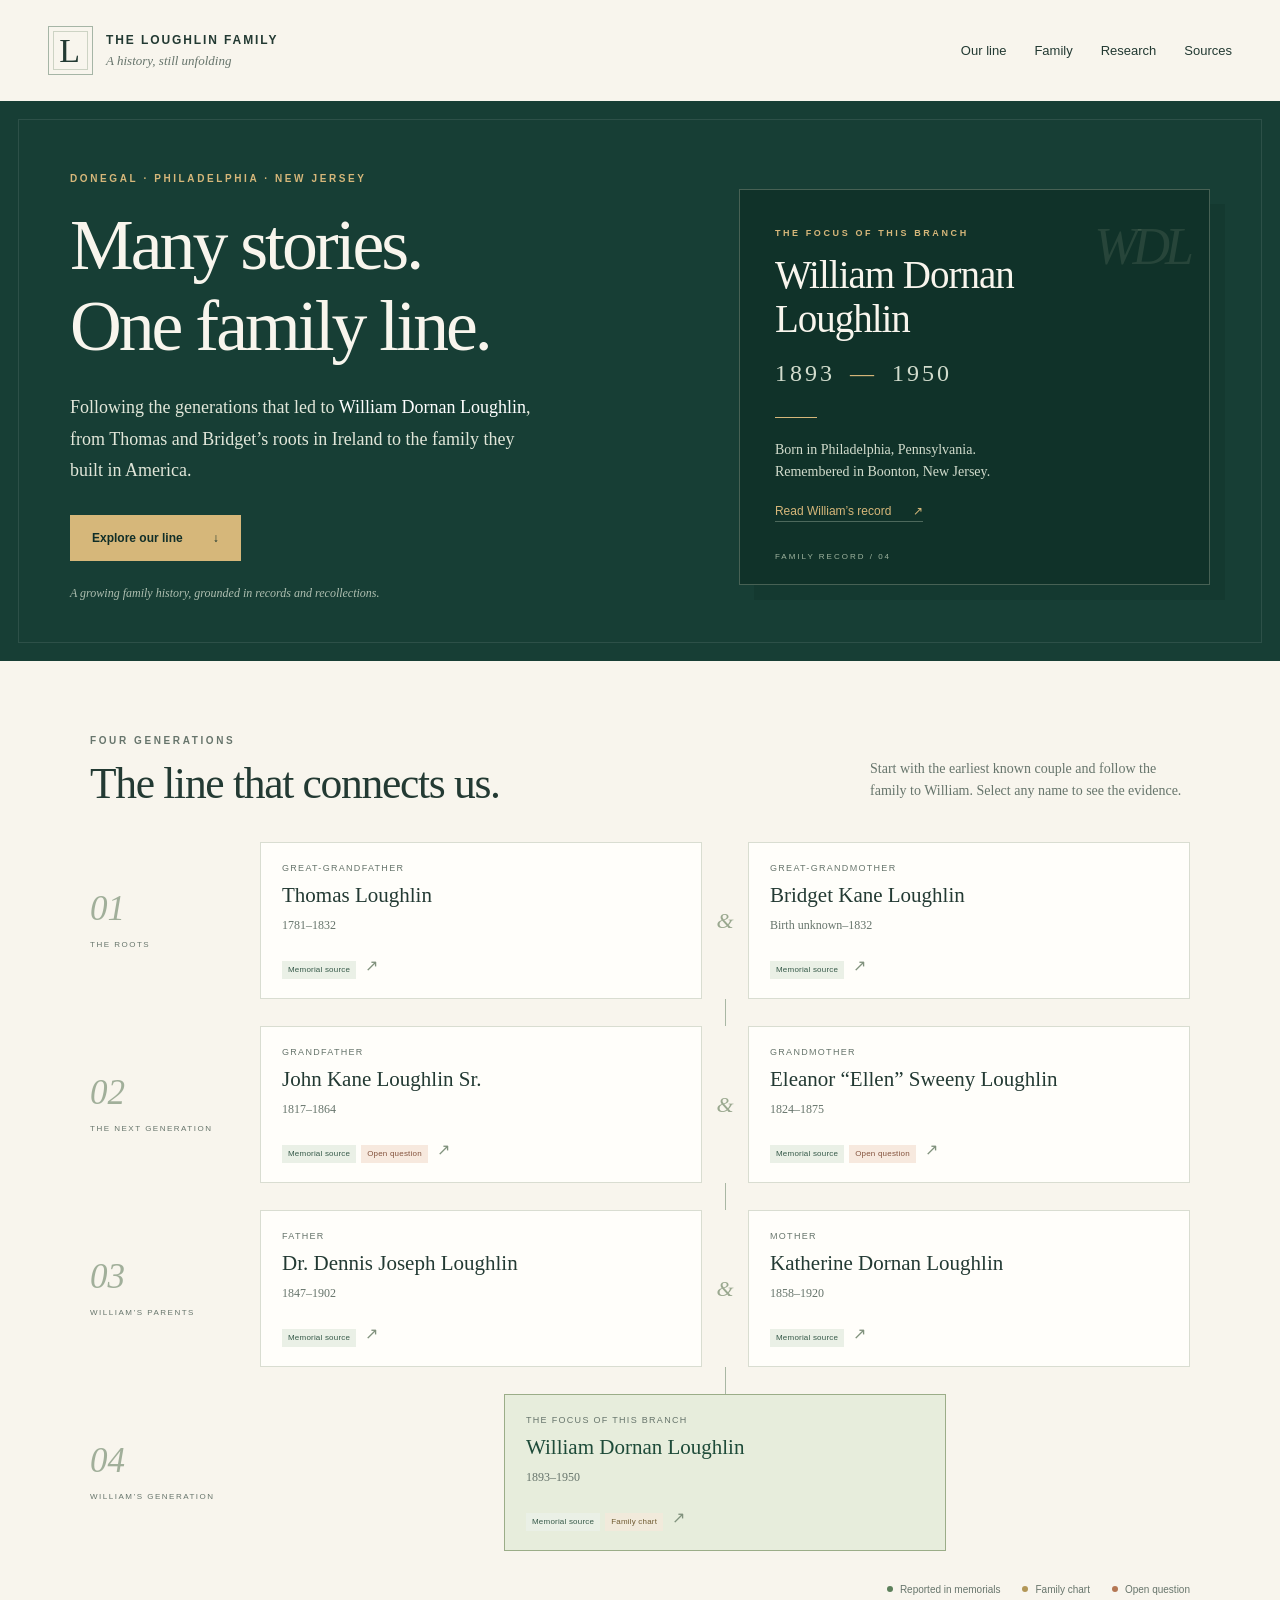
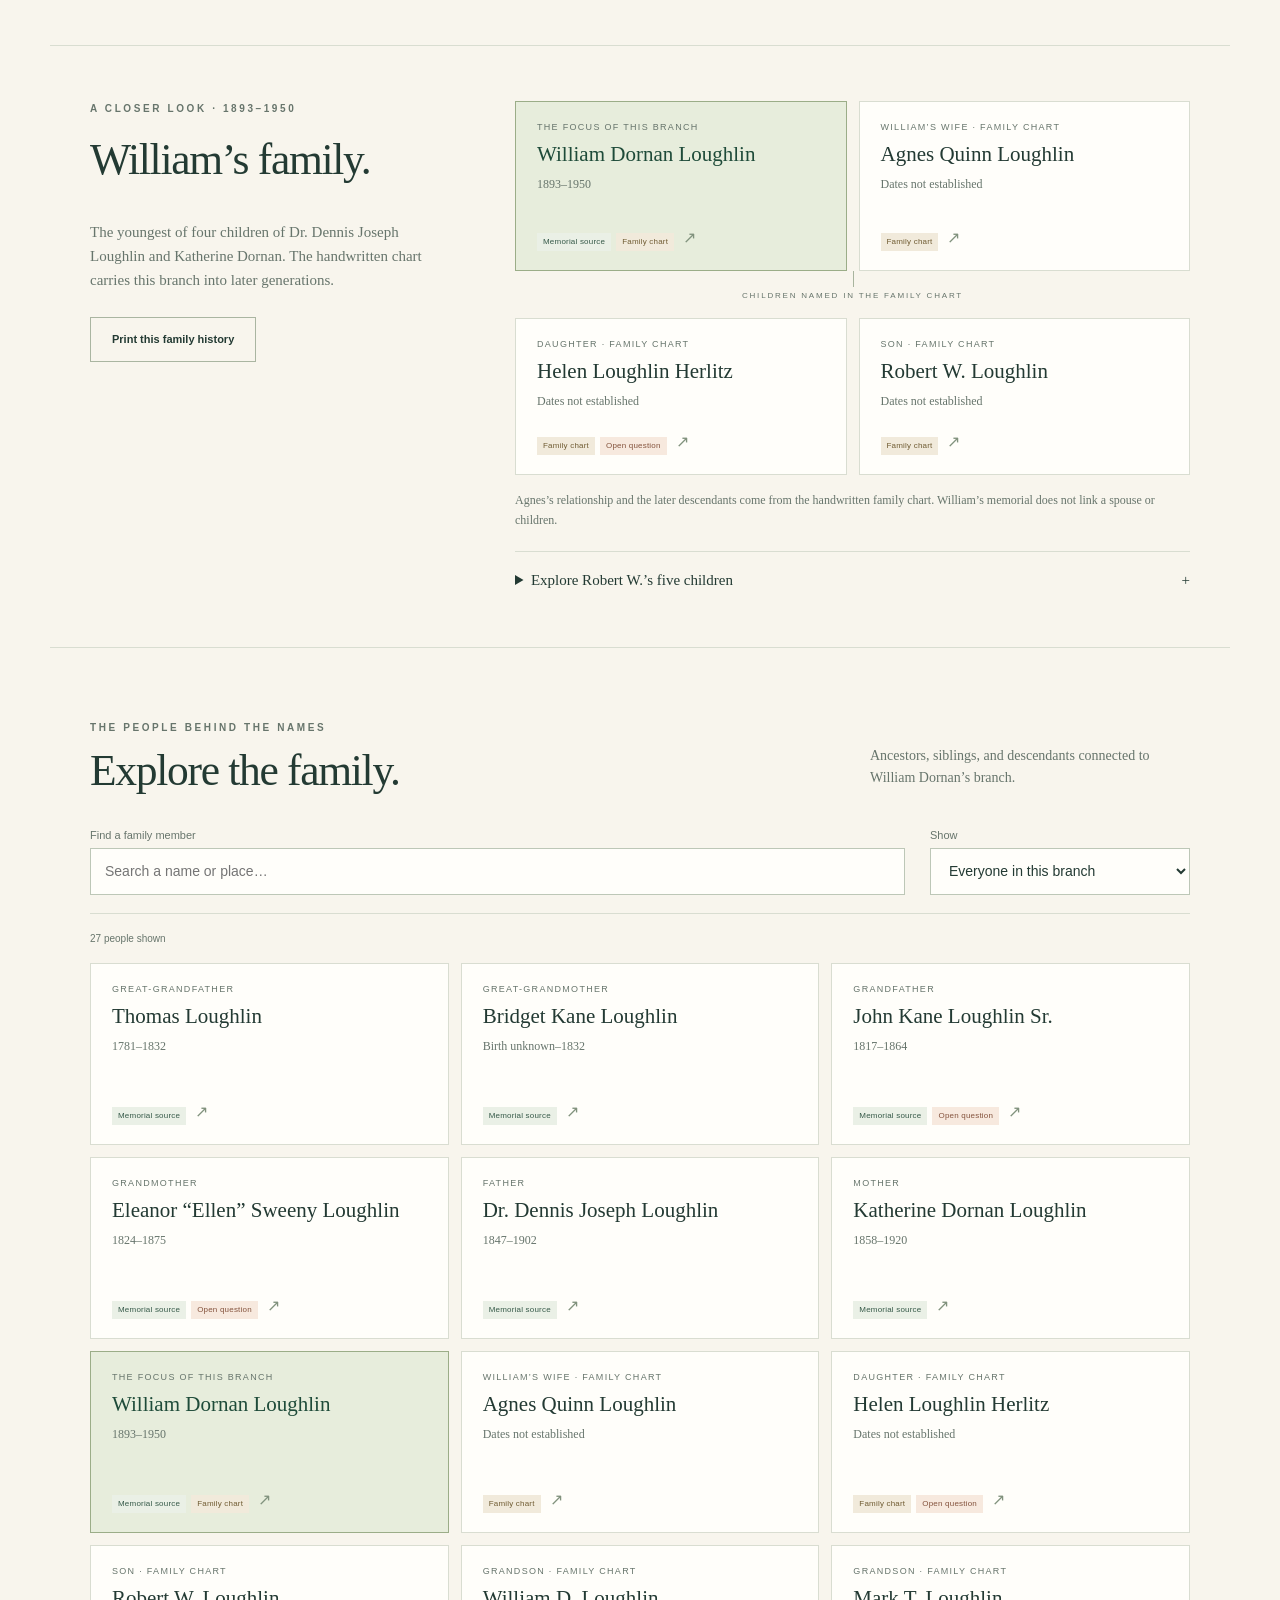
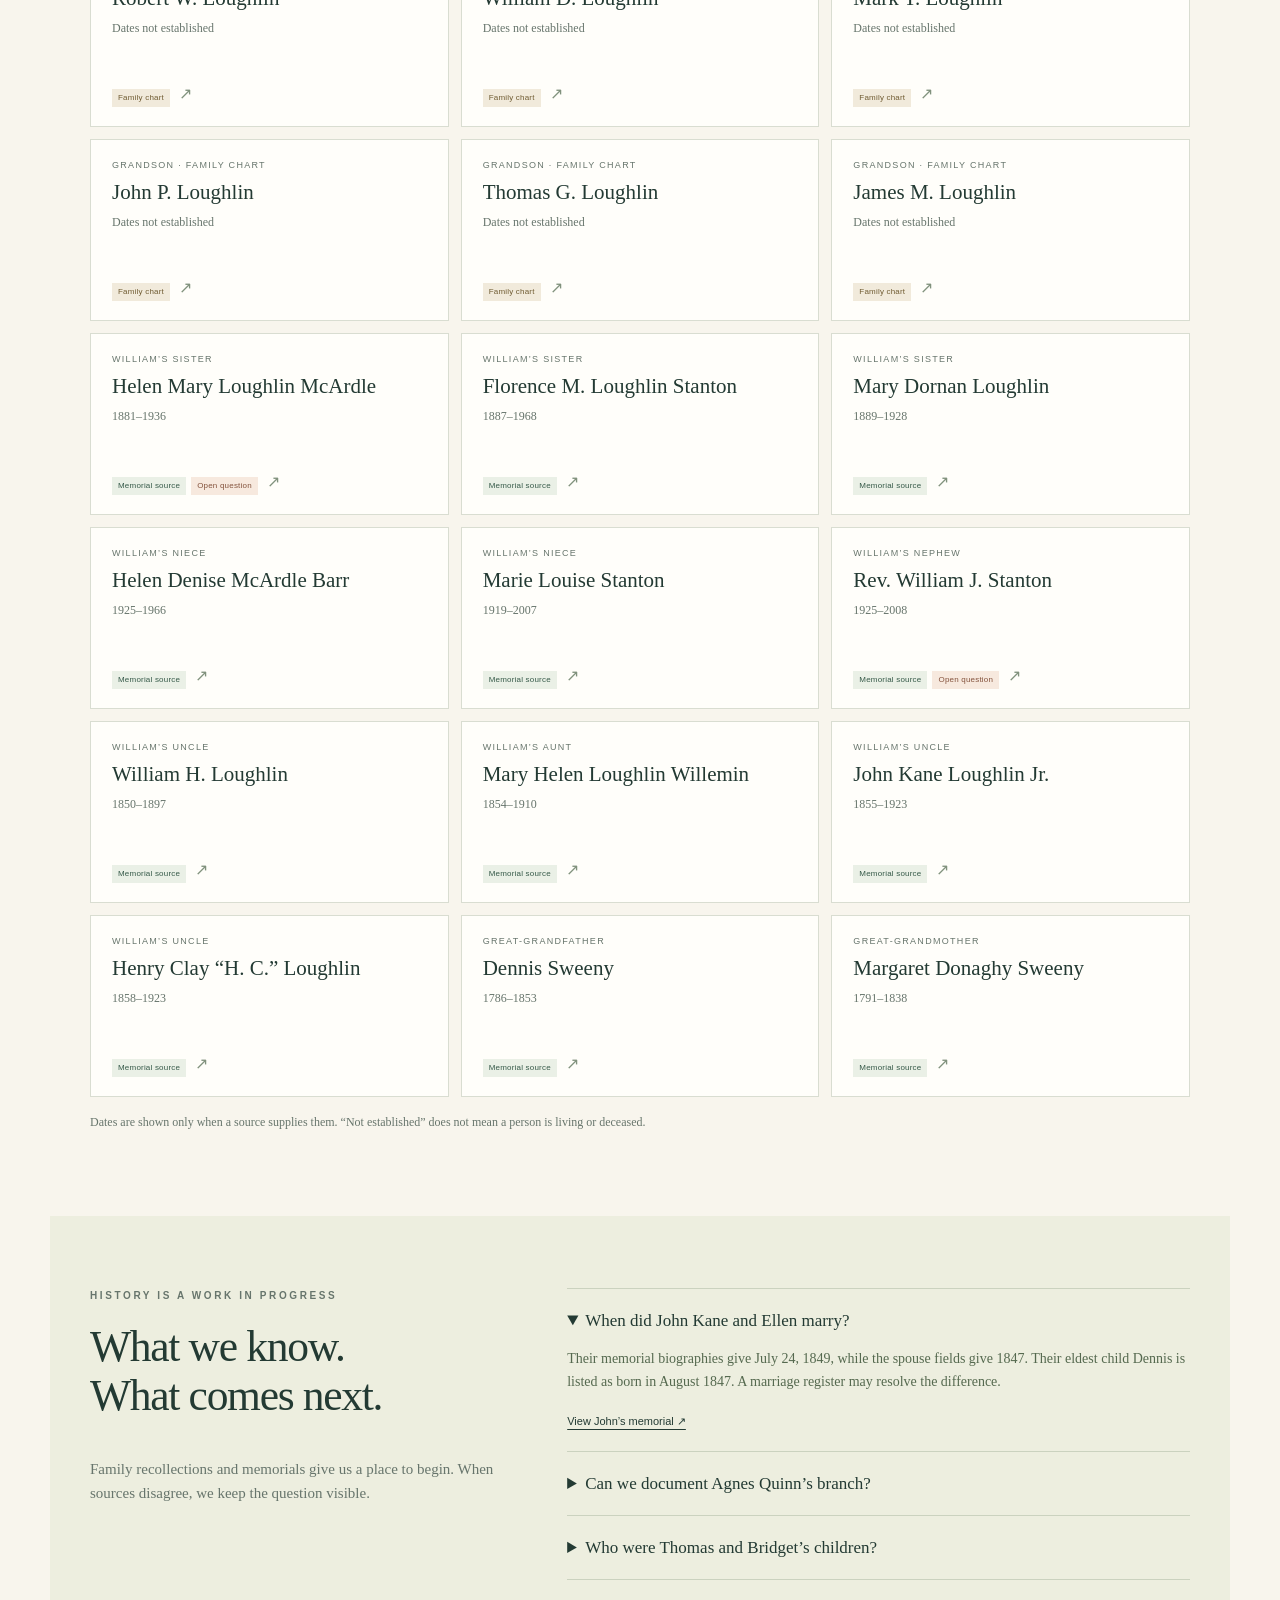
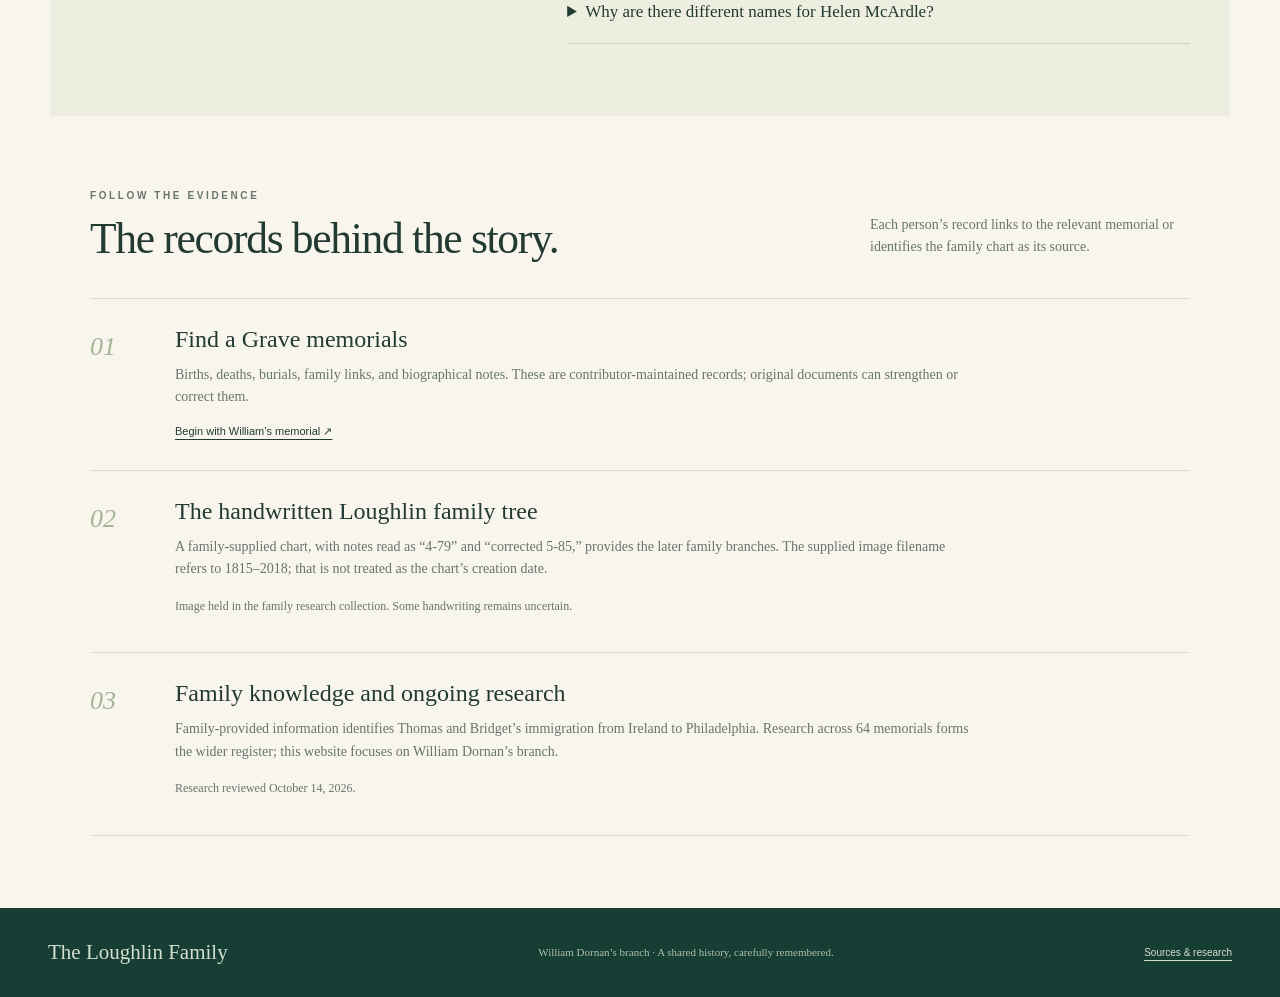
==== index.html @ fce7587b "Publish William Dornan Loughlin family website" ====
<!doctype html>
<html lang="en">
<head>
  <meta charset="utf-8">
  <meta name="viewport" content="width=device-width, initial-scale=1">
  <meta name="description" content="Explore the Loughlin family line from Donegal to Philadelphia, centered on William Dornan Loughlin (1893–1950), with sources and family research.">
  <meta name="theme-color" content="#173e35">
  <title>The Loughlin Family · William Dornan’s Branch</title>
  <link rel="stylesheet" href="styles.css">
  <script src="family-data.js" defer></script>
  <script src="app.js" defer></script>
</head>
<body>
  <a class="skip" href="#main">Skip to family history</a>
  <header class="site-header">
    <a class="brand" href="#home"><span class="monogram" aria-hidden="true">L</span><span>THE LOUGHLIN FAMILY<small>A history, still unfolding</small></span></a>
    <nav aria-label="Main navigation"><a href="#lineage">Our line</a><a href="#family">Family</a><a href="#research">Research</a><a href="#sources">Sources</a></nav>
  </header>
  <main id="main">
    <section class="hero" id="home">
      <div class="hero-copy"><p class="eyebrow">DONEGAL · PHILADELPHIA · NEW JERSEY</p><h1>Many stories.<br>One family line.</h1><p class="intro">Following the generations that led to <strong>William Dornan Loughlin</strong>, from Thomas and Bridget’s roots in Ireland to the family they built in America.</p><a class="button gold" href="#lineage">Explore our line <span aria-hidden="true">↓</span></a><p class="hero-note">A growing family history, grounded in records and recollections.</p></div>
      <div class="hero-record"><span class="record-mark" aria-hidden="true">WDL</span><p class="eyebrow">THE FOCUS OF THIS BRANCH</p><h2>William Dornan<br>Loughlin</h2><p class="life">1893 <span>—</span> 1950</p><div class="record-rule"></div><p>Born in Philadelphia, Pennsylvania.<br>Remembered in Boonton, New Jersey.</p><button class="text-button" data-person="william-d">Read William’s record <span aria-hidden="true">↗</span></button><span class="record-number">FAMILY RECORD / 04</span></div>
    </section>
    <section class="section lineage-section" id="lineage" aria-labelledby="lineage-title">
      <div class="section-heading"><div><p class="eyebrow">FOUR GENERATIONS</p><h2 id="lineage-title">The line that connects us.</h2></div><p>Start with the earliest known couple and follow the family to William. Select any name to see the evidence.</p></div>
      <div class="lineage" id="lineage-tree"></div>
      <div class="evidence-key"><span><i class="dot memorial"></i> Reported in memorials</span><span><i class="dot chart"></i> Family chart</span><span><i class="dot uncertain"></i> Open question</span></div>
    </section>
    <section class="section william-section" aria-labelledby="william-title">
      <div class="william-heading"><p class="eyebrow">A CLOSER LOOK · 1893–1950</p><h2 id="william-title">William’s family.</h2><p>The youngest of four children of Dr. Dennis Joseph Loughlin and Katherine Dornan. The handwritten chart carries this branch into later generations.</p><button class="button outline" id="print-button">Print this family history</button></div>
      <div class="william-family"><div class="family-pair" id="focus-couple"></div><p class="connector-label">CHILDREN NAMED IN THE FAMILY CHART</p><div class="children-grid" id="focus-children"></div><p class="small-note">Agnes’s relationship and the later descendants come from the handwritten family chart. William’s memorial does not link a spouse or children.</p><details class="later-generation"><summary>Explore Robert W.’s five children <span aria-hidden="true">+</span></summary><div id="later-children"></div><p class="small-note">Names and child counts are transcribed from the chart; individual dates and supporting records are still needed.</p></details></div>
    </section>
    <section class="section" id="family" aria-labelledby="family-title">
      <div class="section-heading"><div><p class="eyebrow">THE PEOPLE BEHIND THE NAMES</p><h2 id="family-title">Explore the family.</h2></div><p>Ancestors, siblings, and descendants connected to William Dornan’s branch.</p></div>
      <div class="directory-tools"><label class="search-label" for="family-search"><span>Find a family member</span><input type="search" id="family-search" placeholder="Search a name or place…" autocomplete="off"></label><label for="family-filter">Show<select id="family-filter"><option value="all">Everyone in this branch</option><option value="ancestor">William’s ancestors</option><option value="sibling">William’s siblings</option><option value="descendant">William’s later family</option></select></label></div>
      <p class="results-count" id="results-count" aria-live="polite"></p><div class="directory" id="family-directory"></div>
      <p class="small-note">Dates are shown only when a source supplies them. “Not established” does not mean a person is living or deceased.</p>
    </section>
    <section class="section research-section" id="research" aria-labelledby="research-title">
      <div><p class="eyebrow">HISTORY IS A WORK IN PROGRESS</p><h2 id="research-title">What we know.<br>What comes next.</h2><p>Family recollections and memorials give us a place to begin. When sources disagree, we keep the question visible.</p></div><div class="questions">
        <details open><summary>When did John Kane and Ellen marry?</summary><p>Their memorial biographies give July 24, 1849, while the spouse fields give 1847. Their eldest child Dennis is listed as born in August 1847. A marriage register may resolve the difference.</p><a href="https://www.findagrave.com/memorial/90204872/john-kane-loughlin" target="_blank" rel="noopener noreferrer">View John’s memorial ↗</a></details>
        <details><summary>Can we document Agnes Quinn’s branch?</summary><p>The chart names Agnes as William’s wife, with children Helen and Robert W. William’s memorial does not link them. A marriage record and his 1950 obituary are useful next sources.</p></details>
        <details><summary>Who were Thomas and Bridget’s children?</summary><p>Their memorial biographies name William, John Kane, Elizabeth, and two daughters named Mary, one who died in infancy. Harry, Dennis, and Robert at the chart’s left edge remain unplaced. Old St. Joseph’s baptism registers may help.</p></details>
        <details><summary>Why are there different names for Helen McArdle?</summary><p>Helen’s own memorial uses Helen Mary; her mother Katherine’s biography uses Helen Denise. A birth or marriage record is needed to reconcile those names.</p></details>
      </div>
    </section>
    <section class="section sources-section" id="sources" aria-labelledby="sources-title"><div class="section-heading"><div><p class="eyebrow">FOLLOW THE EVIDENCE</p><h2 id="sources-title">The records behind the story.</h2></div><p>Each person’s record links to the relevant memorial or identifies the family chart as its source.</p></div><div class="source-list"><article><span class="source-num">01</span><div><h3>Find a Grave memorials</h3><p>Births, deaths, burials, family links, and biographical notes. These are contributor-maintained records; original documents can strengthen or correct them.</p><a href="https://www.findagrave.com/memorial/96990644/william_d-loughlin" target="_blank" rel="noopener noreferrer">Begin with William’s memorial ↗</a></div></article><article><span class="source-num">02</span><div><h3>The handwritten Loughlin family tree</h3><p>A family-supplied chart, with notes read as “4-79” and “corrected 5-85,” provides the later family branches. The supplied image filename refers to 1815–2018; that is not treated as the chart’s creation date.</p><p class="small-note">Image held in the family research collection. Some handwriting remains uncertain.</p></div></article><article><span class="source-num">03</span><div><h3>Family knowledge and ongoing research</h3><p>Family-provided information identifies Thomas and Bridget’s immigration from Ireland to Philadelphia. Research across 64 memorials forms the wider register; this website focuses on William Dornan’s branch.</p><p class="small-note">Research reviewed October 14, 2026.</p></div></article></div></section>
  </main>
  <footer><a class="footer-name" href="#home">The Loughlin Family</a><p>William Dornan’s branch · A shared history, carefully remembered.</p><a href="#sources">Sources & research</a></footer>
  <dialog id="person-dialog" aria-labelledby="person-title"><button class="close-dialog" aria-label="Close person record">×</button><div id="person-detail"></div></dialog>
  <noscript><div class="no-script">Enable JavaScript to explore individual family records. William Dornan Loughlin (1893–1950) was the son of Dr. Dennis Joseph Loughlin and Katherine Dornan, and grandson of John Kane Loughlin Sr. and Eleanor Sweeny. Source: <a href="https://www.findagrave.com/memorial/96990644/william_d-loughlin">William’s memorial</a>.</div></noscript>
</body>
</html>
---- styles.css ----
:root{--forest:#173e35;--deep:#102e28;--ink:#233a33;--paper:#f8f5ed;--cream:#ede7d9;--muted:#67756c;--gold:#d6b77a;--line:#d9ddd1;--white:#fffefa}*{box-sizing:border-box}html{scroll-behavior:smooth;scroll-padding-top:30px}body{margin:0;background:var(--paper);color:var(--ink);font-family:Georgia,'Times New Roman',serif;line-height:1.6}button,input,select{font:inherit}button,a,input,select{touch-action:manipulation}button{cursor:pointer}a{color:inherit;text-underline-offset:4px}button:focus-visible,a:focus-visible,input:focus-visible,select:focus-visible,summary:focus-visible{outline:3px solid #ae7e34;outline-offset:5px}h1,h2,h3,p{margin-top:0}h1,h2,h3{font-weight:400;line-height:1.13}h1{font-size:clamp(48px,5.6vw,80px);letter-spacing:-3px;margin-bottom:25px}h2{font-size:clamp(32px,3.4vw,47px);letter-spacing:-1.3px}h3{font-size:24px}button{color:inherit}section{scroll-margin-top:20px}.site-header{max-width:1280px;padding:26px 48px;margin:auto;display:flex;align-items:center;justify-content:space-between;gap:24px}.brand{display:flex;align-items:center;gap:13px;text-decoration:none;font:600 12px/1.4 'Segoe UI',sans-serif;letter-spacing:1.9px}.brand small{display:block;font:italic 13px Georgia,serif;color:var(--muted);letter-spacing:0;margin-top:4px}.monogram{border:1px solid #a6b5a6;width:45px;height:49px;display:grid;place-items:center;font:34px Georgia,serif;position:relative}.monogram:after{content:'';position:absolute;inset:4px;border:1px solid #cdd3c4}.site-header nav{display:flex;gap:28px;font:13px 'Segoe UI',sans-serif}.site-header nav a{text-decoration:none}.site-header nav a:hover{text-decoration:underline}.hero{max-width:1280px;margin:auto;background:var(--forest);color:var(--paper);padding:70px 70px 58px;display:grid;grid-template-columns:1.25fr 1fr;gap:80px;position:relative;overflow:hidden}.hero:before{content:'';position:absolute;inset:18px;border:1px solid #ffffff18;pointer-events:none}.hero-copy{position:relative}.eyebrow{font:600 10px/1.6 'Segoe UI',sans-serif;letter-spacing:2.6px;color:var(--muted);margin-bottom:18px}.hero .eyebrow{color:var(--gold)}.intro{font-size:18px;line-height:1.75;max-width:480px;color:#e1e6d9;margin-bottom:28px}.intro strong{font-weight:400;color:white}.button{display:inline-flex;align-items:center;justify-content:center;gap:30px;padding:13px 21px;text-decoration:none;border:1px solid transparent;font:600 12px/1.5 'Segoe UI',sans-serif}.gold{background:var(--gold);color:var(--deep)}.gold:hover{background:#e4c995}.hero-note{font-size:12px;font-style:italic;color:#aebeb0;margin:23px 0 0}.hero-record{align-self:center;padding:36px 35px 23px;border:1px solid #b3c1ab55;background:#103229;position:relative;min-height:380px;box-shadow:15px 15px 0 #0c2a213b}.hero-record .eyebrow{font-size:9px;margin-bottom:13px}.hero-record h2{font-size:39px;letter-spacing:-1px;margin-bottom:13px}.hero-record p:not(.eyebrow){font-size:14px;color:#d2dccd}.hero-record .life{font-size:24px!important;letter-spacing:3px}.life span{color:var(--gold);margin:0 6px}.record-rule{width:42px;border-top:1px solid var(--gold);margin:21px 0}.record-mark{position:absolute;right:20px;top:15px;color:#ccd8b81f;font-size:52px;font-style:italic;letter-spacing:-5px}.text-button{border:0;border-bottom:1px solid #b7c6b35e;background:none;padding:3px 0;color:var(--gold);font:12px 'Segoe UI',sans-serif}.text-button span{margin-left:18px}.record-number{display:block;font:8px 'Segoe UI',sans-serif;letter-spacing:2px;color:#9fb49f;margin-top:29px}.section{max-width:1180px;margin:auto;padding:72px 40px}.section-heading{display:flex;justify-content:space-between;gap:50px;align-items:flex-end;margin-bottom:34px}.section-heading h2{margin-bottom:0}.section-heading>p{max-width:320px;font-size:14px;color:var(--muted);margin-bottom:5px}.section-heading .eyebrow{margin-bottom:10px}.lineage-section{padding-bottom:48px}.lineage{position:relative}.lineage-row{display:grid;grid-template-columns:170px 1fr;align-items:center;position:relative;padding:0 0 27px}.lineage-row:not(:last-child):after{content:'';position:absolute;top:100%;left:calc(170px + (100% - 170px)/2);height:27px;border-left:1px solid #a9b7a4;transform:translateY(-27px);z-index:0}.generation span{font-size:35px;color:#a1af9a;font-style:italic;display:block;line-height:1.2}.generation small{font:8px/1.8 'Segoe UI',sans-serif;letter-spacing:1.5px;display:block;max-width:130px;margin-top:8px;color:var(--muted)}.couple{display:grid;grid-template-columns:1fr 30px 1fr;gap:8px}.couple.single{grid-template-columns:1fr;max-width:calc(50% - 23px);margin:auto;width:100%}.union{display:grid;place-items:center;color:#9aa88f;font-style:italic;font-size:22px}.person-card{position:relative;text-align:left;width:100%;border:1px solid var(--line);border-radius:0;background:var(--white);padding:19px 21px;display:flex;flex-direction:column;min-height:157px;transition:background .18s,border-color .18s,transform .18s}.person-card:hover{border-color:#78957e;background:#f2f6ed;transform:translateY(-2px)}.person-role{font:9px/1.5 'Segoe UI',sans-serif;text-transform:uppercase;letter-spacing:1.3px;color:var(--muted);margin-bottom:8px}.person-card strong{font-size:21px;font-weight:400;line-height:1.2}.person-years{font-size:12px;color:var(--muted);display:block;margin:7px 0 14px}.card-bottom{margin-top:auto;display:flex;justify-content:space-between;align-items:flex-end;gap:9px}.card-bottom>span:last-child{color:#81927d}.record-badges{display:flex;flex-wrap:wrap;gap:5px}.badge{font:8px/1.5 'Segoe UI',sans-serif;padding:3px 6px;white-space:nowrap;letter-spacing:.2px}.badge.memorial{color:#355948;background:#eaf0e6}.badge.chart{color:#705c33;background:#f1eadb}.badge.uncertain{color:#84533d;background:#f7e9de}.focus-card{background:#e7eddc;border-color:#9bad88}.focus-card strong{color:#1e4b39}.evidence-key{display:flex;justify-content:flex-end;gap:22px;font:10px/1.5 'Segoe UI',sans-serif;color:var(--muted);margin-top:4px}.evidence-key>span{display:flex;align-items:center;gap:7px}.dot{display:inline-block;width:6px;height:6px;border-radius:50%}.dot.memorial{background:#5c805b}.dot.chart{background:#b29758}.dot.uncertain{background:#b47754}.william-section{display:grid;grid-template-columns:.8fr 1.5fr;gap:65px;border-top:1px solid var(--line);border-bottom:1px solid var(--line);padding-top:55px;padding-bottom:55px}.william-heading p:not(.eyebrow){font-size:15px;color:var(--muted)}.outline{background:transparent;border-color:#aab5a1;font-size:11px;margin-top:10px}.outline:hover{background:#e9ecdf}.family-pair,.children-grid{display:grid;grid-template-columns:1fr 1fr;gap:12px}.family-pair .person-card{min-height:170px}.connector-label{font:8px 'Segoe UI',sans-serif;letter-spacing:1.8px;text-align:center;color:var(--muted);padding:20px 0 4px;margin-bottom:14px;position:relative}.connector-label:before{content:'';height:16px;border-left:1px solid #a8b49e;position:absolute;left:50%;top:0}.small-note{font-size:12px;line-height:1.7;color:var(--muted);margin-top:15px}.later-generation{border-top:1px solid var(--line);padding:16px 0 0;margin-top:20px}.later-generation summary{font-size:15px;cursor:pointer}.later-generation summary span{float:right}.later-generation #later-children{display:grid;grid-template-columns:1fr 1fr;gap:10px;margin-top:17px}.directory-tools{display:flex;gap:25px;align-items:flex-end;padding-bottom:18px;border-bottom:1px solid var(--line)}.directory-tools label{display:flex;flex-direction:column;gap:7px;font:11px 'Segoe UI',sans-serif;color:var(--muted)}.search-label{flex:1}.directory-tools input,.directory-tools select{border:1px solid #bdc7b7;background:var(--white);border-radius:0;padding:13px 14px;font:14px 'Segoe UI',sans-serif;color:var(--ink);width:100%;min-height:47px}.directory-tools select{width:260px}.results-count{font:10px 'Segoe UI',sans-serif;color:var(--muted);margin:19px 0}.directory{display:grid;grid-template-columns:repeat(3,1fr);gap:12px}.directory .person-card{min-height:182px}.empty-state{grid-column:1/-1;padding:25px;background:#eaeedf;color:var(--muted)}.research-section{background:#edeedf;display:grid;grid-template-columns:.85fr 1.3fr;gap:70px}.research-section>div>p:not(.eyebrow){font-size:15px;color:var(--muted)}.questions details{border-top:1px solid #cbd2bf;padding:18px 0}.questions details:last-child{border-bottom:1px solid #cbd2bf}.questions summary{cursor:pointer;font-size:17px}.questions p{font-size:14px;color:#55694f;margin:14px 0}.questions a{font:11px 'Segoe UI',sans-serif}.source-list{border-top:1px solid var(--line)}.source-list article{display:grid;grid-template-columns:65px 1fr;gap:20px;padding:27px 0;border-bottom:1px solid var(--line)}.source-num{font-size:26px;color:#a4b296;font-style:italic}.source-list h3{font-size:24px;margin-bottom:11px}.source-list p{font-size:14px;color:var(--muted);max-width:800px;margin-bottom:9px}.source-list a{font:11px 'Segoe UI',sans-serif}.source-list .small-note{font-size:12px}footer{max-width:1280px;background:var(--forest);padding:28px 48px;margin:auto;display:flex;align-items:center;justify-content:space-between;gap:25px;color:#d4dfce}.footer-name{font-size:21px;text-decoration:none}footer p{font-size:11px;margin:0;color:#aec1aa}footer>a:last-child{font:10px 'Segoe UI',sans-serif}.skip{position:absolute;left:15px;top:-60px;background:var(--gold);padding:10px;z-index:20}.skip:focus{top:10px}dialog{width:min(620px,calc(100% - 30px));max-height:85vh;border:1px solid #a8b79f;background:var(--paper);color:var(--ink);padding:45px 37px 32px;box-shadow:0 20px 80px #001a1a55}dialog::backdrop{background:#0e2a27b8}.close-dialog{position:absolute;right:12px;top:8px;background:none;border:0;font-size:30px;padding:0 8px}.dialog-years{font-size:20px;color:var(--muted);margin-top:-5px}dialog h2{font-size:37px;margin-bottom:16px}dialog .eyebrow{padding-right:20px}dialog>div>p:not(.eyebrow):not(.dialog-years){font-size:15px}dialog h3{font-size:19px;margin:18px 0 9px}.record-facts{margin-top:24px}.record-facts>div{display:grid;grid-template-columns:100px 1fr;gap:12px;padding:10px 0;border-bottom:1px solid var(--line)}dt{font:10px/1.7 'Segoe UI',sans-serif;color:var(--muted)}dd{margin:0;font-size:14px}.relative-link{display:flex;justify-content:space-between;width:100%;text-align:left;background:none;border:0;border-bottom:1px solid var(--line);padding:9px 0;font-size:14px}.relative-link:hover{color:#887038}.record-source{margin-top:24px;padding-top:4px;border-top:1px solid var(--line)}.record-source a{font-size:14px}.record-source p{font-size:12px}.no-script{padding:25px;max-width:900px;margin:auto}
@media(min-width:1450px){.hero{margin-top:10px}.site-header{padding-top:33px;padding-bottom:33px}}
@media(max-width:900px){.hero{gap:35px;padding:50px 40px}.hero-record{padding:28px;min-height:365px}.hero-record h2{font-size:33px}.section{padding-left:30px;padding-right:30px}.lineage-row{grid-template-columns:120px 1fr}.lineage-row:not(:last-child):after{left:calc(120px + (100% - 120px)/2)}.william-section{gap:30px;grid-template-columns:.8fr 1.3fr}.person-card{padding:17px}.person-card strong{font-size:18px}.research-section{gap:35px}.directory{grid-template-columns:repeat(2,1fr)}footer{flex-wrap:wrap}}
@media(max-width:620px){.site-header{padding:20px;flex-wrap:wrap;gap:20px}.site-header nav{width:100%;justify-content:space-between;gap:10px;font-size:12px}.hero{grid-template-columns:1fr;padding:43px 28px 35px;gap:35px}.hero:before{inset:10px}h1{font-size:53px;letter-spacing:-2px}.hero-record{min-height:0;margin:0 6px}.hero-record h2{font-size:36px}.intro{font-size:16px}.hero-note{max-width:250px}.section{padding:45px 20px}.section-heading{display:block;margin-bottom:25px}.section-heading>p{margin-top:18px;max-width:none}.lineage-row{display:block;padding-bottom:28px}.generation{display:flex;align-items:center;gap:13px;margin:0 0 12px}.generation span{font-size:25px}.generation small{max-width:none;margin:0;font-size:8px}.couple{grid-template-columns:1fr 14px 1fr;gap:5px}.couple.single{max-width:100%;width:calc(50% - 12px)}.person-card{padding:15px 12px;min-height:178px}.person-card strong{font-size:18px}.person-role{font-size:8px;letter-spacing:.8px}.badge{font-size:7px;padding:3px 4px}.lineage-row:not(:last-child):after{left:50%;height:28px;transform:translateY(-28px)}.evidence-key{justify-content:flex-start;flex-wrap:wrap;gap:10px 16px}.william-section,.research-section{grid-template-columns:1fr;gap:28px}.william-heading p:not(.eyebrow){max-width:none}.family-pair,.children-grid{gap:10px}.directory-tools{display:block}.directory-tools label+label{margin-top:15px}.directory-tools select{width:100%}.directory{gap:10px}.directory .person-card{min-height:195px}.directory .person-card strong{font-size:19px}.source-list article{grid-template-columns:30px 1fr;gap:12px}.source-num{font-size:23px}.source-list h3{font-size:22px}footer{padding:28px 20px;display:block}footer p{margin:12px 0}.record-facts>div{grid-template-columns:70px 1fr}dialog{padding:40px 23px 26px}dialog h2{font-size:30px}}
@media(prefers-reduced-motion:reduce){html{scroll-behavior:auto}*{transition:none!important}}
@media print{body{font-size:10pt;background:white}.site-header nav,.button,.text-button,.directory-tools,.results-count,.directory,.hero-note,.evidence-key,dialog,footer,.skip{display:none!important}.hero{color:#173e35;background:white;display:block;padding:15px 0}.hero-record{display:none}.hero .eyebrow{color:#53644b}.hero .intro{color:#173e35}.hero .intro strong{color:#173e35}h1{font-size:36pt}h2{font-size:24pt}.section{padding:20px 0;max-width:none}.lineage-row{break-inside:avoid}.person-card{break-inside:avoid;box-shadow:none;min-height:0}.person-card strong{font-size:14pt}.person-card .card-bottom>span:last-child{display:none}.william-section,.research-section{display:block;background:white}.william-heading{margin-bottom:20px}details{display:block}details::details-content{content-visibility:visible}#later-children{display:grid!important}.source-list article{break-inside:avoid}#family{display:none}}
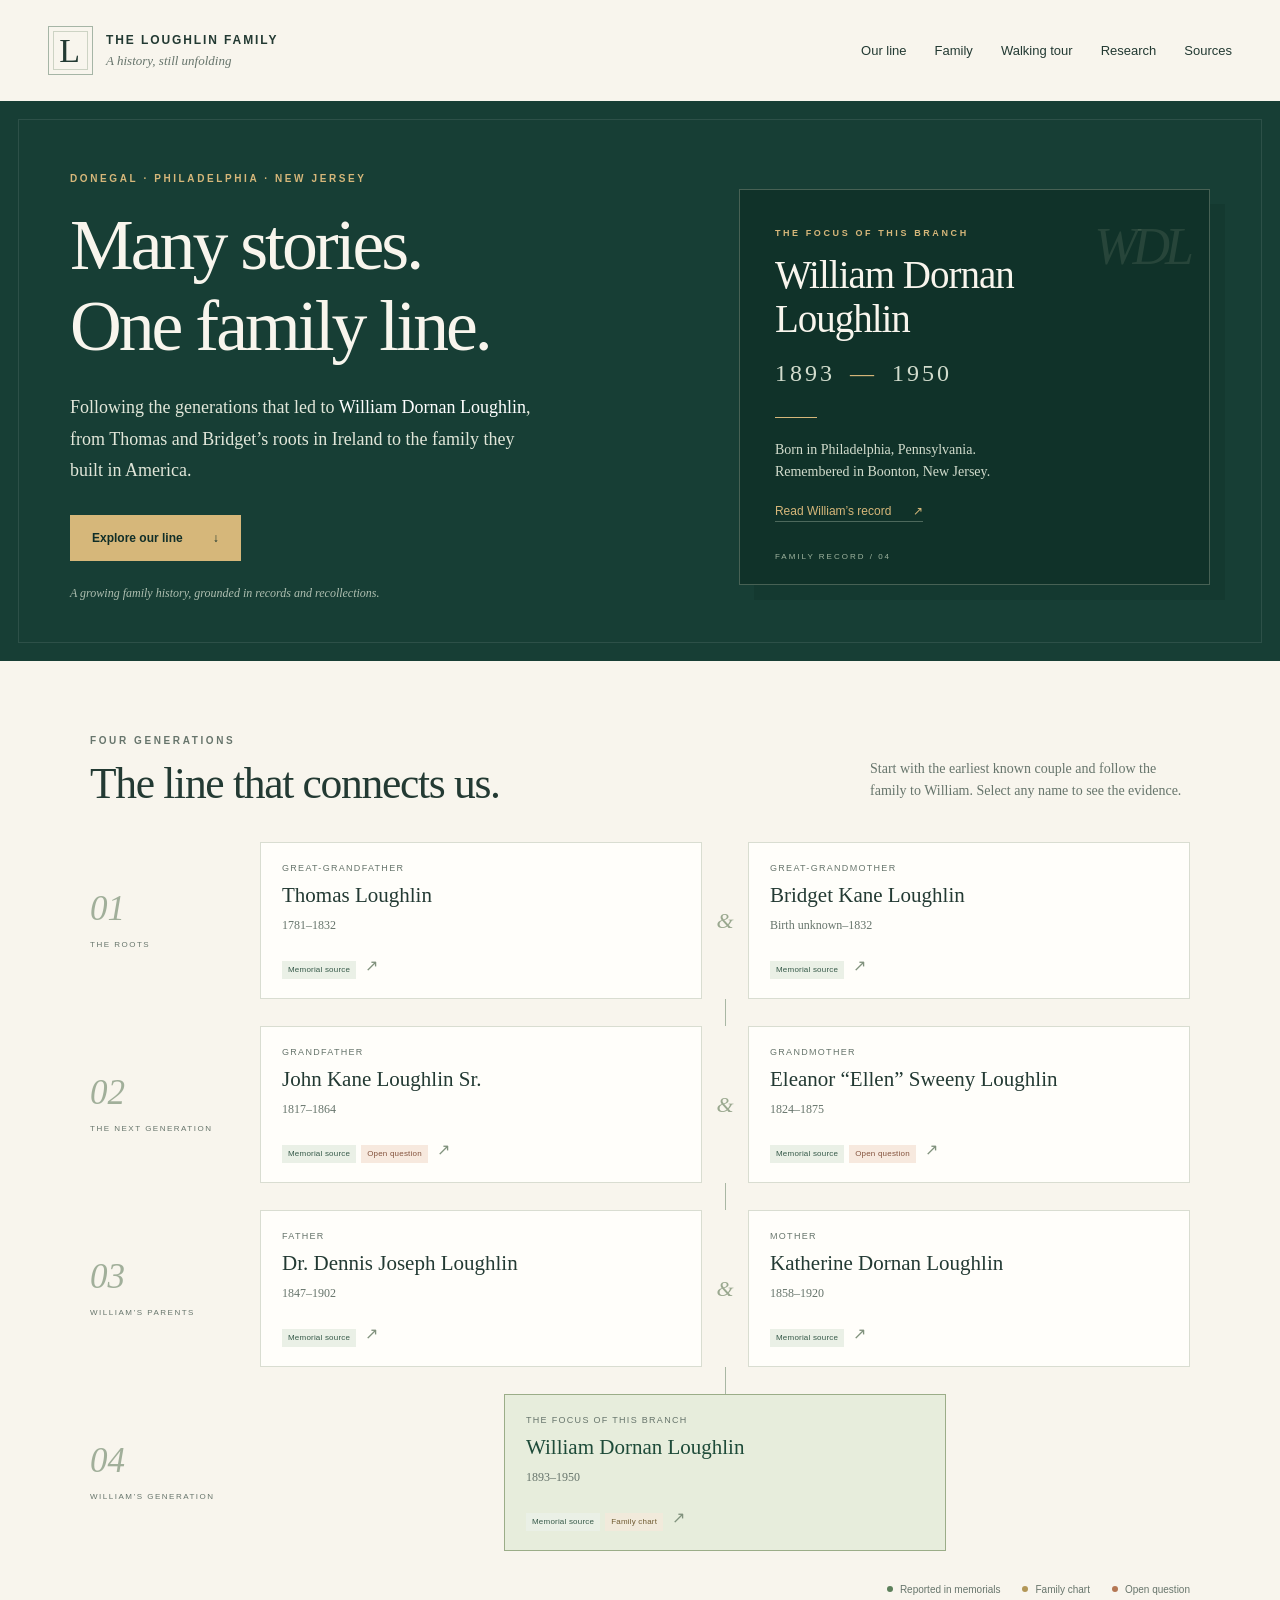
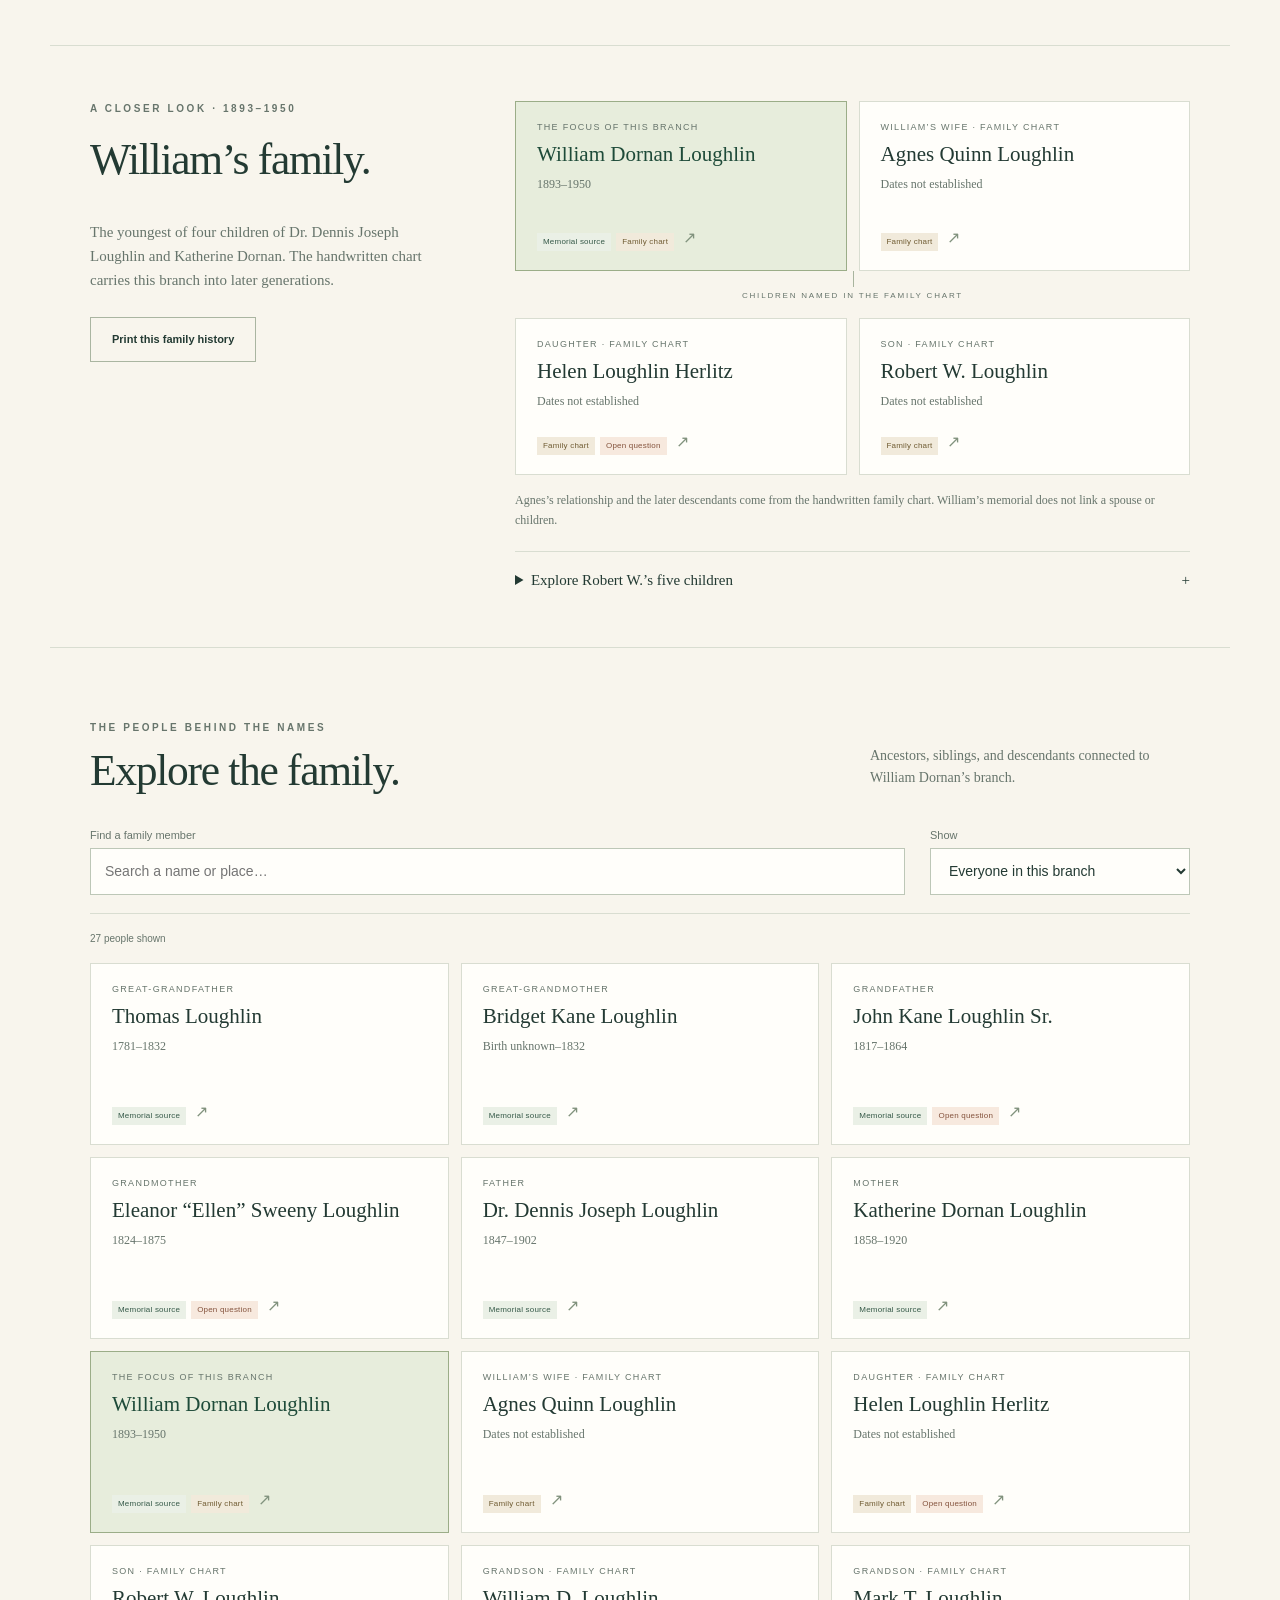
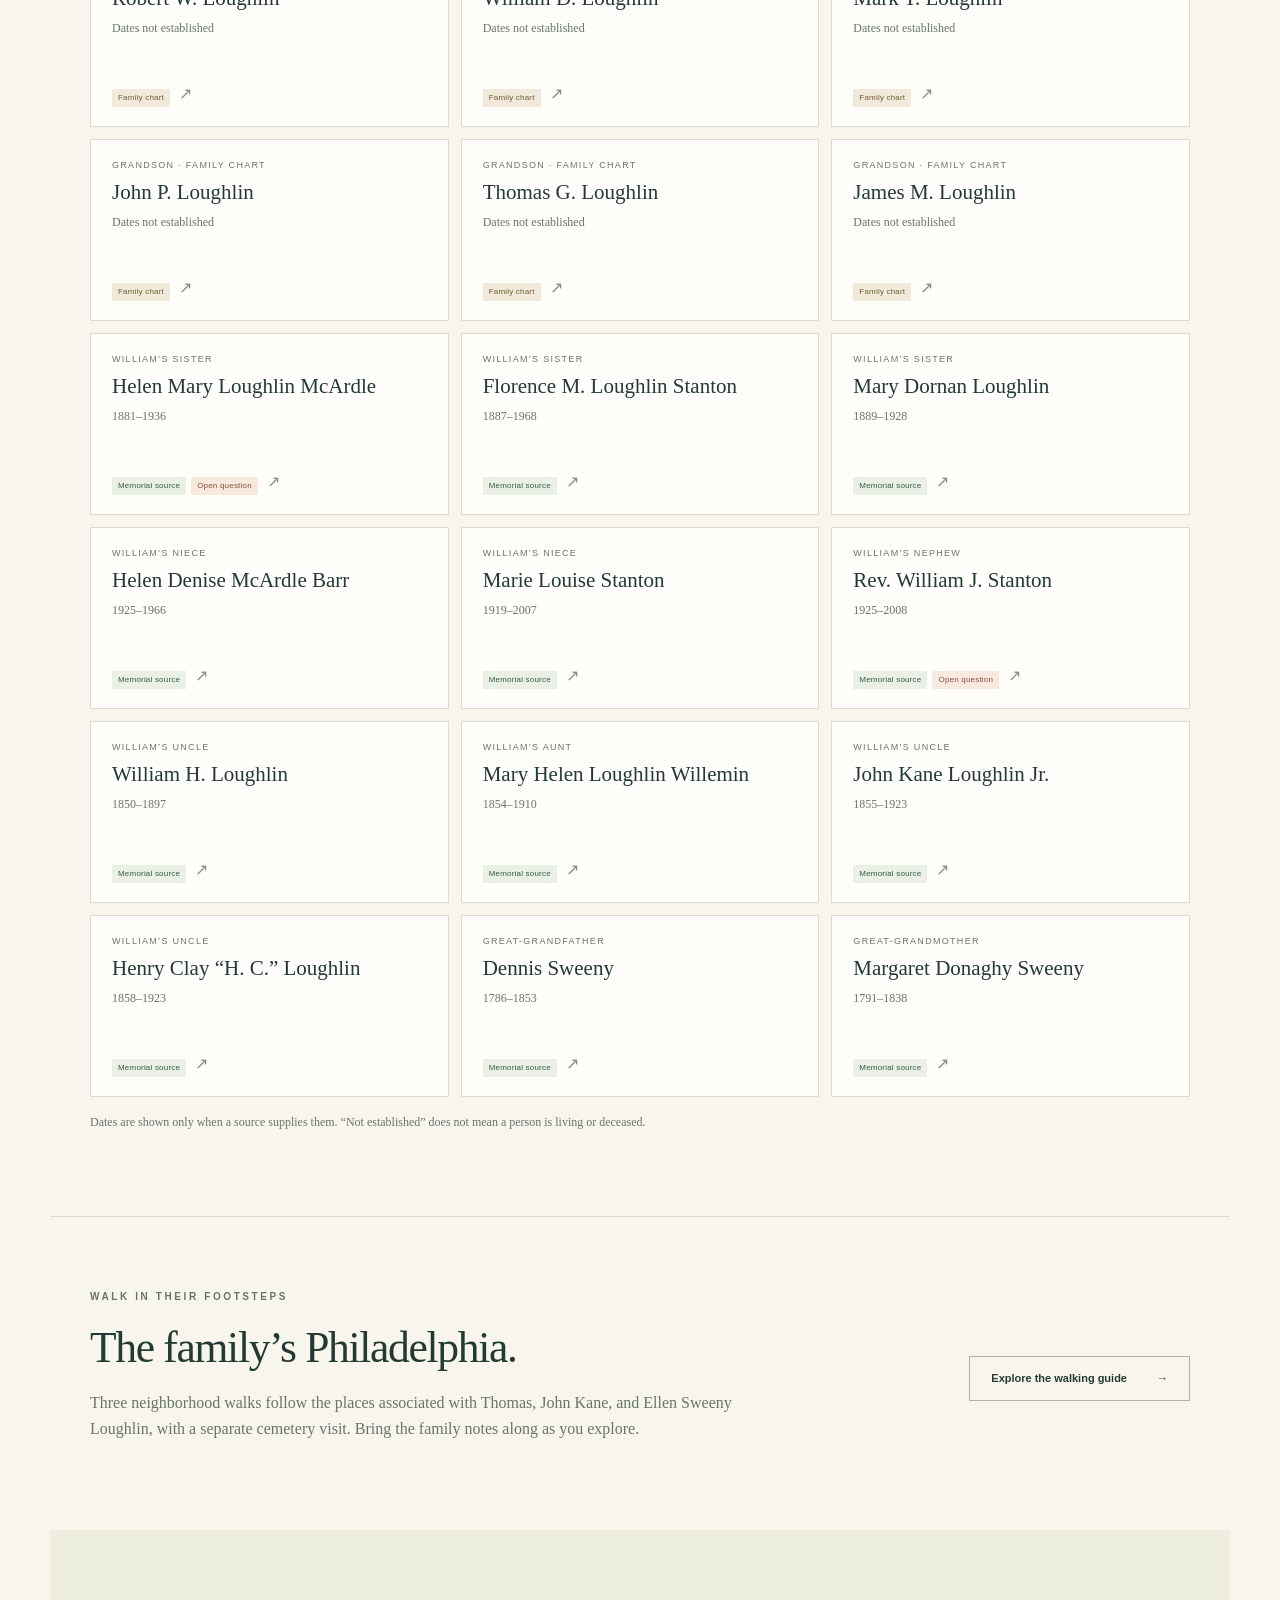
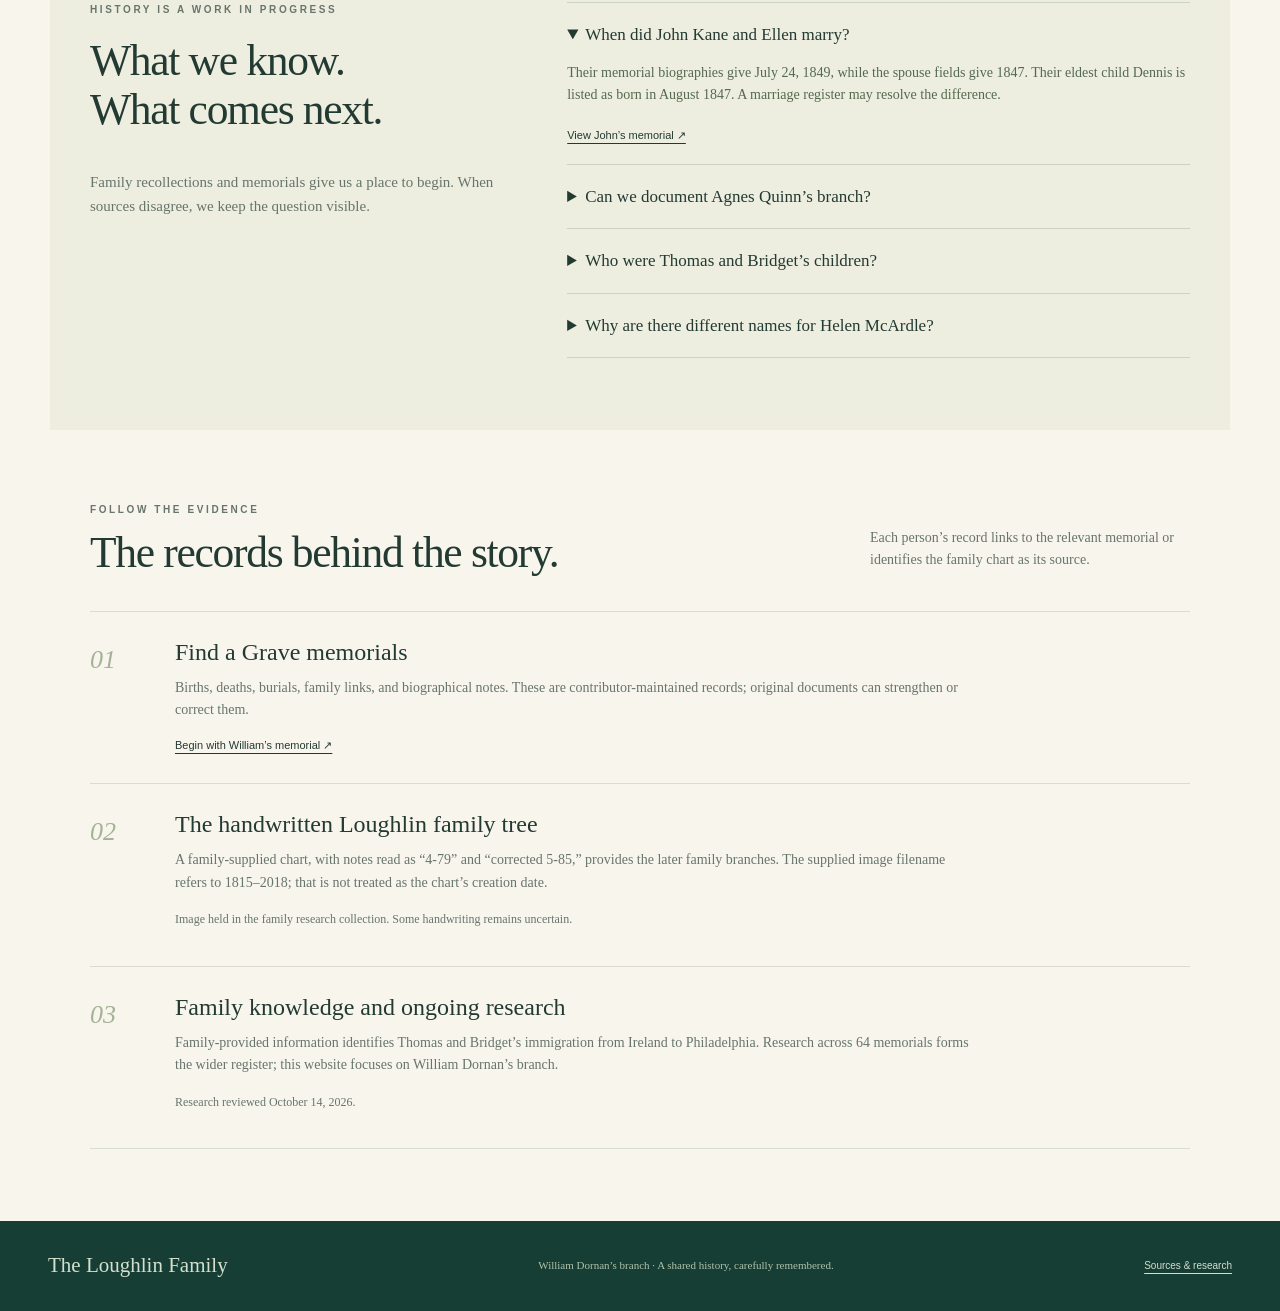
==== commit c87f5291: "Add Philadelphia family walking tour and related family records" ====
--- a/index.html
+++ b/index.html
@@ -14,7 +14,7 @@
   <a class="skip" href="#main">Skip to family history</a>
   <header class="site-header">
     <a class="brand" href="#home"><span class="monogram" aria-hidden="true">L</span><span>THE LOUGHLIN FAMILY<small>A history, still unfolding</small></span></a>
-    <nav aria-label="Main navigation"><a href="#lineage">Our line</a><a href="#family">Family</a><a href="#research">Research</a><a href="#sources">Sources</a></nav>
+    <nav aria-label="Main navigation"><a href="#lineage">Our line</a><a href="#family">Family</a><a href="walking-tour.html">Walking tour</a><a href="#research">Research</a><a href="#sources">Sources</a></nav>
   </header>
   <main id="main">
     <section class="hero" id="home">
@@ -36,6 +36,7 @@
       <p class="results-count" id="results-count" aria-live="polite"></p><div class="directory" id="family-directory"></div>
       <p class="small-note">Dates are shown only when a source supplies them. “Not established” does not mean a person is living or deceased.</p>
     </section>
+    <section class="section tour-invitation" aria-labelledby="tour-invite-title"><div><p class="eyebrow">WALK IN THEIR FOOTSTEPS</p><h2 id="tour-invite-title">The family’s Philadelphia.</h2><p>Three neighborhood walks follow the places associated with Thomas, John Kane, and Ellen Sweeny Loughlin, with a separate cemetery visit. Bring the family notes along as you explore.</p></div><a class="button outline" href="walking-tour.html">Explore the walking guide <span aria-hidden="true">→</span></a></section>
     <section class="section research-section" id="research" aria-labelledby="research-title">
       <div><p class="eyebrow">HISTORY IS A WORK IN PROGRESS</p><h2 id="research-title">What we know.<br>What comes next.</h2><p>Family recollections and memorials give us a place to begin. When sources disagree, we keep the question visible.</p></div><div class="questions">
         <details open><summary>When did John Kane and Ellen marry?</summary><p>Their memorial biographies give July 24, 1849, while the spouse fields give 1847. Their eldest child Dennis is listed as born in August 1847. A marriage register may resolve the difference.</p><a href="https://www.findagrave.com/memorial/90204872/john-kane-loughlin" target="_blank" rel="noopener noreferrer">View John’s memorial ↗</a></details>
--- a/styles.css
+++ b/styles.css
@@ -1,4 +1,5 @@
 :root{--forest:#173e35;--deep:#102e28;--ink:#233a33;--paper:#f8f5ed;--cream:#ede7d9;--muted:#67756c;--gold:#d6b77a;--line:#d9ddd1;--white:#fffefa}*{box-sizing:border-box}html{scroll-behavior:smooth;scroll-padding-top:30px}body{margin:0;background:var(--paper);color:var(--ink);font-family:Georgia,'Times New Roman',serif;line-height:1.6}button,input,select{font:inherit}button,a,input,select{touch-action:manipulation}button{cursor:pointer}a{color:inherit;text-underline-offset:4px}button:focus-visible,a:focus-visible,input:focus-visible,select:focus-visible,summary:focus-visible{outline:3px solid #ae7e34;outline-offset:5px}h1,h2,h3,p{margin-top:0}h1,h2,h3{font-weight:400;line-height:1.13}h1{font-size:clamp(48px,5.6vw,80px);letter-spacing:-3px;margin-bottom:25px}h2{font-size:clamp(32px,3.4vw,47px);letter-spacing:-1.3px}h3{font-size:24px}button{color:inherit}section{scroll-margin-top:20px}.site-header{max-width:1280px;padding:26px 48px;margin:auto;display:flex;align-items:center;justify-content:space-between;gap:24px}.brand{display:flex;align-items:center;gap:13px;text-decoration:none;font:600 12px/1.4 'Segoe UI',sans-serif;letter-spacing:1.9px}.brand small{display:block;font:italic 13px Georgia,serif;color:var(--muted);letter-spacing:0;margin-top:4px}.monogram{border:1px solid #a6b5a6;width:45px;height:49px;display:grid;place-items:center;font:34px Georgia,serif;position:relative}.monogram:after{content:'';position:absolute;inset:4px;border:1px solid #cdd3c4}.site-header nav{display:flex;gap:28px;font:13px 'Segoe UI',sans-serif}.site-header nav a{text-decoration:none}.site-header nav a:hover{text-decoration:underline}.hero{max-width:1280px;margin:auto;background:var(--forest);color:var(--paper);padding:70px 70px 58px;display:grid;grid-template-columns:1.25fr 1fr;gap:80px;position:relative;overflow:hidden}.hero:before{content:'';position:absolute;inset:18px;border:1px solid #ffffff18;pointer-events:none}.hero-copy{position:relative}.eyebrow{font:600 10px/1.6 'Segoe UI',sans-serif;letter-spacing:2.6px;color:var(--muted);margin-bottom:18px}.hero .eyebrow{color:var(--gold)}.intro{font-size:18px;line-height:1.75;max-width:480px;color:#e1e6d9;margin-bottom:28px}.intro strong{font-weight:400;color:white}.button{display:inline-flex;align-items:center;justify-content:center;gap:30px;padding:13px 21px;text-decoration:none;border:1px solid transparent;font:600 12px/1.5 'Segoe UI',sans-serif}.gold{background:var(--gold);color:var(--deep)}.gold:hover{background:#e4c995}.hero-note{font-size:12px;font-style:italic;color:#aebeb0;margin:23px 0 0}.hero-record{align-self:center;padding:36px 35px 23px;border:1px solid #b3c1ab55;background:#103229;position:relative;min-height:380px;box-shadow:15px 15px 0 #0c2a213b}.hero-record .eyebrow{font-size:9px;margin-bottom:13px}.hero-record h2{font-size:39px;letter-spacing:-1px;margin-bottom:13px}.hero-record p:not(.eyebrow){font-size:14px;color:#d2dccd}.hero-record .life{font-size:24px!important;letter-spacing:3px}.life span{color:var(--gold);margin:0 6px}.record-rule{width:42px;border-top:1px solid var(--gold);margin:21px 0}.record-mark{position:absolute;right:20px;top:15px;color:#ccd8b81f;font-size:52px;font-style:italic;letter-spacing:-5px}.text-button{border:0;border-bottom:1px solid #b7c6b35e;background:none;padding:3px 0;color:var(--gold);font:12px 'Segoe UI',sans-serif}.text-button span{margin-left:18px}.record-number{display:block;font:8px 'Segoe UI',sans-serif;letter-spacing:2px;color:#9fb49f;margin-top:29px}.section{max-width:1180px;margin:auto;padding:72px 40px}.section-heading{display:flex;justify-content:space-between;gap:50px;align-items:flex-end;margin-bottom:34px}.section-heading h2{margin-bottom:0}.section-heading>p{max-width:320px;font-size:14px;color:var(--muted);margin-bottom:5px}.section-heading .eyebrow{margin-bottom:10px}.lineage-section{padding-bottom:48px}.lineage{position:relative}.lineage-row{display:grid;grid-template-columns:170px 1fr;align-items:center;position:relative;padding:0 0 27px}.lineage-row:not(:last-child):after{content:'';position:absolute;top:100%;left:calc(170px + (100% - 170px)/2);height:27px;border-left:1px solid #a9b7a4;transform:translateY(-27px);z-index:0}.generation span{font-size:35px;color:#a1af9a;font-style:italic;display:block;line-height:1.2}.generation small{font:8px/1.8 'Segoe UI',sans-serif;letter-spacing:1.5px;display:block;max-width:130px;margin-top:8px;color:var(--muted)}.couple{display:grid;grid-template-columns:1fr 30px 1fr;gap:8px}.couple.single{grid-template-columns:1fr;max-width:calc(50% - 23px);margin:auto;width:100%}.union{display:grid;place-items:center;color:#9aa88f;font-style:italic;font-size:22px}.person-card{position:relative;text-align:left;width:100%;border:1px solid var(--line);border-radius:0;background:var(--white);padding:19px 21px;display:flex;flex-direction:column;min-height:157px;transition:background .18s,border-color .18s,transform .18s}.person-card:hover{border-color:#78957e;background:#f2f6ed;transform:translateY(-2px)}.person-role{font:9px/1.5 'Segoe UI',sans-serif;text-transform:uppercase;letter-spacing:1.3px;color:var(--muted);margin-bottom:8px}.person-card strong{font-size:21px;font-weight:400;line-height:1.2}.person-years{font-size:12px;color:var(--muted);display:block;margin:7px 0 14px}.card-bottom{margin-top:auto;display:flex;justify-content:space-between;align-items:flex-end;gap:9px}.card-bottom>span:last-child{color:#81927d}.record-badges{display:flex;flex-wrap:wrap;gap:5px}.badge{font:8px/1.5 'Segoe UI',sans-serif;padding:3px 6px;white-space:nowrap;letter-spacing:.2px}.badge.memorial{color:#355948;background:#eaf0e6}.badge.chart{color:#705c33;background:#f1eadb}.badge.uncertain{color:#84533d;background:#f7e9de}.focus-card{background:#e7eddc;border-color:#9bad88}.focus-card strong{color:#1e4b39}.evidence-key{display:flex;justify-content:flex-end;gap:22px;font:10px/1.5 'Segoe UI',sans-serif;color:var(--muted);margin-top:4px}.evidence-key>span{display:flex;align-items:center;gap:7px}.dot{display:inline-block;width:6px;height:6px;border-radius:50%}.dot.memorial{background:#5c805b}.dot.chart{background:#b29758}.dot.uncertain{background:#b47754}.william-section{display:grid;grid-template-columns:.8fr 1.5fr;gap:65px;border-top:1px solid var(--line);border-bottom:1px solid var(--line);padding-top:55px;padding-bottom:55px}.william-heading p:not(.eyebrow){font-size:15px;color:var(--muted)}.outline{background:transparent;border-color:#aab5a1;font-size:11px;margin-top:10px}.outline:hover{background:#e9ecdf}.family-pair,.children-grid{display:grid;grid-template-columns:1fr 1fr;gap:12px}.family-pair .person-card{min-height:170px}.connector-label{font:8px 'Segoe UI',sans-serif;letter-spacing:1.8px;text-align:center;color:var(--muted);padding:20px 0 4px;margin-bottom:14px;position:relative}.connector-label:before{content:'';height:16px;border-left:1px solid #a8b49e;position:absolute;left:50%;top:0}.small-note{font-size:12px;line-height:1.7;color:var(--muted);margin-top:15px}.later-generation{border-top:1px solid var(--line);padding:16px 0 0;margin-top:20px}.later-generation summary{font-size:15px;cursor:pointer}.later-generation summary span{float:right}.later-generation #later-children{display:grid;grid-template-columns:1fr 1fr;gap:10px;margin-top:17px}.directory-tools{display:flex;gap:25px;align-items:flex-end;padding-bottom:18px;border-bottom:1px solid var(--line)}.directory-tools label{display:flex;flex-direction:column;gap:7px;font:11px 'Segoe UI',sans-serif;color:var(--muted)}.search-label{flex:1}.directory-tools input,.directory-tools select{border:1px solid #bdc7b7;background:var(--white);border-radius:0;padding:13px 14px;font:14px 'Segoe UI',sans-serif;color:var(--ink);width:100%;min-height:47px}.directory-tools select{width:260px}.results-count{font:10px 'Segoe UI',sans-serif;color:var(--muted);margin:19px 0}.directory{display:grid;grid-template-columns:repeat(3,1fr);gap:12px}.directory .person-card{min-height:182px}.empty-state{grid-column:1/-1;padding:25px;background:#eaeedf;color:var(--muted)}.research-section{background:#edeedf;display:grid;grid-template-columns:.85fr 1.3fr;gap:70px}.research-section>div>p:not(.eyebrow){font-size:15px;color:var(--muted)}.questions details{border-top:1px solid #cbd2bf;padding:18px 0}.questions details:last-child{border-bottom:1px solid #cbd2bf}.questions summary{cursor:pointer;font-size:17px}.questions p{font-size:14px;color:#55694f;margin:14px 0}.questions a{font:11px 'Segoe UI',sans-serif}.source-list{border-top:1px solid var(--line)}.source-list article{display:grid;grid-template-columns:65px 1fr;gap:20px;padding:27px 0;border-bottom:1px solid var(--line)}.source-num{font-size:26px;color:#a4b296;font-style:italic}.source-list h3{font-size:24px;margin-bottom:11px}.source-list p{font-size:14px;color:var(--muted);max-width:800px;margin-bottom:9px}.source-list a{font:11px 'Segoe UI',sans-serif}.source-list .small-note{font-size:12px}footer{max-width:1280px;background:var(--forest);padding:28px 48px;margin:auto;display:flex;align-items:center;justify-content:space-between;gap:25px;color:#d4dfce}.footer-name{font-size:21px;text-decoration:none}footer p{font-size:11px;margin:0;color:#aec1aa}footer>a:last-child{font:10px 'Segoe UI',sans-serif}.skip{position:absolute;left:15px;top:-60px;background:var(--gold);padding:10px;z-index:20}.skip:focus{top:10px}dialog{width:min(620px,calc(100% - 30px));max-height:85vh;border:1px solid #a8b79f;background:var(--paper);color:var(--ink);padding:45px 37px 32px;box-shadow:0 20px 80px #001a1a55}dialog::backdrop{background:#0e2a27b8}.close-dialog{position:absolute;right:12px;top:8px;background:none;border:0;font-size:30px;padding:0 8px}.dialog-years{font-size:20px;color:var(--muted);margin-top:-5px}dialog h2{font-size:37px;margin-bottom:16px}dialog .eyebrow{padding-right:20px}dialog>div>p:not(.eyebrow):not(.dialog-years){font-size:15px}dialog h3{font-size:19px;margin:18px 0 9px}.record-facts{margin-top:24px}.record-facts>div{display:grid;grid-template-columns:100px 1fr;gap:12px;padding:10px 0;border-bottom:1px solid var(--line)}dt{font:10px/1.7 'Segoe UI',sans-serif;color:var(--muted)}dd{margin:0;font-size:14px}.relative-link{display:flex;justify-content:space-between;width:100%;text-align:left;background:none;border:0;border-bottom:1px solid var(--line);padding:9px 0;font-size:14px}.relative-link:hover{color:#887038}.record-source{margin-top:24px;padding-top:4px;border-top:1px solid var(--line)}.record-source a{font-size:14px}.record-source p{font-size:12px}.no-script{padding:25px;max-width:900px;margin:auto}
+.tour-invitation{display:flex;align-items:center;justify-content:space-between;gap:45px;border-top:1px solid var(--line)}.tour-invitation>div{max-width:650px}.tour-invitation h2{margin-bottom:18px}.tour-invitation p:not(.eyebrow){color:var(--muted);font-size:16px}.tour-invitation .button{flex-shrink:0}.tour-hero{max-width:1280px;margin:auto;background:var(--forest);color:var(--paper);padding:65px 70px}.tour-hero .eyebrow{color:var(--gold)}.tour-hero .intro{max-width:700px}.tour-hero-links{display:flex;align-items:center;gap:30px;flex-wrap:wrap}.tour-hero-links>a:not(.button){font:12px 'Segoe UI',sans-serif;color:#d6dfcf}.tour-plan{display:grid;grid-template-columns:1fr 1fr;gap:65px}.tour-plan p{font-size:15px;color:var(--muted)}.tour-plan>div>a{font:12px 'Segoe UI',sans-serif}.tour-menu{align-self:center}.tour-menu a{display:flex;align-items:center;gap:20px;padding:17px 0;border-bottom:1px solid var(--line);text-decoration:none;font-size:16px}.tour-menu a:first-child{border-top:1px solid var(--line)}.tour-menu a>span{font-size:24px;font-style:italic;color:#889e7b;min-width:27px}.tour-menu b{margin-left:auto;color:#889e7b;font-weight:400}.address-note{border-top:1px solid var(--line);border-bottom:1px solid var(--line);padding-top:33px;padding-bottom:33px}.address-note h2{font-size:30px}.address-note p:not(.eyebrow){font-size:14px;max-width:95ch;color:var(--muted)}.walk-heading{display:flex;gap:25px;align-items:flex-start}.walk-number{font-style:italic;font-size:54px;color:#a4b296;line-height:1}.walk-heading h2{font-size:37px;margin-bottom:15px}.walk-heading p:not(.eyebrow){color:var(--muted);font-size:16px}.route-parts{display:grid;grid-template-columns:1fr 1fr;gap:22px;margin:25px 0}.route-parts>div,.route-parts>article{border-top:1px solid var(--line);padding-top:20px}.route-parts h3{font-size:23px}.route-parts p{font-size:14px;color:var(--muted)}.route-parts .button{gap:12px;font-size:11px}.tour-stop-details summary{cursor:pointer;font:600 13px 'Segoe UI',sans-serif;padding:18px 0;border-bottom:1px solid var(--line)}.tour-stops{list-style:none;padding:0;margin:0;counter-reset:stop}.tour-stop{counter-increment:stop;position:relative;padding:28px 0 26px 44px;border-bottom:1px solid var(--line);break-inside:avoid}.tour-stop:before{content:counter(stop,decimal-leading-zero);position:absolute;left:0;top:30px;font:italic 19px Georgia,serif;color:#889e7b}.tour-stop h3{font-size:26px;margin-bottom:8px}.tour-stop p{font-size:15px;max-width:90ch;margin-bottom:13px}.tour-stop .stop-address{font:11px/1.6 'Segoe UI',sans-serif;color:var(--muted)}.tour-stop .stop-caution{font-size:13px;color:#765e3d}.stop-links{display:flex;gap:25px;flex-wrap:wrap;margin-top:18px;font:11px/1.6 'Segoe UI',sans-serif}.tour-person{color:#426747}.tour-walk+.tour-walk{border-top:1px solid var(--line)}.historic-addresses{background:#edeedf}.historic-addresses>p{max-width:90ch}.tour-source-links{padding-left:18px}.tour-source-links li{margin:12px 0;font-size:14px}.tour-page .sources-section>p{max-width:95ch}.site-header nav a[aria-current=page]{text-decoration:underline;text-decoration-color:#a58a54;text-underline-offset:6px}@media(max-width:760px){.tour-invitation{display:block}.tour-plan{grid-template-columns:1fr;gap:25px}.tour-hero{padding:45px 28px}.tour-hero h1{font-size:54px}.route-parts{grid-template-columns:1fr;gap:8px}.walk-heading{gap:16px}.walk-heading h2{font-size:31px}.walk-number{font-size:39px}.tour-stop{padding-left:32px}.tour-stop h3{font-size:23px}.tour-hero-links{gap:20px}.site-header nav{flex-wrap:wrap}.tour-plan h2{font-size:34px}}@media print{.tour-page .tour-hero{background:white;color:var(--ink);padding:15px 0}.tour-page .tour-hero .intro{color:var(--ink)}.tour-page .tour-hero h1{font-size:34pt}.tour-menu,.tour-hero-links{display:none}.tour-plan{display:block}.tour-page .route-parts .button{display:block!important;border:0;padding:0;font-size:9pt}.tour-page .route-parts a:after,.tour-page .stop-links a:after{content:' (' attr(href) ')';overflow-wrap:anywhere;font-size:8pt}.tour-stop-details::details-content{content-visibility:visible}.route-parts{display:block}.walk-heading{break-after:avoid}.tour-invitation{display:none}}
 @media(min-width:1450px){.hero{margin-top:10px}.site-header{padding-top:33px;padding-bottom:33px}}
 @media(max-width:900px){.hero{gap:35px;padding:50px 40px}.hero-record{padding:28px;min-height:365px}.hero-record h2{font-size:33px}.section{padding-left:30px;padding-right:30px}.lineage-row{grid-template-columns:120px 1fr}.lineage-row:not(:last-child):after{left:calc(120px + (100% - 120px)/2)}.william-section{gap:30px;grid-template-columns:.8fr 1.3fr}.person-card{padding:17px}.person-card strong{font-size:18px}.research-section{gap:35px}.directory{grid-template-columns:repeat(2,1fr)}footer{flex-wrap:wrap}}
 @media(max-width:620px){.site-header{padding:20px;flex-wrap:wrap;gap:20px}.site-header nav{width:100%;justify-content:space-between;gap:10px;font-size:12px}.hero{grid-template-columns:1fr;padding:43px 28px 35px;gap:35px}.hero:before{inset:10px}h1{font-size:53px;letter-spacing:-2px}.hero-record{min-height:0;margin:0 6px}.hero-record h2{font-size:36px}.intro{font-size:16px}.hero-note{max-width:250px}.section{padding:45px 20px}.section-heading{display:block;margin-bottom:25px}.section-heading>p{margin-top:18px;max-width:none}.lineage-row{display:block;padding-bottom:28px}.generation{display:flex;align-items:center;gap:13px;margin:0 0 12px}.generation span{font-size:25px}.generation small{max-width:none;margin:0;font-size:8px}.couple{grid-template-columns:1fr 14px 1fr;gap:5px}.couple.single{max-width:100%;width:calc(50% - 12px)}.person-card{padding:15px 12px;min-height:178px}.person-card strong{font-size:18px}.person-role{font-size:8px;letter-spacing:.8px}.badge{font-size:7px;padding:3px 4px}.lineage-row:not(:last-child):after{left:50%;height:28px;transform:translateY(-28px)}.evidence-key{justify-content:flex-start;flex-wrap:wrap;gap:10px 16px}.william-section,.research-section{grid-template-columns:1fr;gap:28px}.william-heading p:not(.eyebrow){max-width:none}.family-pair,.children-grid{gap:10px}.directory-tools{display:block}.directory-tools label+label{margin-top:15px}.directory-tools select{width:100%}.directory{gap:10px}.directory .person-card{min-height:195px}.directory .person-card strong{font-size:19px}.source-list article{grid-template-columns:30px 1fr;gap:12px}.source-num{font-size:23px}.source-list h3{font-size:22px}footer{padding:28px 20px;display:block}footer p{margin:12px 0}.record-facts>div{grid-template-columns:70px 1fr}dialog{padding:40px 23px 26px}dialog h2{font-size:30px}}
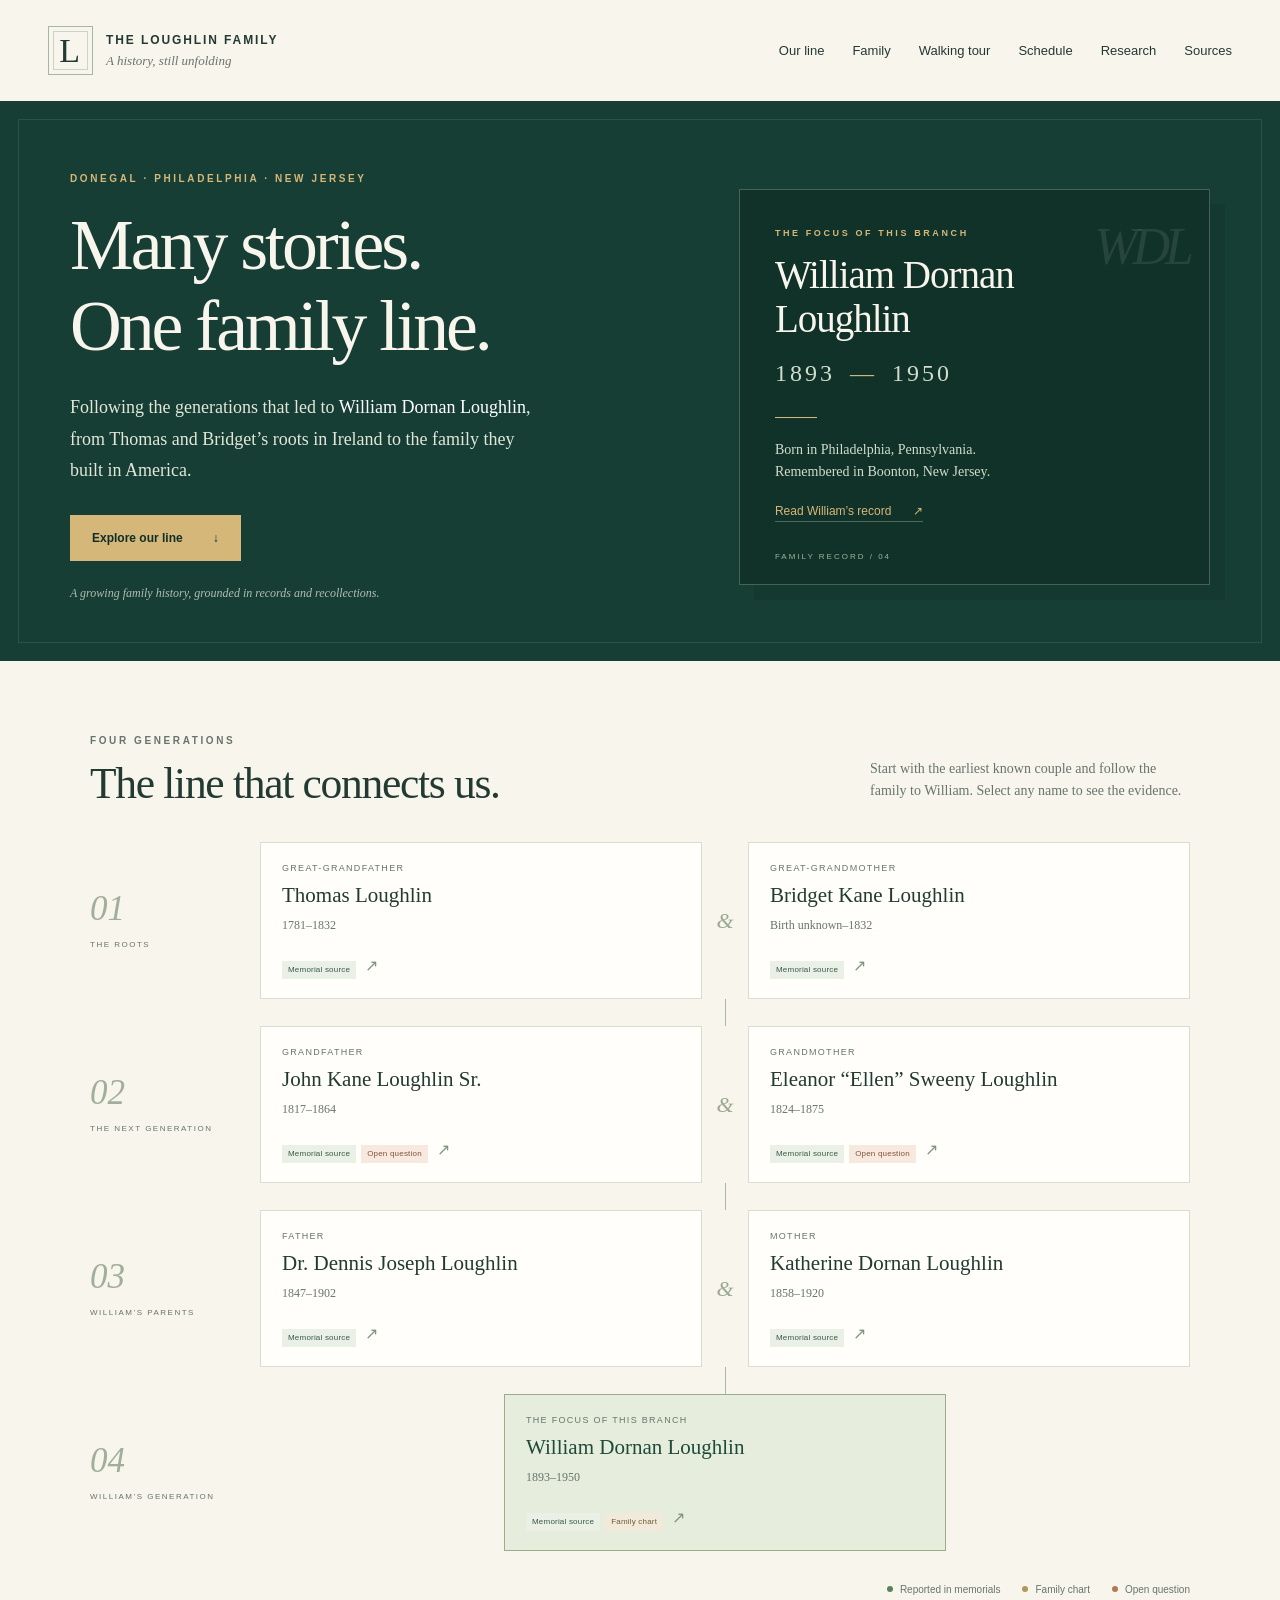
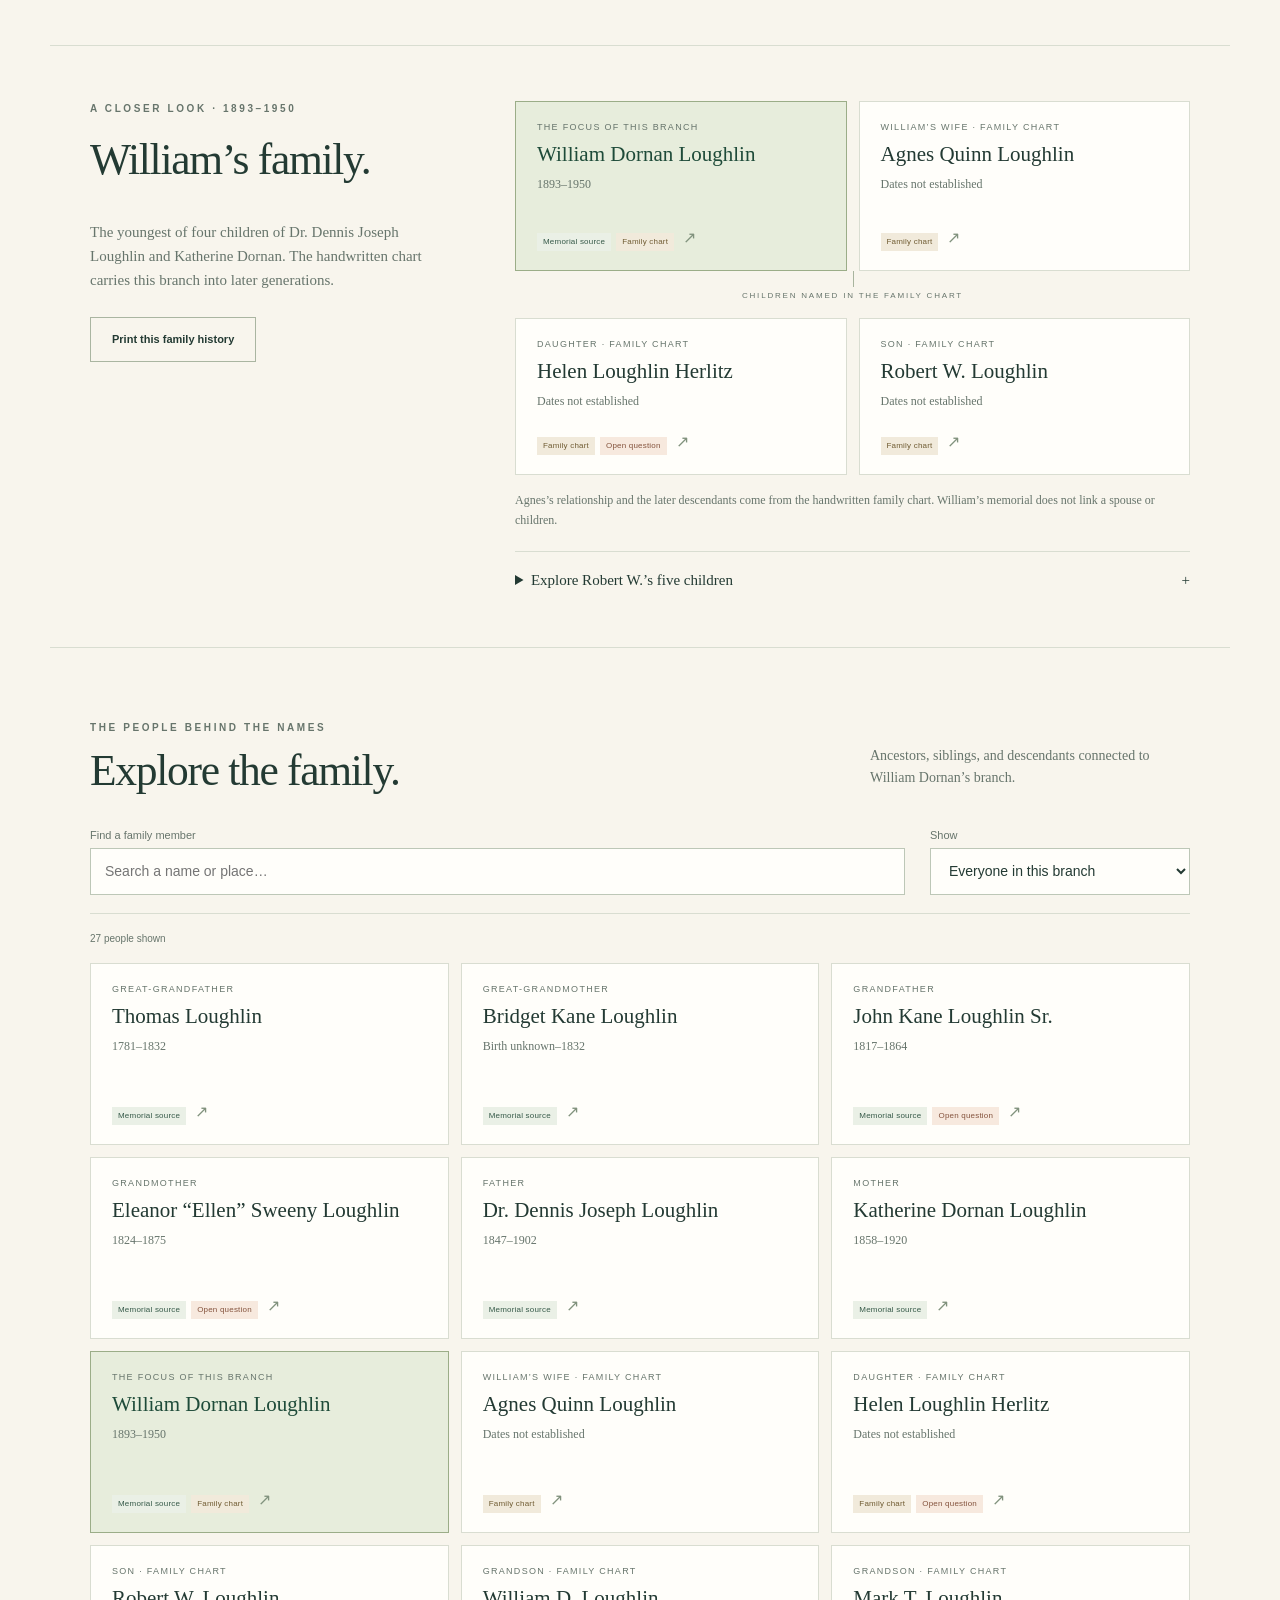
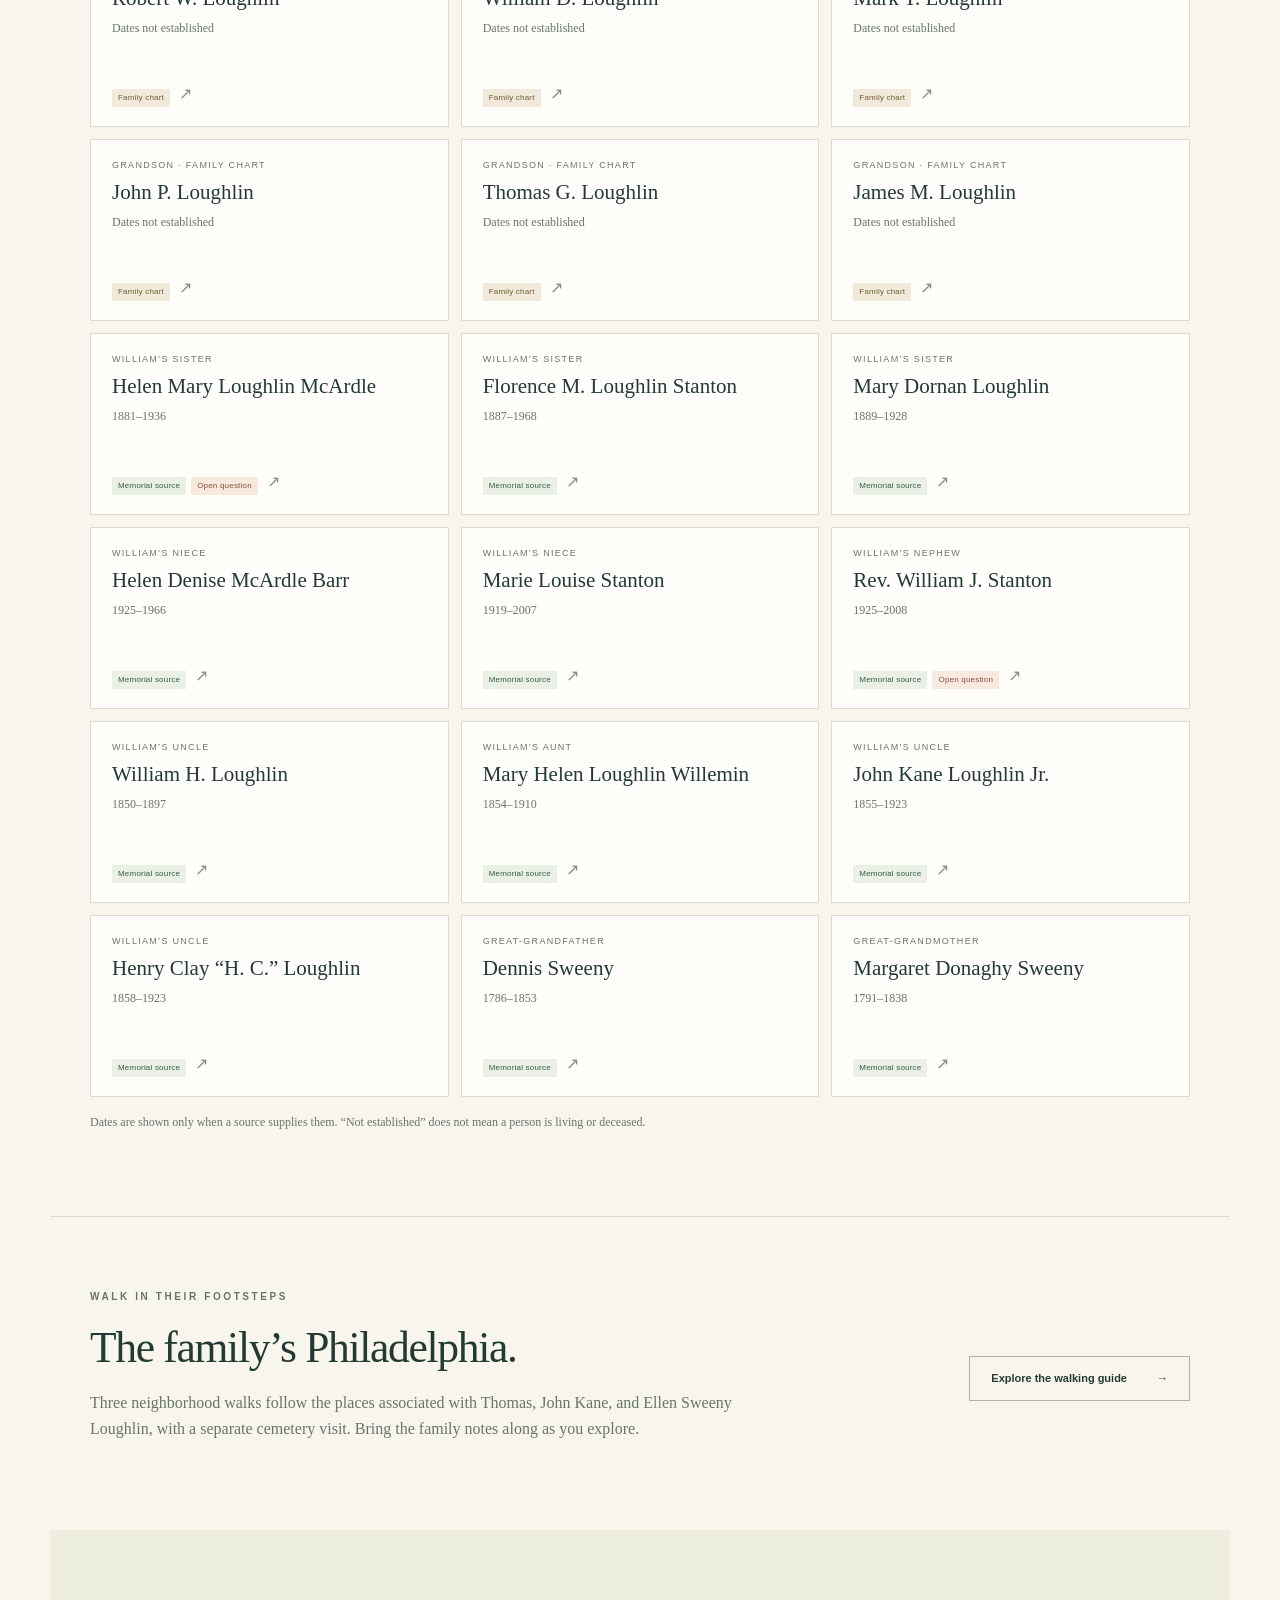
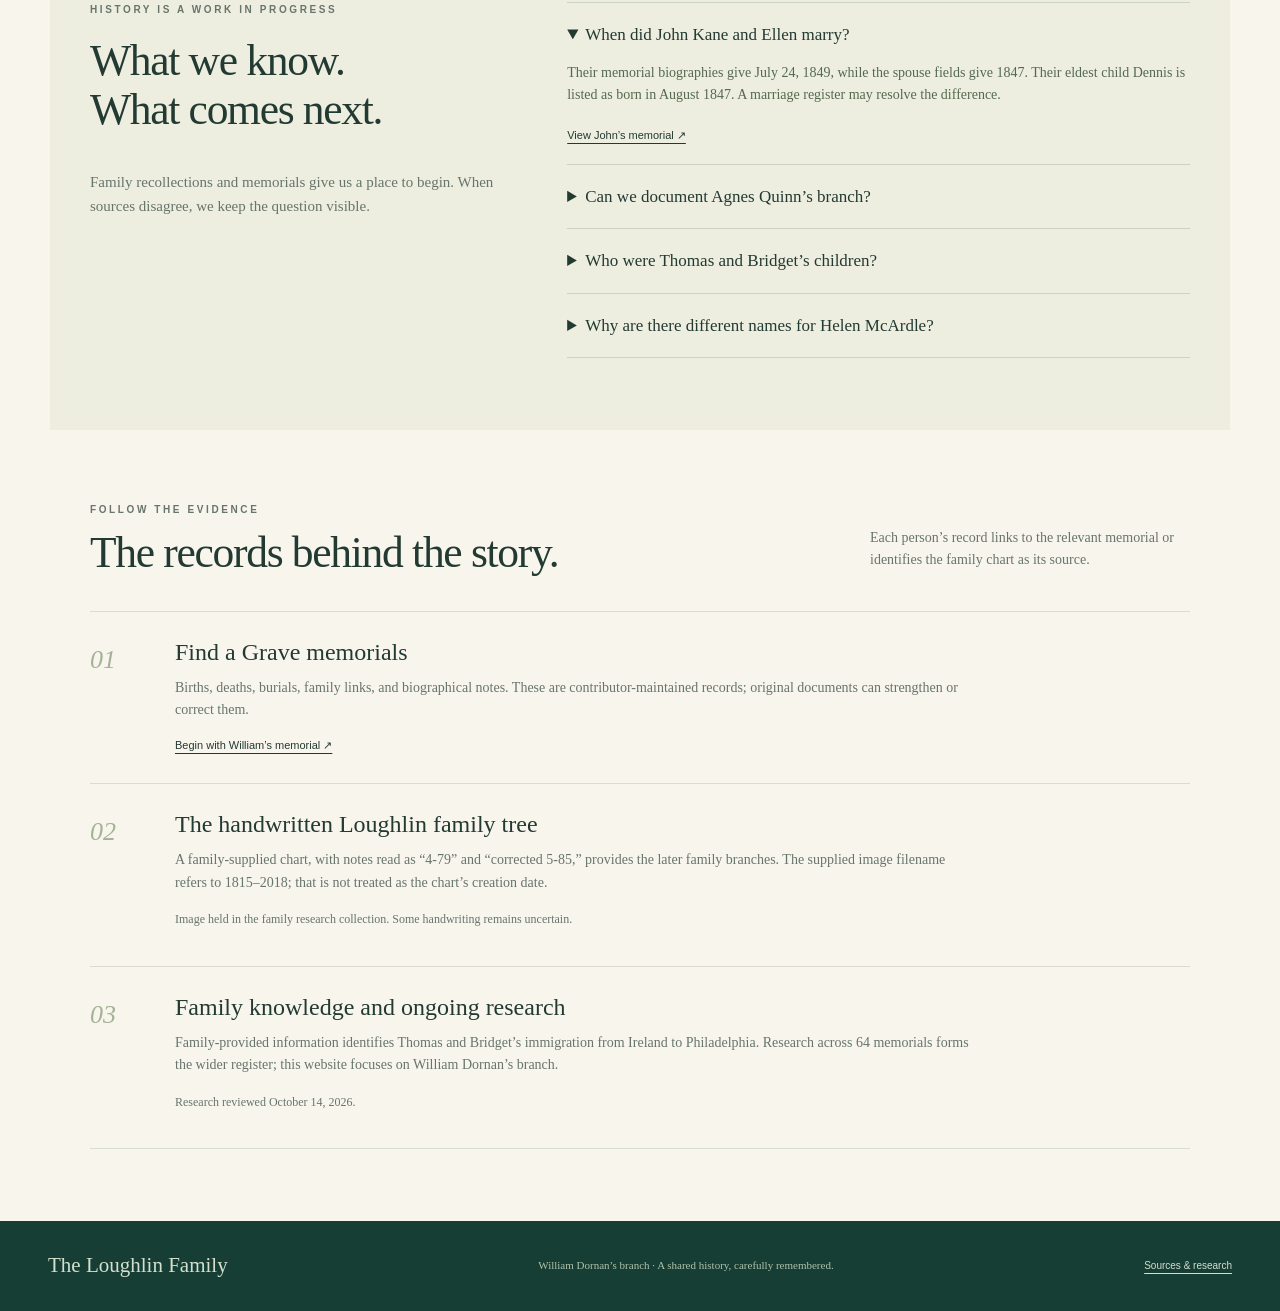
==== commit 7a3efcbe: "Add public Philadelphia trip schedule and calendar" ====
--- a/index.html
+++ b/index.html
@@ -14,7 +14,7 @@
   <a class="skip" href="#main">Skip to family history</a>
   <header class="site-header">
     <a class="brand" href="#home"><span class="monogram" aria-hidden="true">L</span><span>THE LOUGHLIN FAMILY<small>A history, still unfolding</small></span></a>
-    <nav aria-label="Main navigation"><a href="#lineage">Our line</a><a href="#family">Family</a><a href="walking-tour.html">Walking tour</a><a href="#research">Research</a><a href="#sources">Sources</a></nav>
+    <nav aria-label="Main navigation"><a href="#lineage">Our line</a><a href="#family">Family</a><a href="walking-tour.html">Walking tour</a><a href="schedule.html">Schedule</a><a href="#research">Research</a><a href="#sources">Sources</a></nav>
   </header>
   <main id="main">
     <section class="hero" id="home">
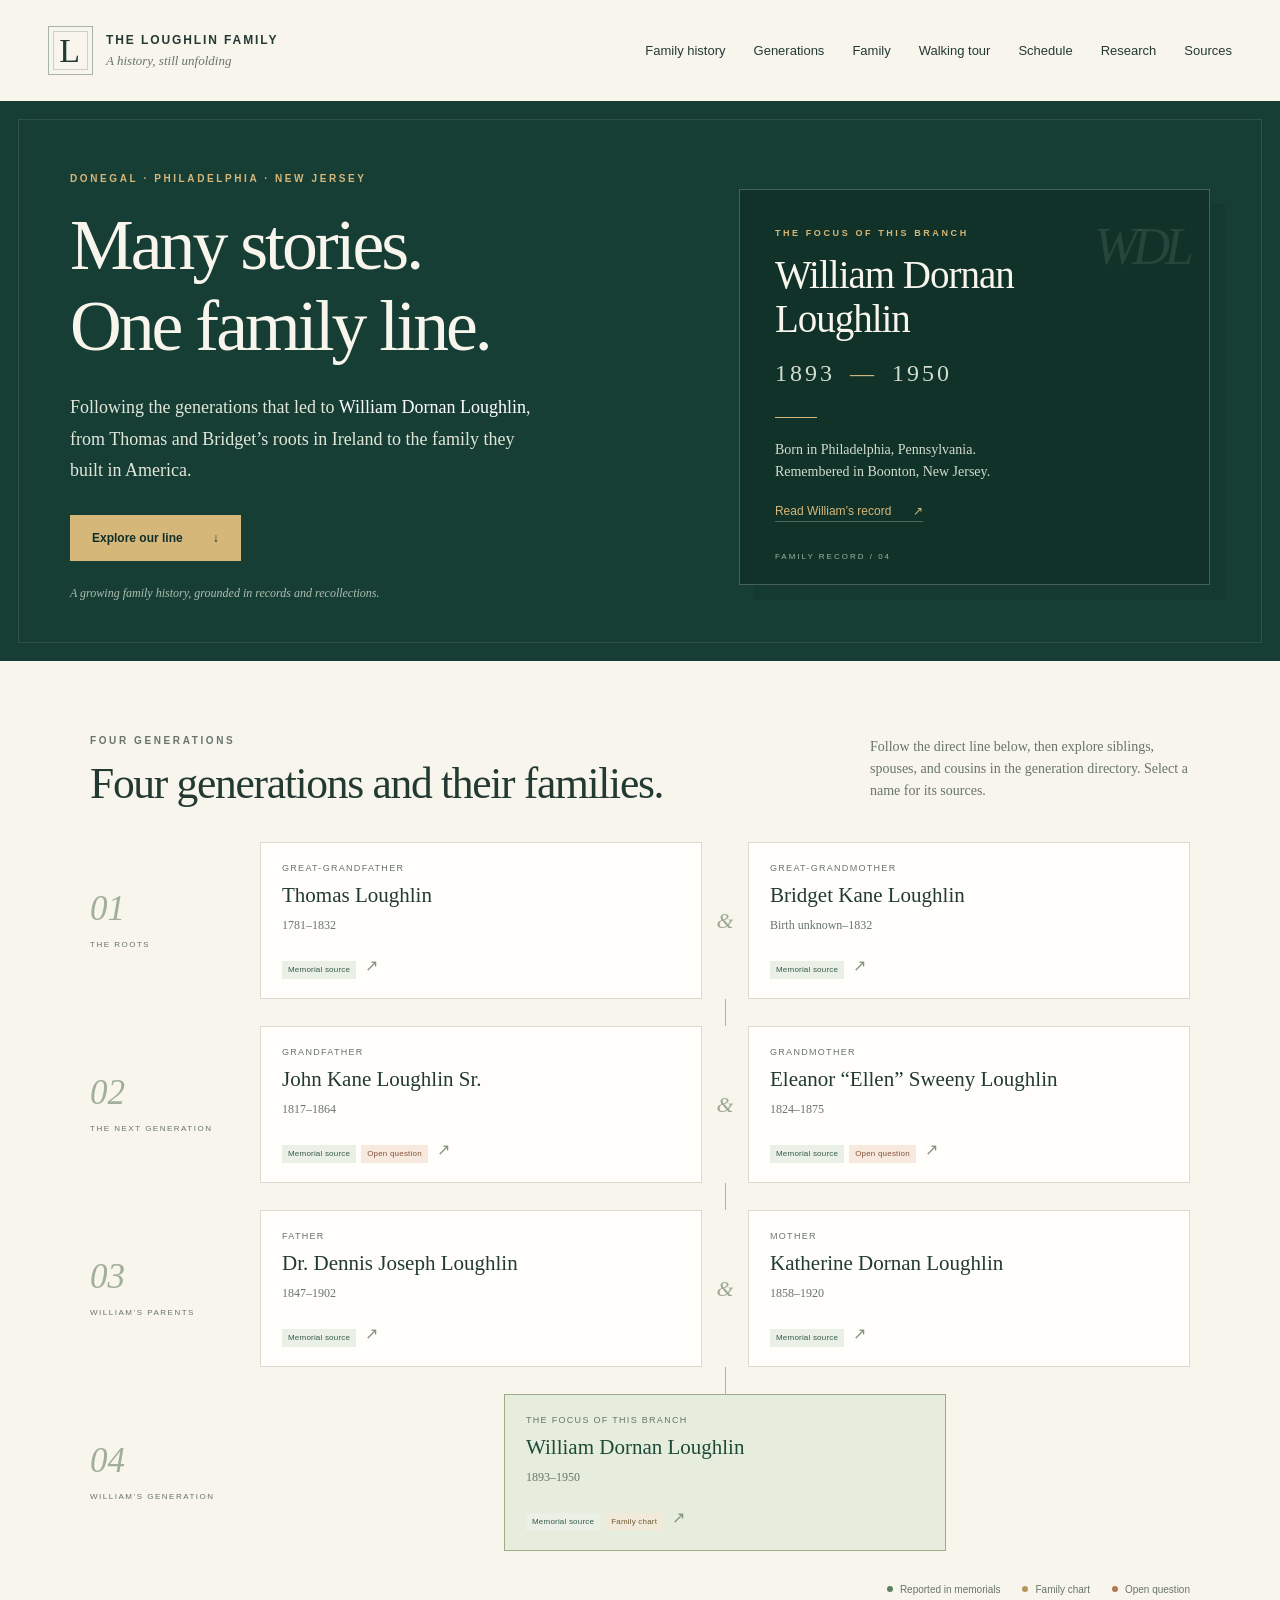
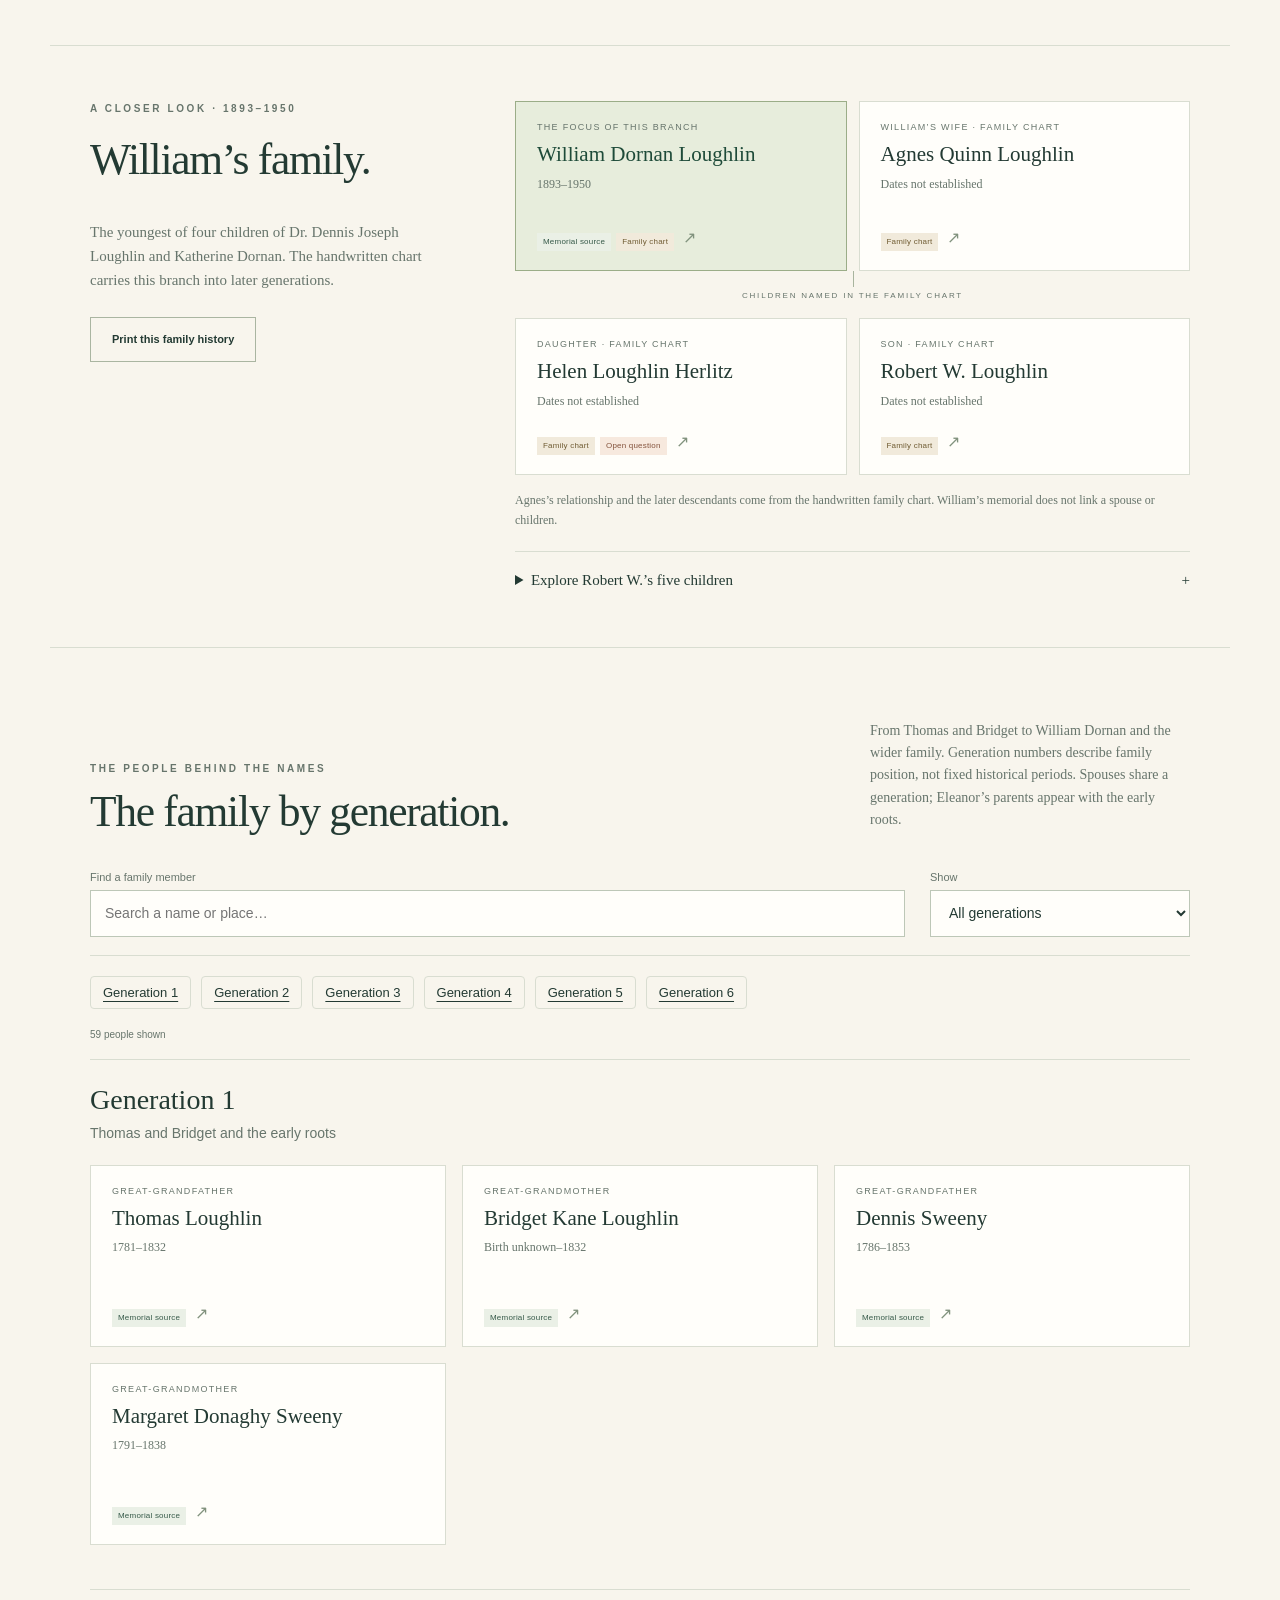
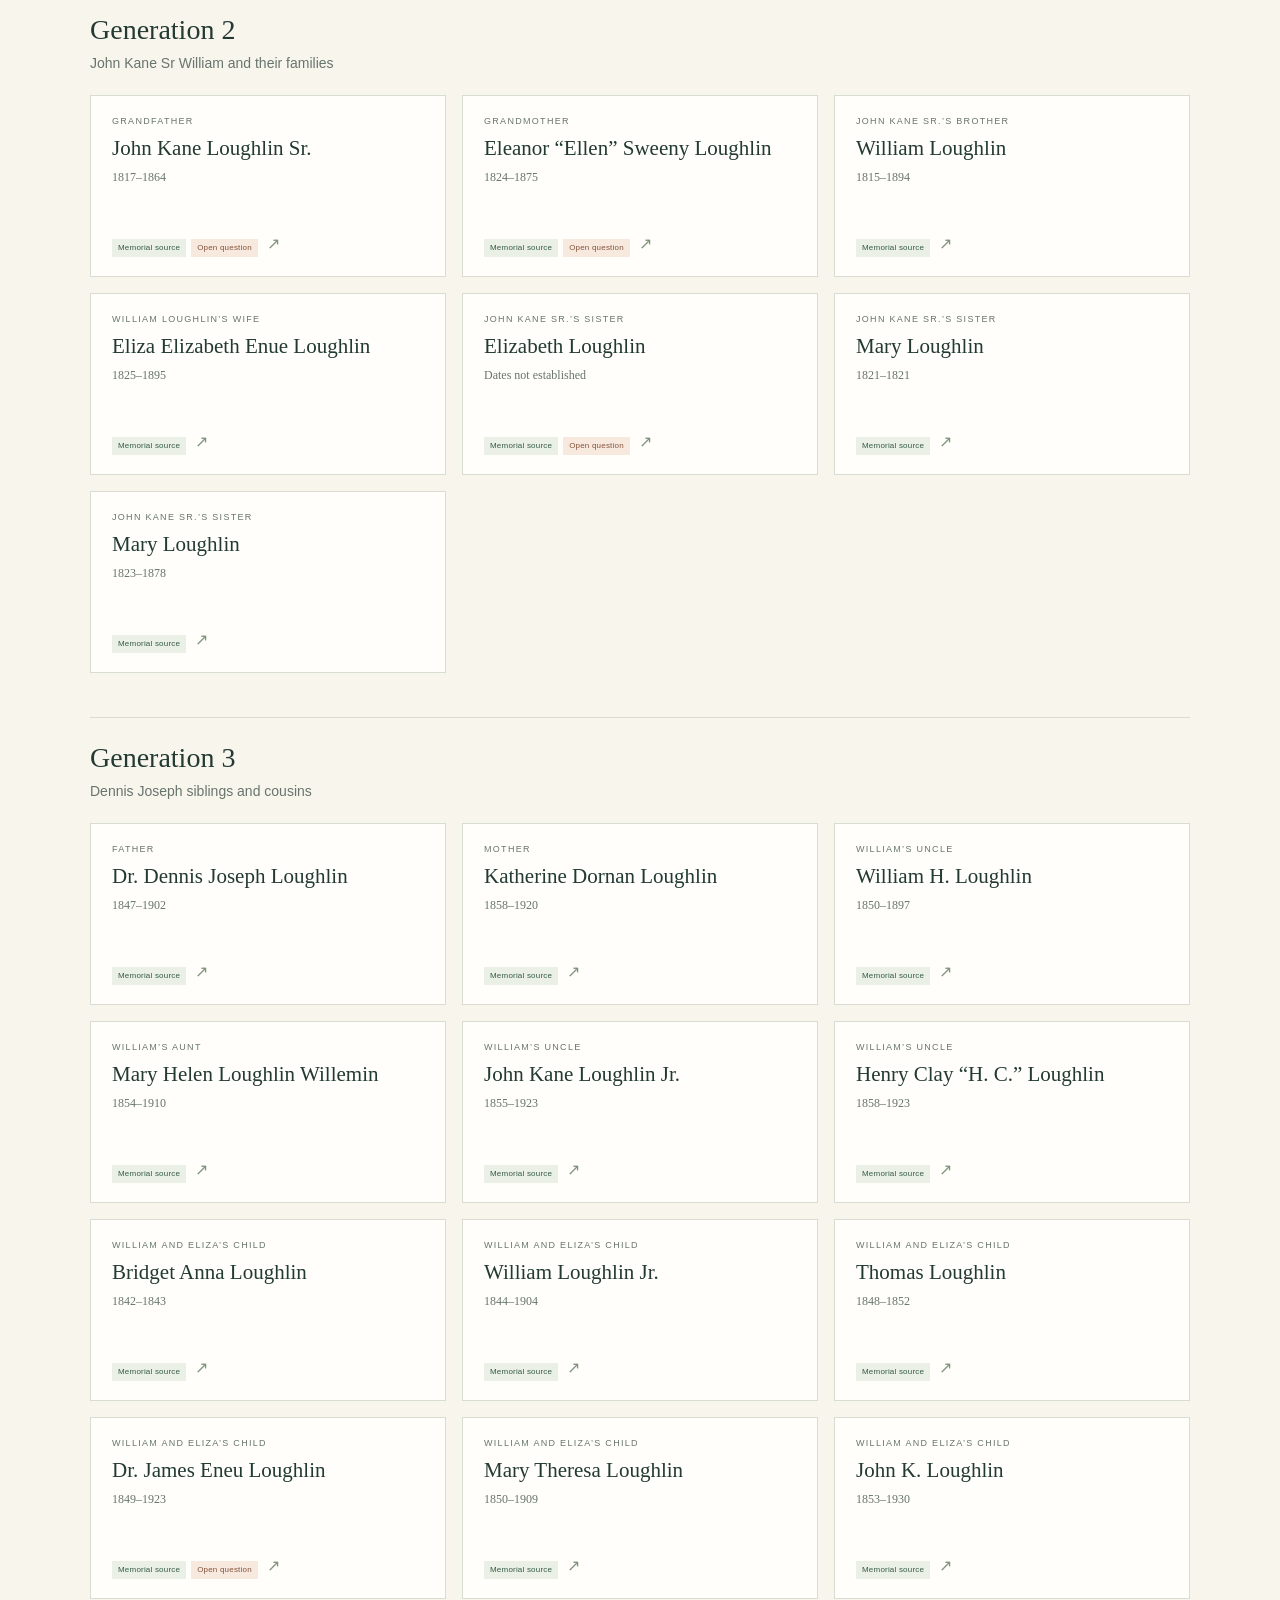
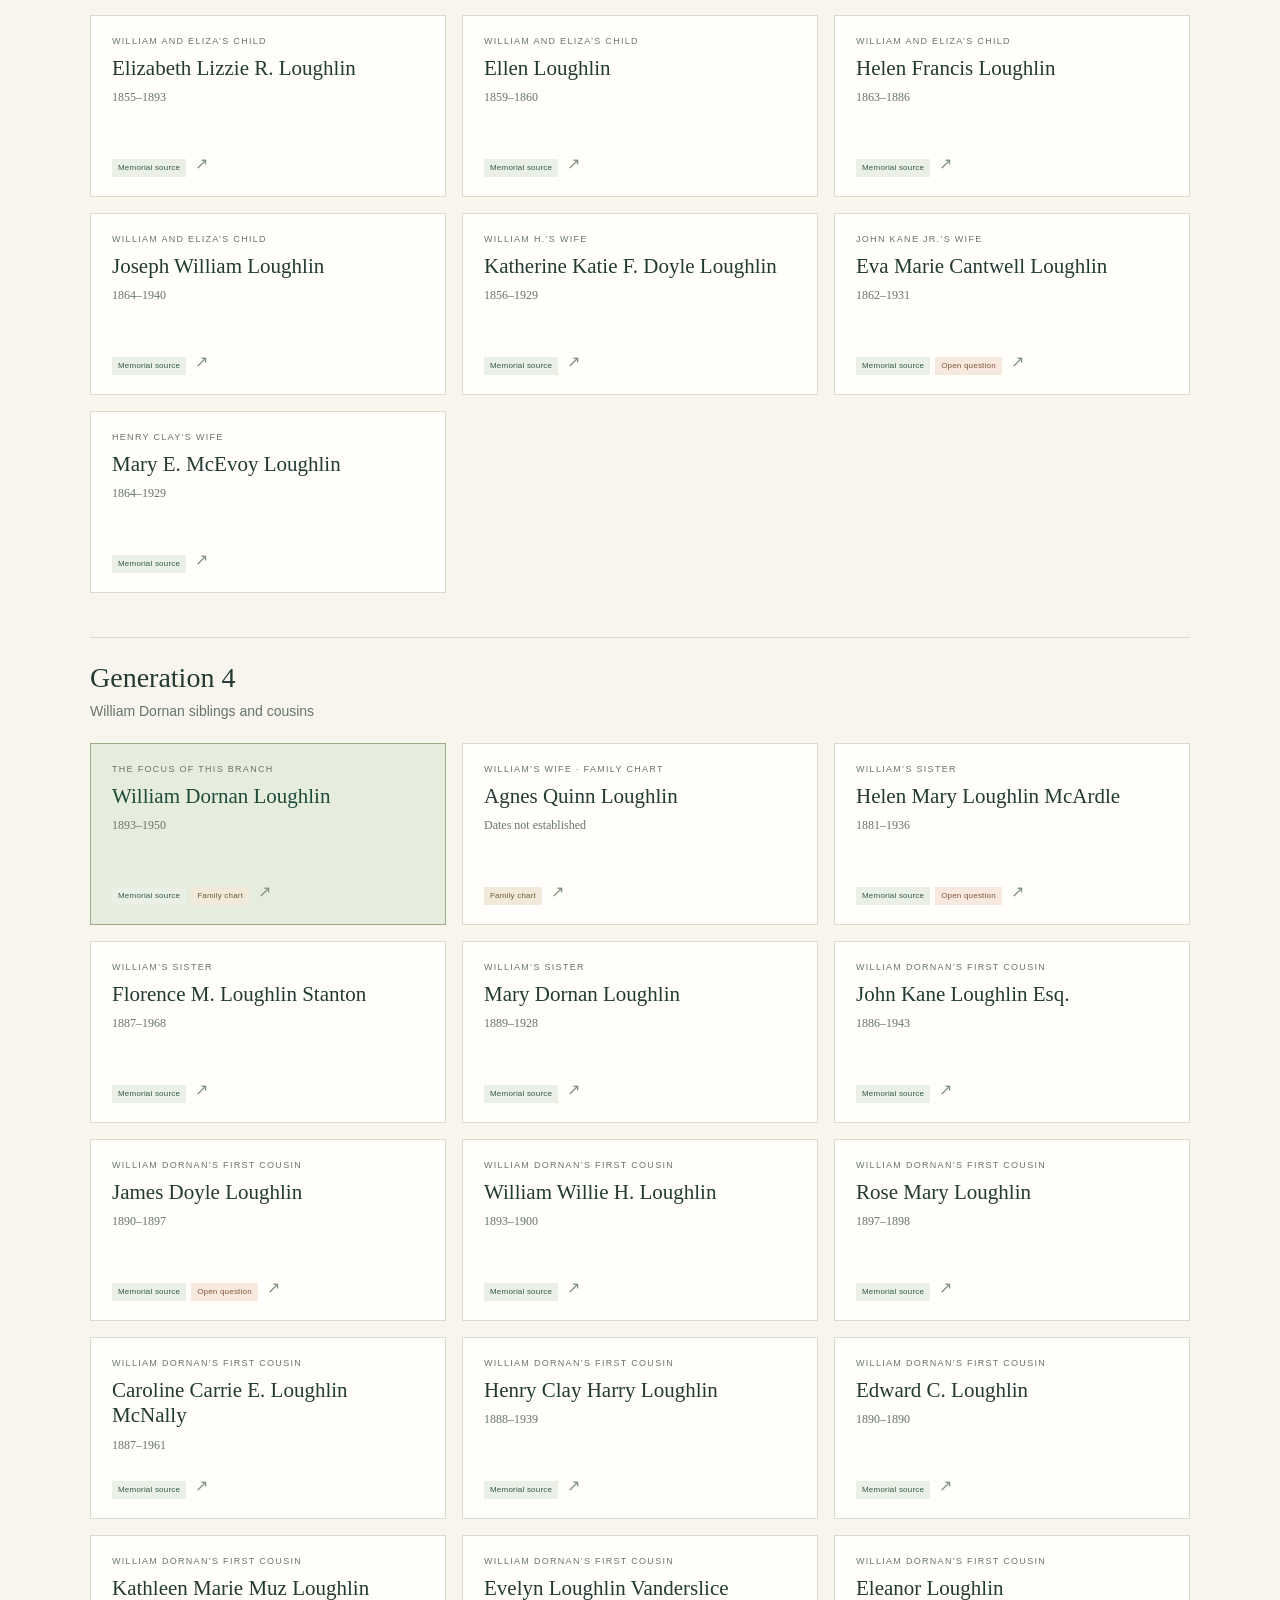
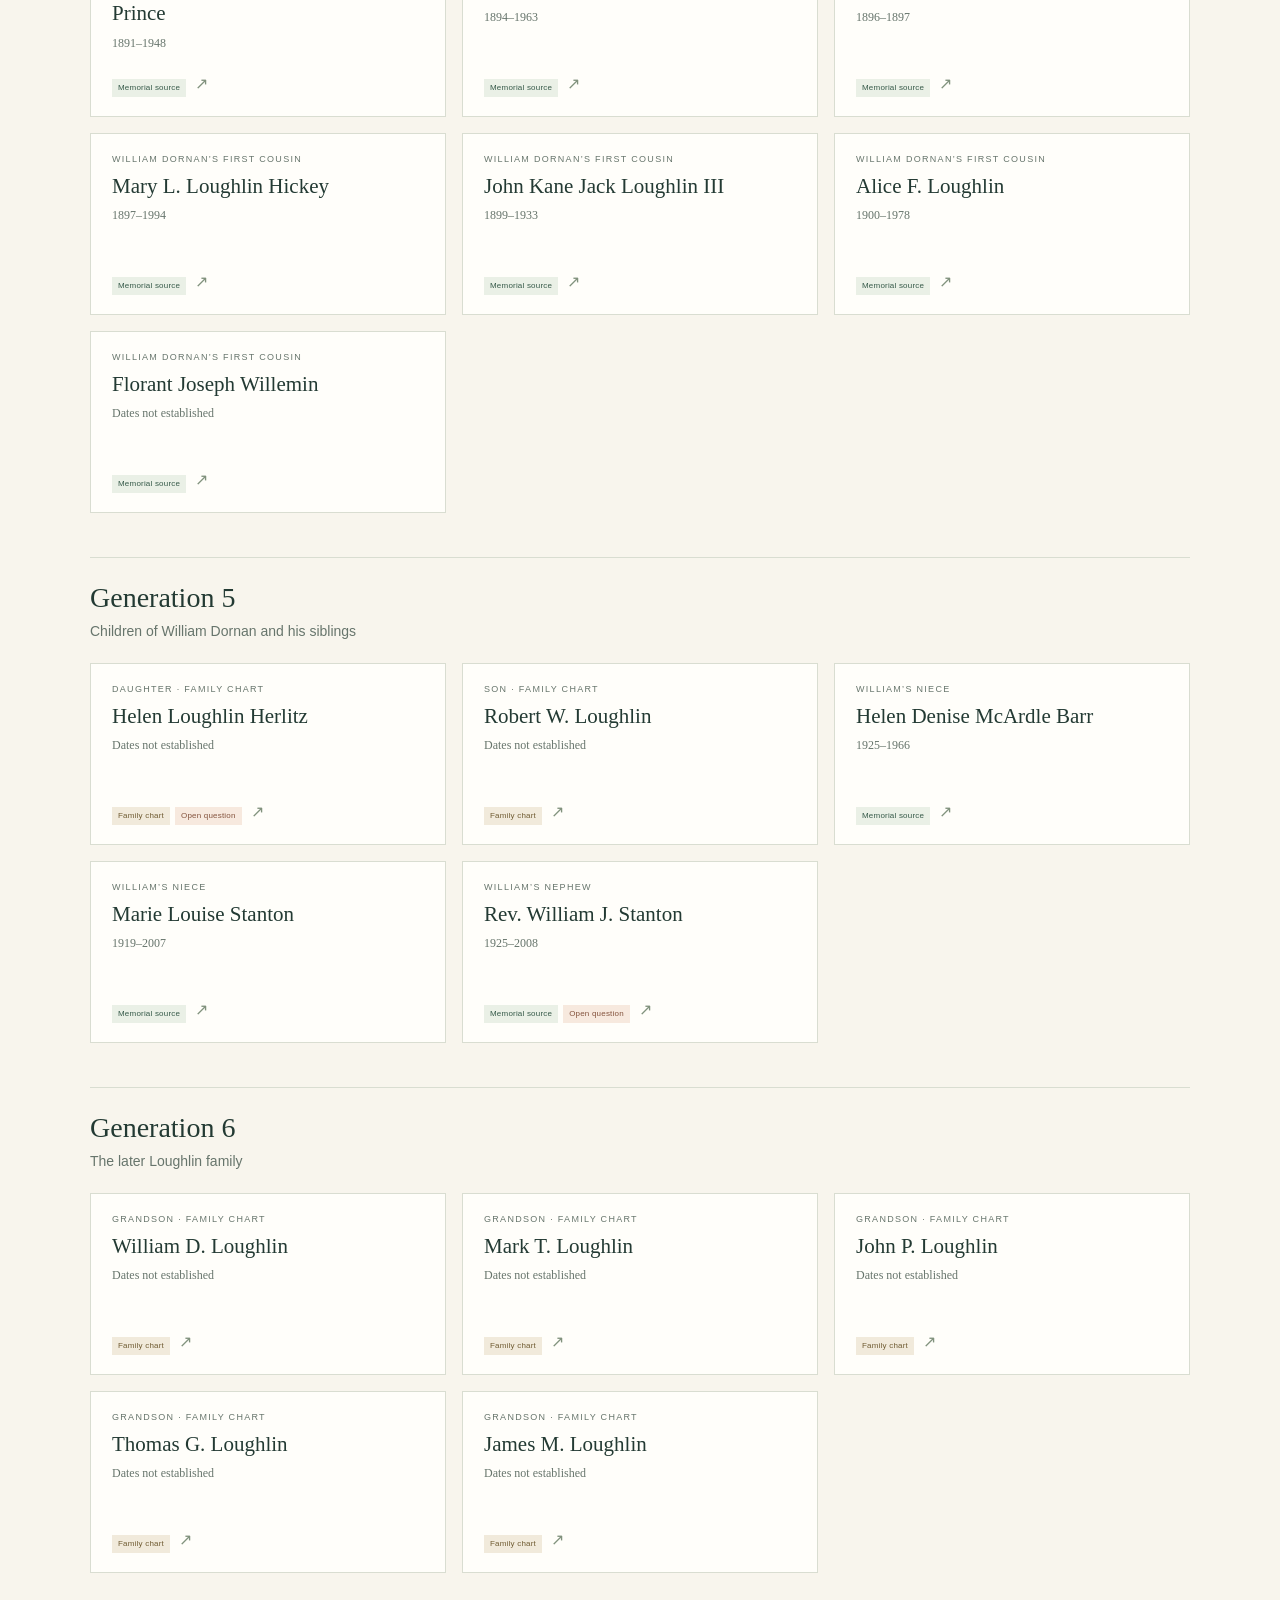
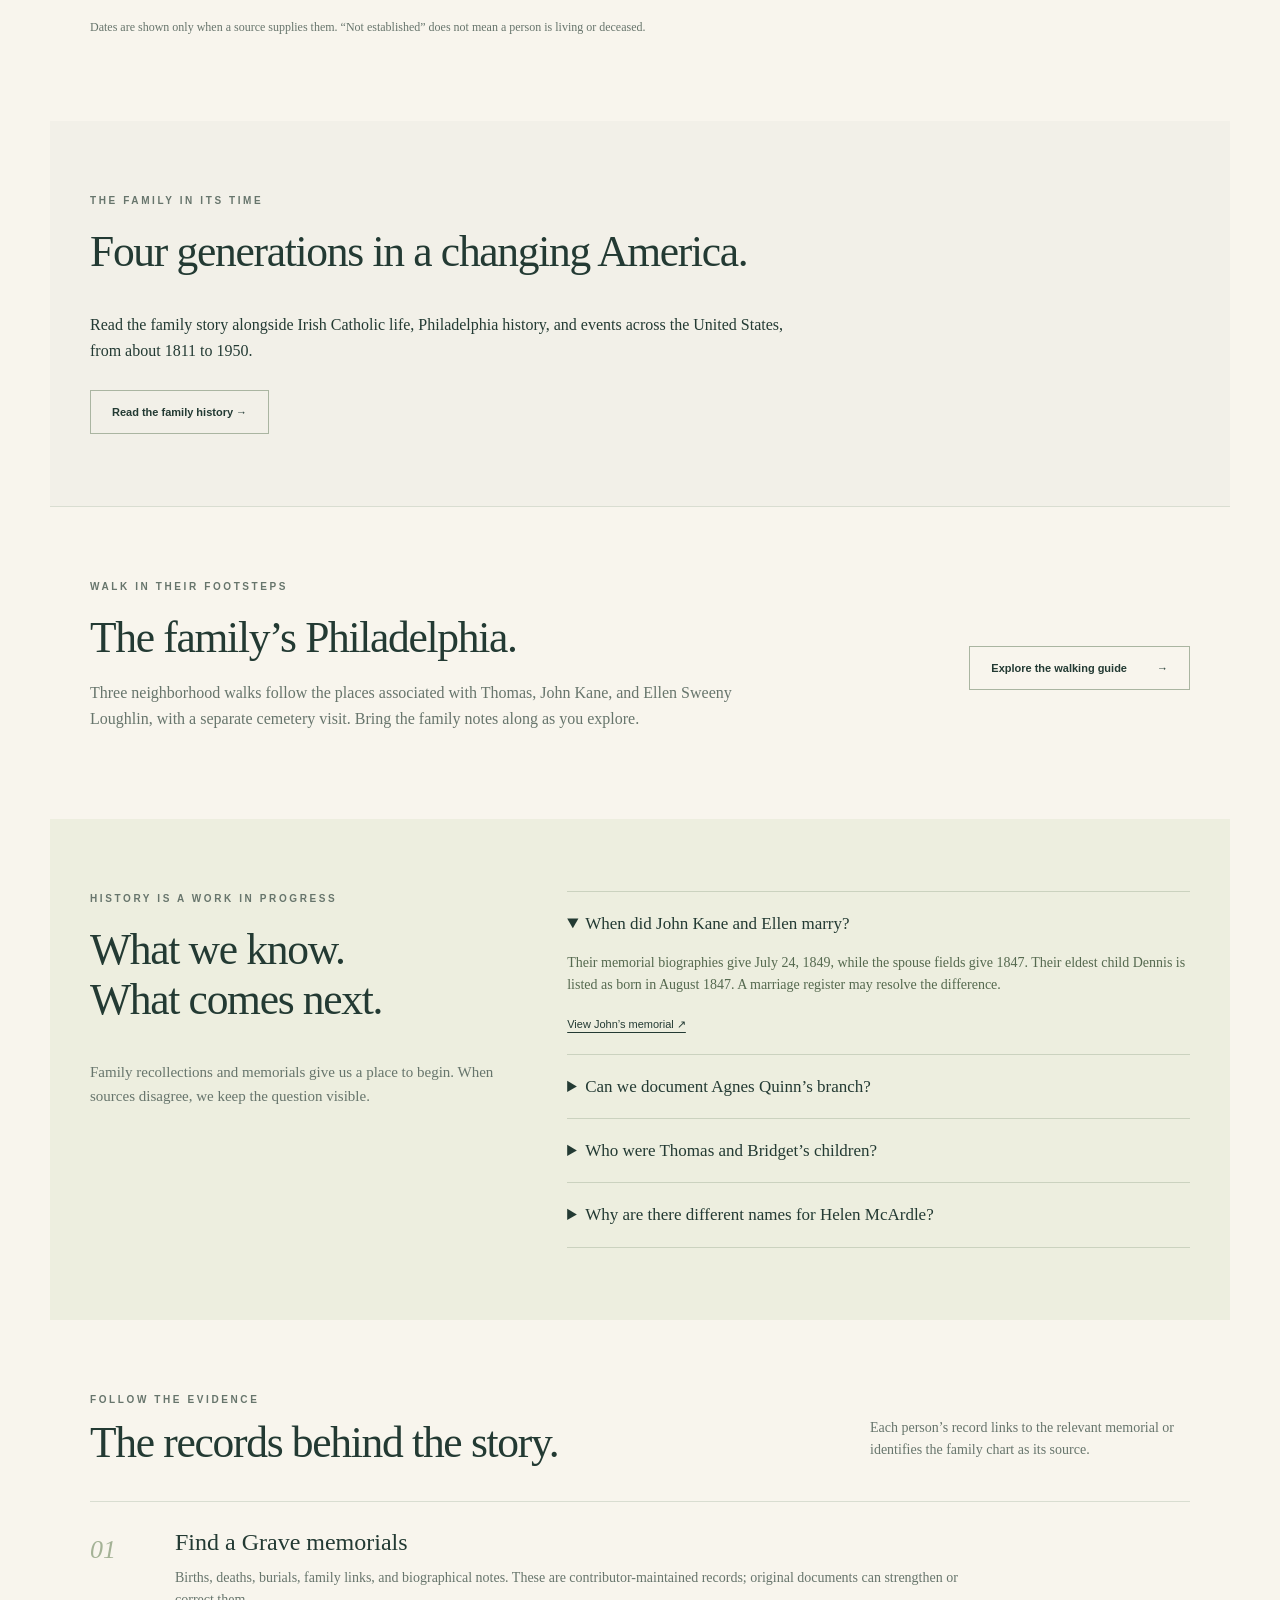
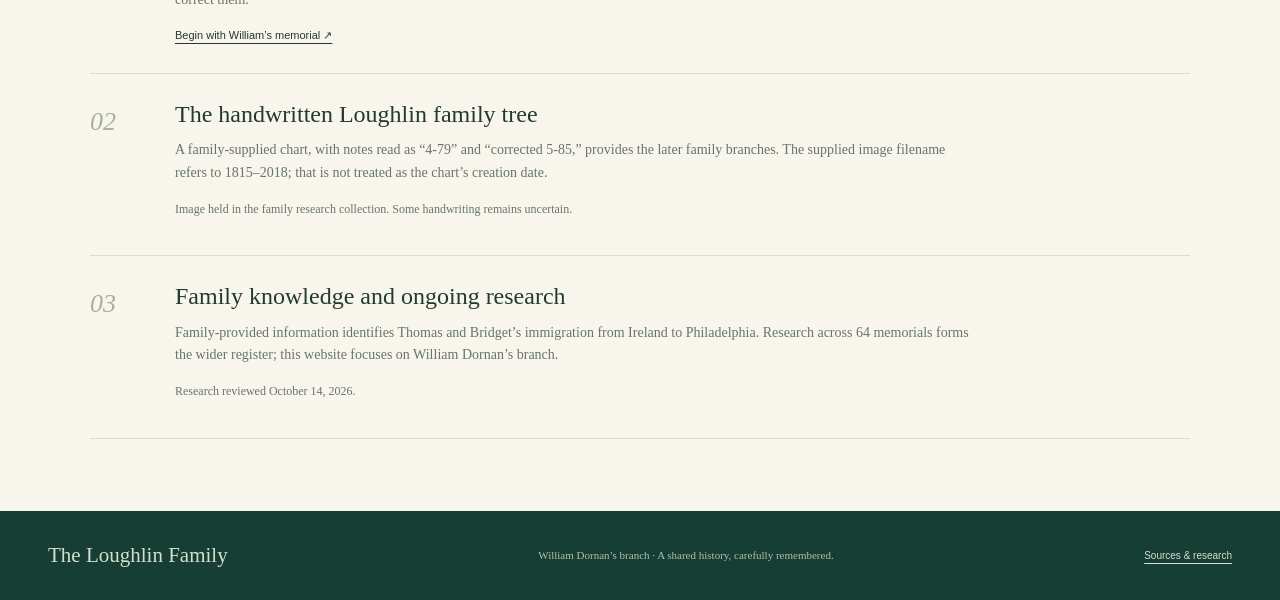
==== commit 84963292: "Add family history essay and organize 59 relatives by generation" ====
--- a/index.html
+++ b/index.html
@@ -14,7 +14,7 @@
   <a class="skip" href="#main">Skip to family history</a>
   <header class="site-header">
     <a class="brand" href="#home"><span class="monogram" aria-hidden="true">L</span><span>THE LOUGHLIN FAMILY<small>A history, still unfolding</small></span></a>
-    <nav aria-label="Main navigation"><a href="#lineage">Our line</a><a href="#family">Family</a><a href="walking-tour.html">Walking tour</a><a href="schedule.html">Schedule</a><a href="#research">Research</a><a href="#sources">Sources</a></nav>
+    <nav aria-label="Main navigation"><a href="history.html">Family history</a><a href="#lineage">Generations</a><a href="#family">Family</a><a href="walking-tour.html">Walking tour</a><a href="schedule.html">Schedule</a><a href="#research">Research</a><a href="#sources">Sources</a></nav>
   </header>
   <main id="main">
     <section class="hero" id="home">
@@ -22,7 +22,7 @@
       <div class="hero-record"><span class="record-mark" aria-hidden="true">WDL</span><p class="eyebrow">THE FOCUS OF THIS BRANCH</p><h2>William Dornan<br>Loughlin</h2><p class="life">1893 <span>—</span> 1950</p><div class="record-rule"></div><p>Born in Philadelphia, Pennsylvania.<br>Remembered in Boonton, New Jersey.</p><button class="text-button" data-person="william-d">Read William’s record <span aria-hidden="true">↗</span></button><span class="record-number">FAMILY RECORD / 04</span></div>
     </section>
     <section class="section lineage-section" id="lineage" aria-labelledby="lineage-title">
-      <div class="section-heading"><div><p class="eyebrow">FOUR GENERATIONS</p><h2 id="lineage-title">The line that connects us.</h2></div><p>Start with the earliest known couple and follow the family to William. Select any name to see the evidence.</p></div>
+      <div class="section-heading"><div><p class="eyebrow">FOUR GENERATIONS</p><h2 id="lineage-title">Four generations and their families.</h2></div><p>Follow the direct line below, then explore siblings, spouses, and cousins in the generation directory. Select a name for its sources.</p></div>
       <div class="lineage" id="lineage-tree"></div>
       <div class="evidence-key"><span><i class="dot memorial"></i> Reported in memorials</span><span><i class="dot chart"></i> Family chart</span><span><i class="dot uncertain"></i> Open question</span></div>
     </section>
@@ -31,12 +31,12 @@
       <div class="william-family"><div class="family-pair" id="focus-couple"></div><p class="connector-label">CHILDREN NAMED IN THE FAMILY CHART</p><div class="children-grid" id="focus-children"></div><p class="small-note">Agnes’s relationship and the later descendants come from the handwritten family chart. William’s memorial does not link a spouse or children.</p><details class="later-generation"><summary>Explore Robert W.’s five children <span aria-hidden="true">+</span></summary><div id="later-children"></div><p class="small-note">Names and child counts are transcribed from the chart; individual dates and supporting records are still needed.</p></details></div>
     </section>
     <section class="section" id="family" aria-labelledby="family-title">
-      <div class="section-heading"><div><p class="eyebrow">THE PEOPLE BEHIND THE NAMES</p><h2 id="family-title">Explore the family.</h2></div><p>Ancestors, siblings, and descendants connected to William Dornan’s branch.</p></div>
-      <div class="directory-tools"><label class="search-label" for="family-search"><span>Find a family member</span><input type="search" id="family-search" placeholder="Search a name or place…" autocomplete="off"></label><label for="family-filter">Show<select id="family-filter"><option value="all">Everyone in this branch</option><option value="ancestor">William’s ancestors</option><option value="sibling">William’s siblings</option><option value="descendant">William’s later family</option></select></label></div>
-      <p class="results-count" id="results-count" aria-live="polite"></p><div class="directory" id="family-directory"></div>
+      <div class="section-heading"><div><p class="eyebrow">THE PEOPLE BEHIND THE NAMES</p><h2 id="family-title">The family by generation.</h2></div><p>From Thomas and Bridget to William Dornan and the wider family. Generation numbers describe family position, not fixed historical periods. Spouses share a generation; Eleanor’s parents appear with the early roots.</p></div>
+      <div class="directory-tools"><label class="search-label" for="family-search"><span>Find a family member</span><input type="search" id="family-search" placeholder="Search a name or place…" autocomplete="off"></label><label for="family-filter">Show<select id="family-filter"><option value="all">All generations</option><option value="1">Generation 1</option><option value="2">Generation 2</option><option value="3">Generation 3</option><option value="4">Generation 4</option><option value="5">Generation 5</option><option value="6">Generation 6</option></select></label></div>
+      <nav class="generation-jumps" aria-label="Jump to generation"><a href="#family" data-generation="1">Generation 1</a><a href="#family" data-generation="2">Generation 2</a><a href="#family" data-generation="3">Generation 3</a><a href="#family" data-generation="4">Generation 4</a><a href="#family" data-generation="5">Generation 5</a><a href="#family" data-generation="6">Generation 6</a></nav><p class="results-count" id="results-count" aria-live="polite"></p><div class="directory" id="family-directory"></div>
       <p class="small-note">Dates are shown only when a source supplies them. “Not established” does not mean a person is living or deceased.</p>
     </section>
-    <section class="section tour-invitation" aria-labelledby="tour-invite-title"><div><p class="eyebrow">WALK IN THEIR FOOTSTEPS</p><h2 id="tour-invite-title">The family’s Philadelphia.</h2><p>Three neighborhood walks follow the places associated with Thomas, John Kane, and Ellen Sweeny Loughlin, with a separate cemetery visit. Bring the family notes along as you explore.</p></div><a class="button outline" href="walking-tour.html">Explore the walking guide <span aria-hidden="true">→</span></a></section>
+    <section class="section history-invitation"><p class="eyebrow">THE FAMILY IN ITS TIME</p><h2>Four generations in a changing America.</h2><p>Read the family story alongside Irish Catholic life, Philadelphia history, and events across the United States, from about 1811 to 1950.</p><a class="button outline" href="history.html">Read the family history →</a></section><section class="section tour-invitation" aria-labelledby="tour-invite-title"><div><p class="eyebrow">WALK IN THEIR FOOTSTEPS</p><h2 id="tour-invite-title">The family’s Philadelphia.</h2><p>Three neighborhood walks follow the places associated with Thomas, John Kane, and Ellen Sweeny Loughlin, with a separate cemetery visit. Bring the family notes along as you explore.</p></div><a class="button outline" href="walking-tour.html">Explore the walking guide <span aria-hidden="true">→</span></a></section>
     <section class="section research-section" id="research" aria-labelledby="research-title">
       <div><p class="eyebrow">HISTORY IS A WORK IN PROGRESS</p><h2 id="research-title">What we know.<br>What comes next.</h2><p>Family recollections and memorials give us a place to begin. When sources disagree, we keep the question visible.</p></div><div class="questions">
         <details open><summary>When did John Kane and Ellen marry?</summary><p>Their memorial biographies give July 24, 1849, while the spouse fields give 1847. Their eldest child Dennis is listed as born in August 1847. A marriage register may resolve the difference.</p><a href="https://www.findagrave.com/memorial/90204872/john-kane-loughlin" target="_blank" rel="noopener noreferrer">View John’s memorial ↗</a></details>
--- a/styles.css
+++ b/styles.css
@@ -5,3 +5,7 @@
 @media(max-width:620px){.site-header{padding:20px;flex-wrap:wrap;gap:20px}.site-header nav{width:100%;justify-content:space-between;gap:10px;font-size:12px}.hero{grid-template-columns:1fr;padding:43px 28px 35px;gap:35px}.hero:before{inset:10px}h1{font-size:53px;letter-spacing:-2px}.hero-record{min-height:0;margin:0 6px}.hero-record h2{font-size:36px}.intro{font-size:16px}.hero-note{max-width:250px}.section{padding:45px 20px}.section-heading{display:block;margin-bottom:25px}.section-heading>p{margin-top:18px;max-width:none}.lineage-row{display:block;padding-bottom:28px}.generation{display:flex;align-items:center;gap:13px;margin:0 0 12px}.generation span{font-size:25px}.generation small{max-width:none;margin:0;font-size:8px}.couple{grid-template-columns:1fr 14px 1fr;gap:5px}.couple.single{max-width:100%;width:calc(50% - 12px)}.person-card{padding:15px 12px;min-height:178px}.person-card strong{font-size:18px}.person-role{font-size:8px;letter-spacing:.8px}.badge{font-size:7px;padding:3px 4px}.lineage-row:not(:last-child):after{left:50%;height:28px;transform:translateY(-28px)}.evidence-key{justify-content:flex-start;flex-wrap:wrap;gap:10px 16px}.william-section,.research-section{grid-template-columns:1fr;gap:28px}.william-heading p:not(.eyebrow){max-width:none}.family-pair,.children-grid{gap:10px}.directory-tools{display:block}.directory-tools label+label{margin-top:15px}.directory-tools select{width:100%}.directory{gap:10px}.directory .person-card{min-height:195px}.directory .person-card strong{font-size:19px}.source-list article{grid-template-columns:30px 1fr;gap:12px}.source-num{font-size:23px}.source-list h3{font-size:22px}footer{padding:28px 20px;display:block}footer p{margin:12px 0}.record-facts>div{grid-template-columns:70px 1fr}dialog{padding:40px 23px 26px}dialog h2{font-size:30px}}
 @media(prefers-reduced-motion:reduce){html{scroll-behavior:auto}*{transition:none!important}}
 @media print{body{font-size:10pt;background:white}.site-header nav,.button,.text-button,.directory-tools,.results-count,.directory,.hero-note,.evidence-key,dialog,footer,.skip{display:none!important}.hero{color:#173e35;background:white;display:block;padding:15px 0}.hero-record{display:none}.hero .eyebrow{color:#53644b}.hero .intro{color:#173e35}.hero .intro strong{color:#173e35}h1{font-size:36pt}h2{font-size:24pt}.section{padding:20px 0;max-width:none}.lineage-row{break-inside:avoid}.person-card{break-inside:avoid;box-shadow:none;min-height:0}.person-card strong{font-size:14pt}.person-card .card-bottom>span:last-child{display:none}.william-section,.research-section{display:block;background:white}.william-heading{margin-bottom:20px}details{display:block}details::details-content{content-visibility:visible}#later-children{display:grid!important}.source-list article{break-inside:avoid}#family{display:none}}
+
+/* Generations and sourced family essay */
+#family-directory{display:block}.generation-group{margin:0 0 44px}.generation-group h3{font-size:28px;border-top:1px solid var(--line);padding-top:24px;margin-bottom:20px}.generation-group h3 small{display:block;font:14px/1.6 'Segoe UI',sans-serif;margin-top:7px;color:var(--muted)}.generation-cards{display:grid;grid-template-columns:repeat(3,minmax(0,1fr));gap:16px}.generation-jumps{display:flex;gap:10px;flex-wrap:wrap;margin:20px 0}.generation-jumps a{padding:8px 12px;border:1px solid var(--line);border-radius:4px;font:13px 'Segoe UI',sans-serif}.essay{max-width:850px;padding:50px 30px;margin:auto}.essay h1{font-size:54px}.essay-chapter{margin:48px 0;scroll-margin-top:100px}.essay-chapter h2{font-size:32px;line-height:1.25}.essay-chapter p{font-size:18px;line-height:1.85}.essay-subtitle{font-style:italic;color:var(--muted)}.essay-toc{display:flex;flex-wrap:wrap;gap:14px;border-block:1px solid var(--line);padding:22px 0;margin-top:30px}.essay-toc a{font:14px/1.5 'Segoe UI',sans-serif}#history-sources p{font-size:14px;overflow-wrap:anywhere}.site-header nav{flex-wrap:wrap}.history-invitation{background:#f2f0e8}.history-invitation p{max-width:700px}@media(max-width:800px){.generation-cards{grid-template-columns:repeat(2,minmax(0,1fr))}}@media(max-width:520px){.generation-cards{grid-template-columns:1fr}.essay{padding:30px 20px}.essay h1{font-size:38px}.essay-chapter h2{font-size:27px}.essay-chapter p{font-size:17px}}@media print{.essay-toc{display:none}.essay{max-width:none;padding:0}.essay-chapter p{font-size:11pt}.essay-chapter h2{font-size:18pt}.essay h1{font-size:26pt}.essay-chapter{margin:20px 0}}
+.essay .intro{color:var(--muted)}
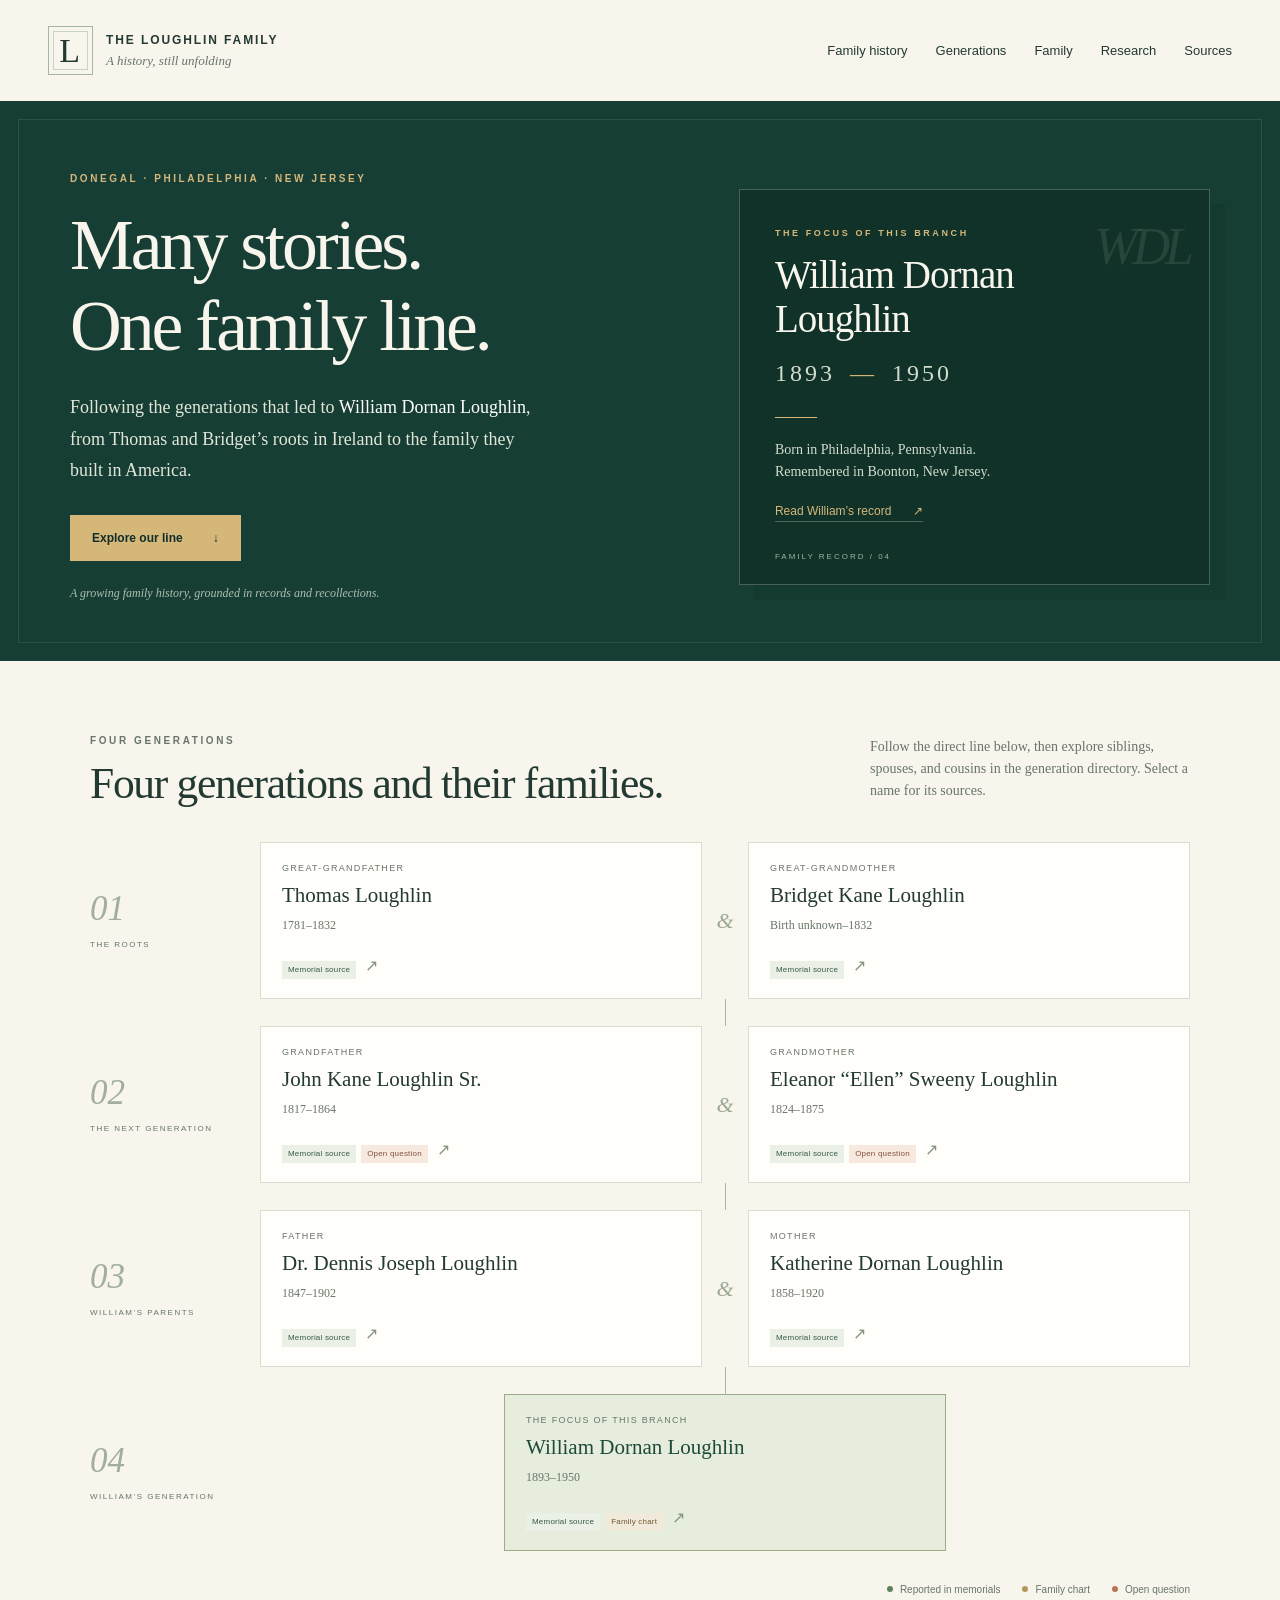
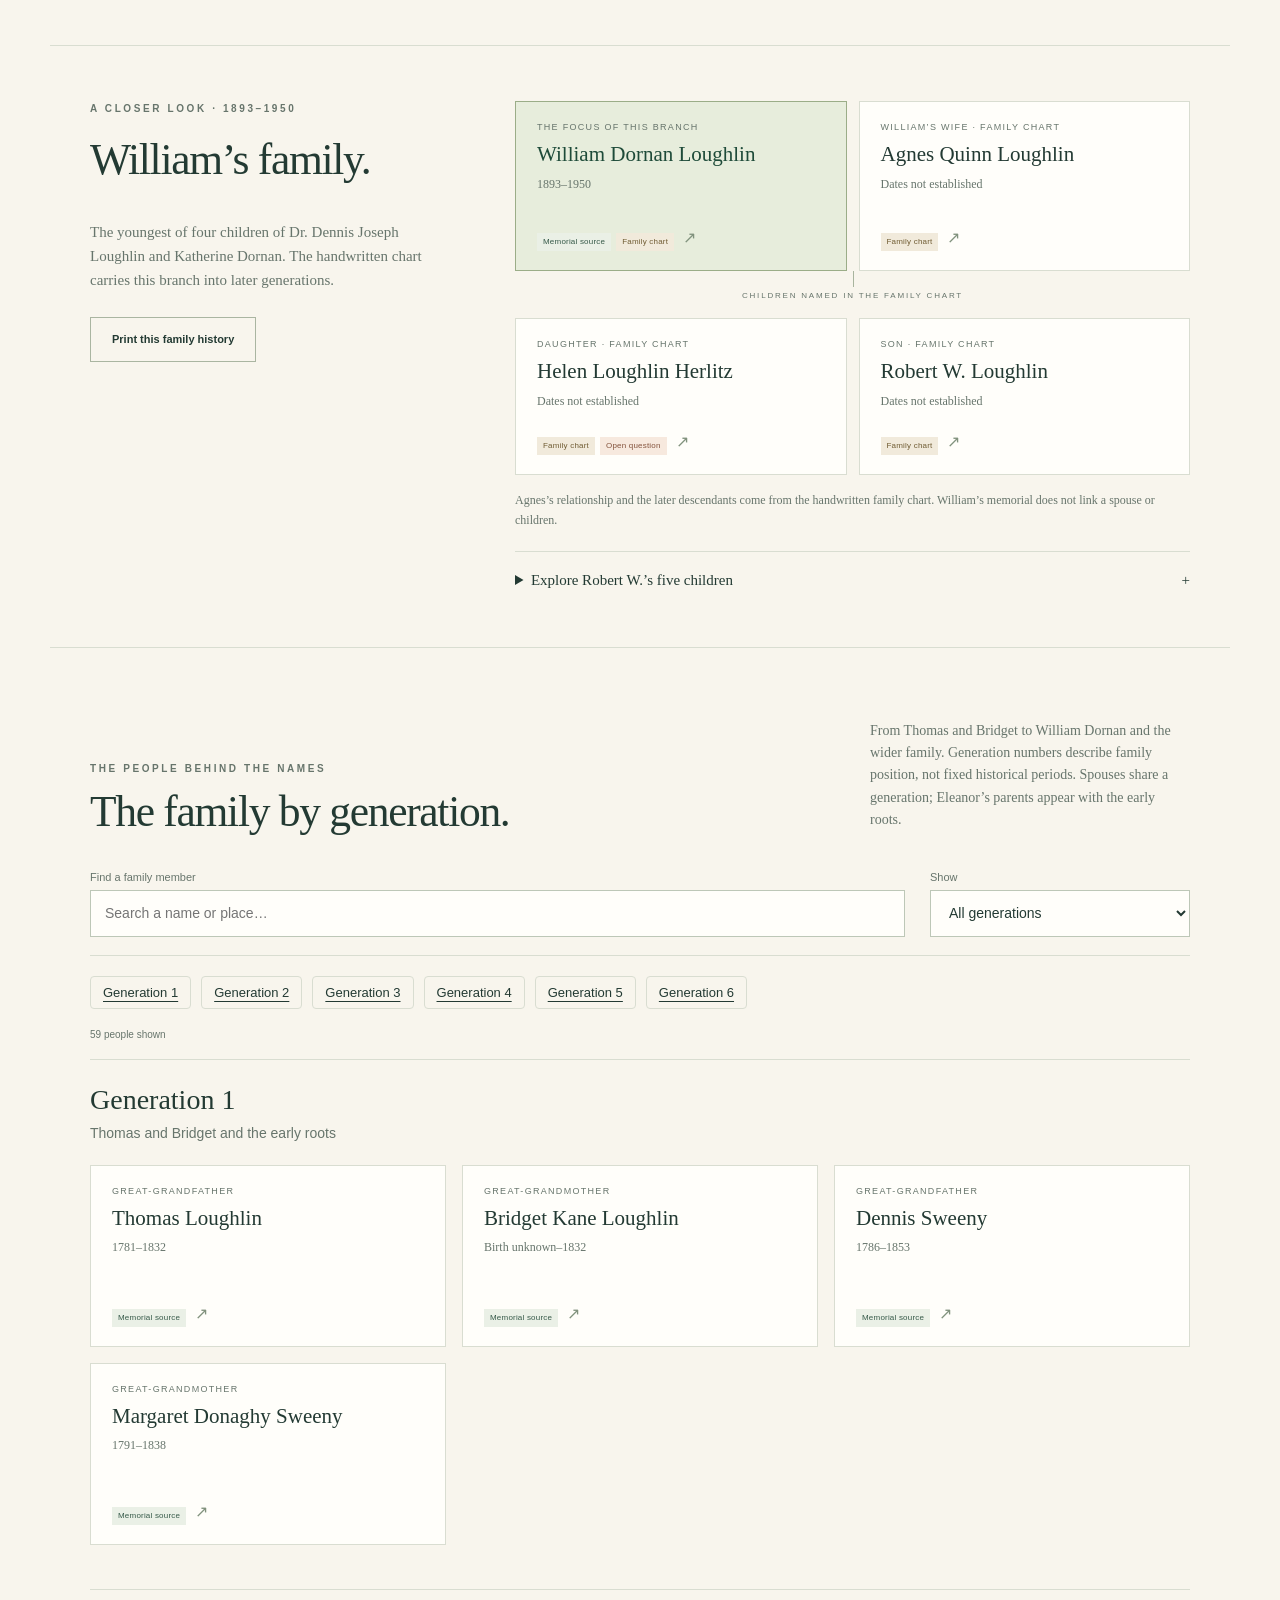
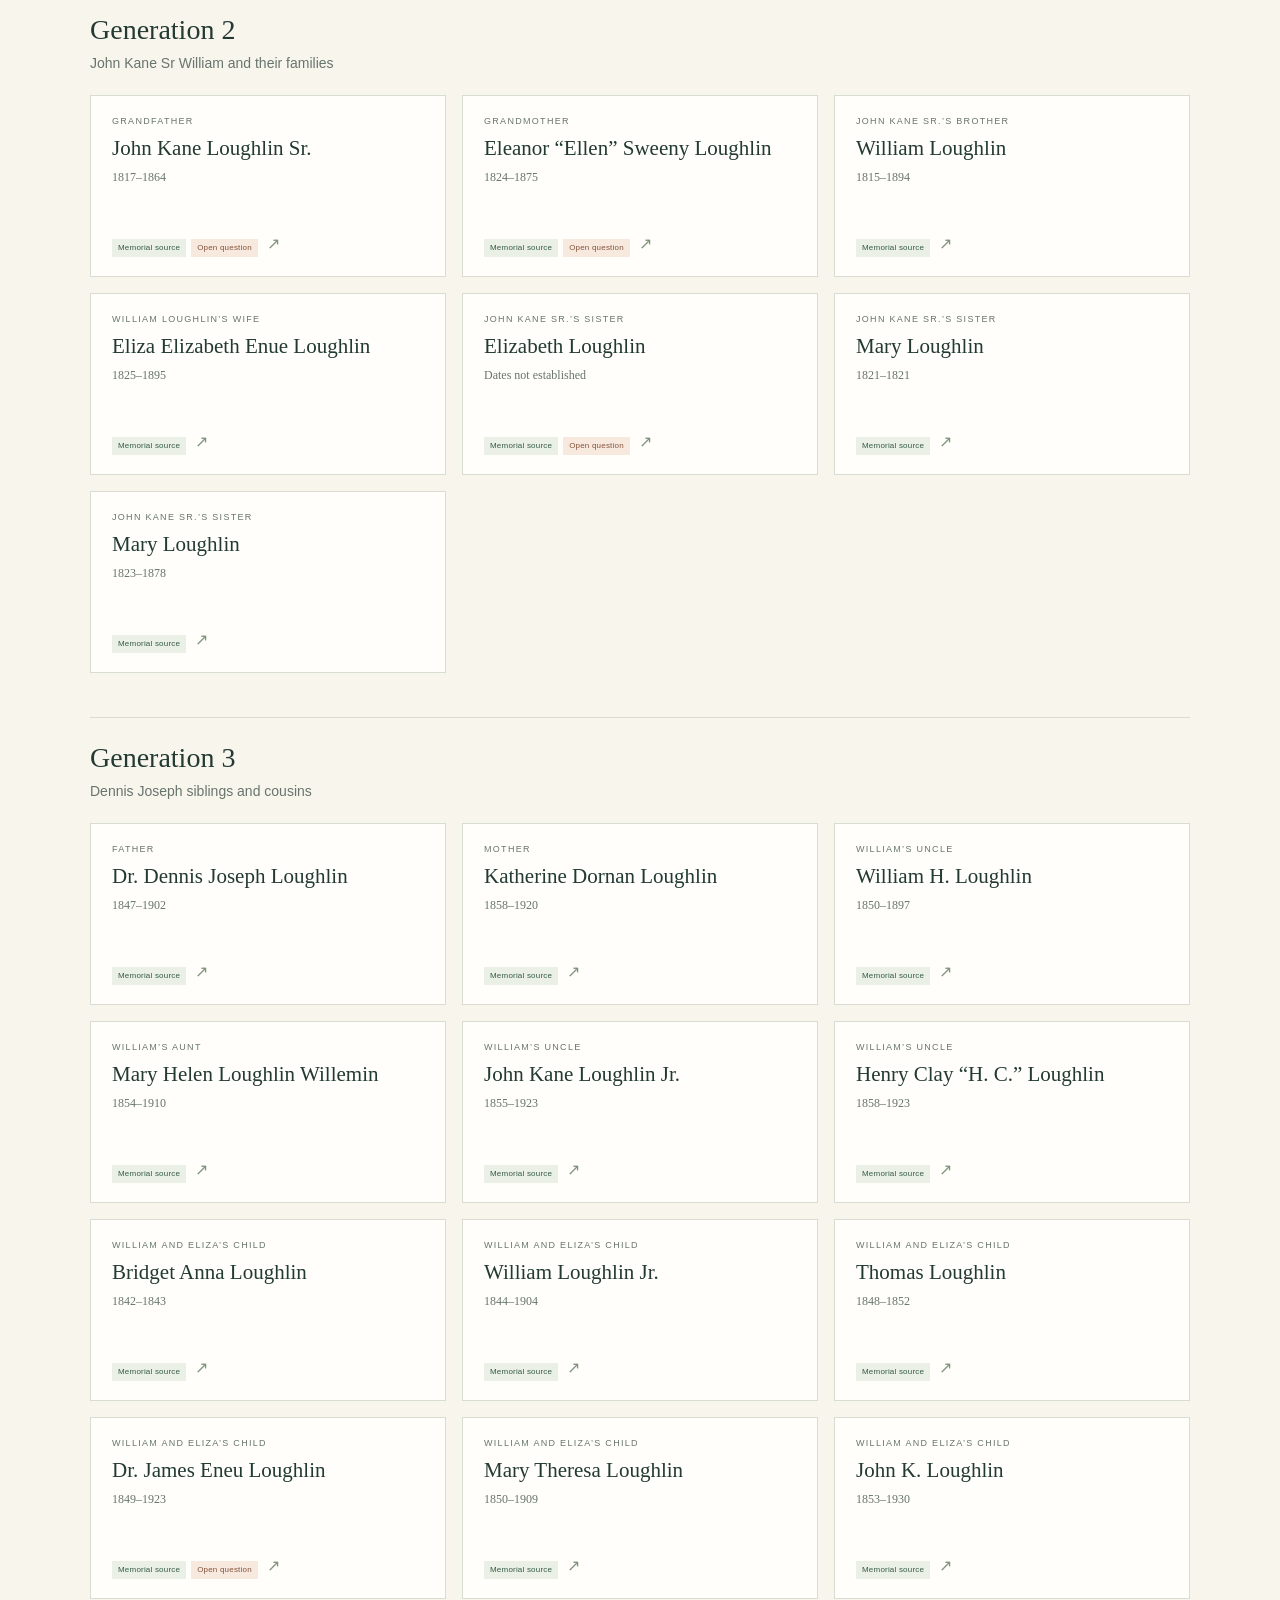
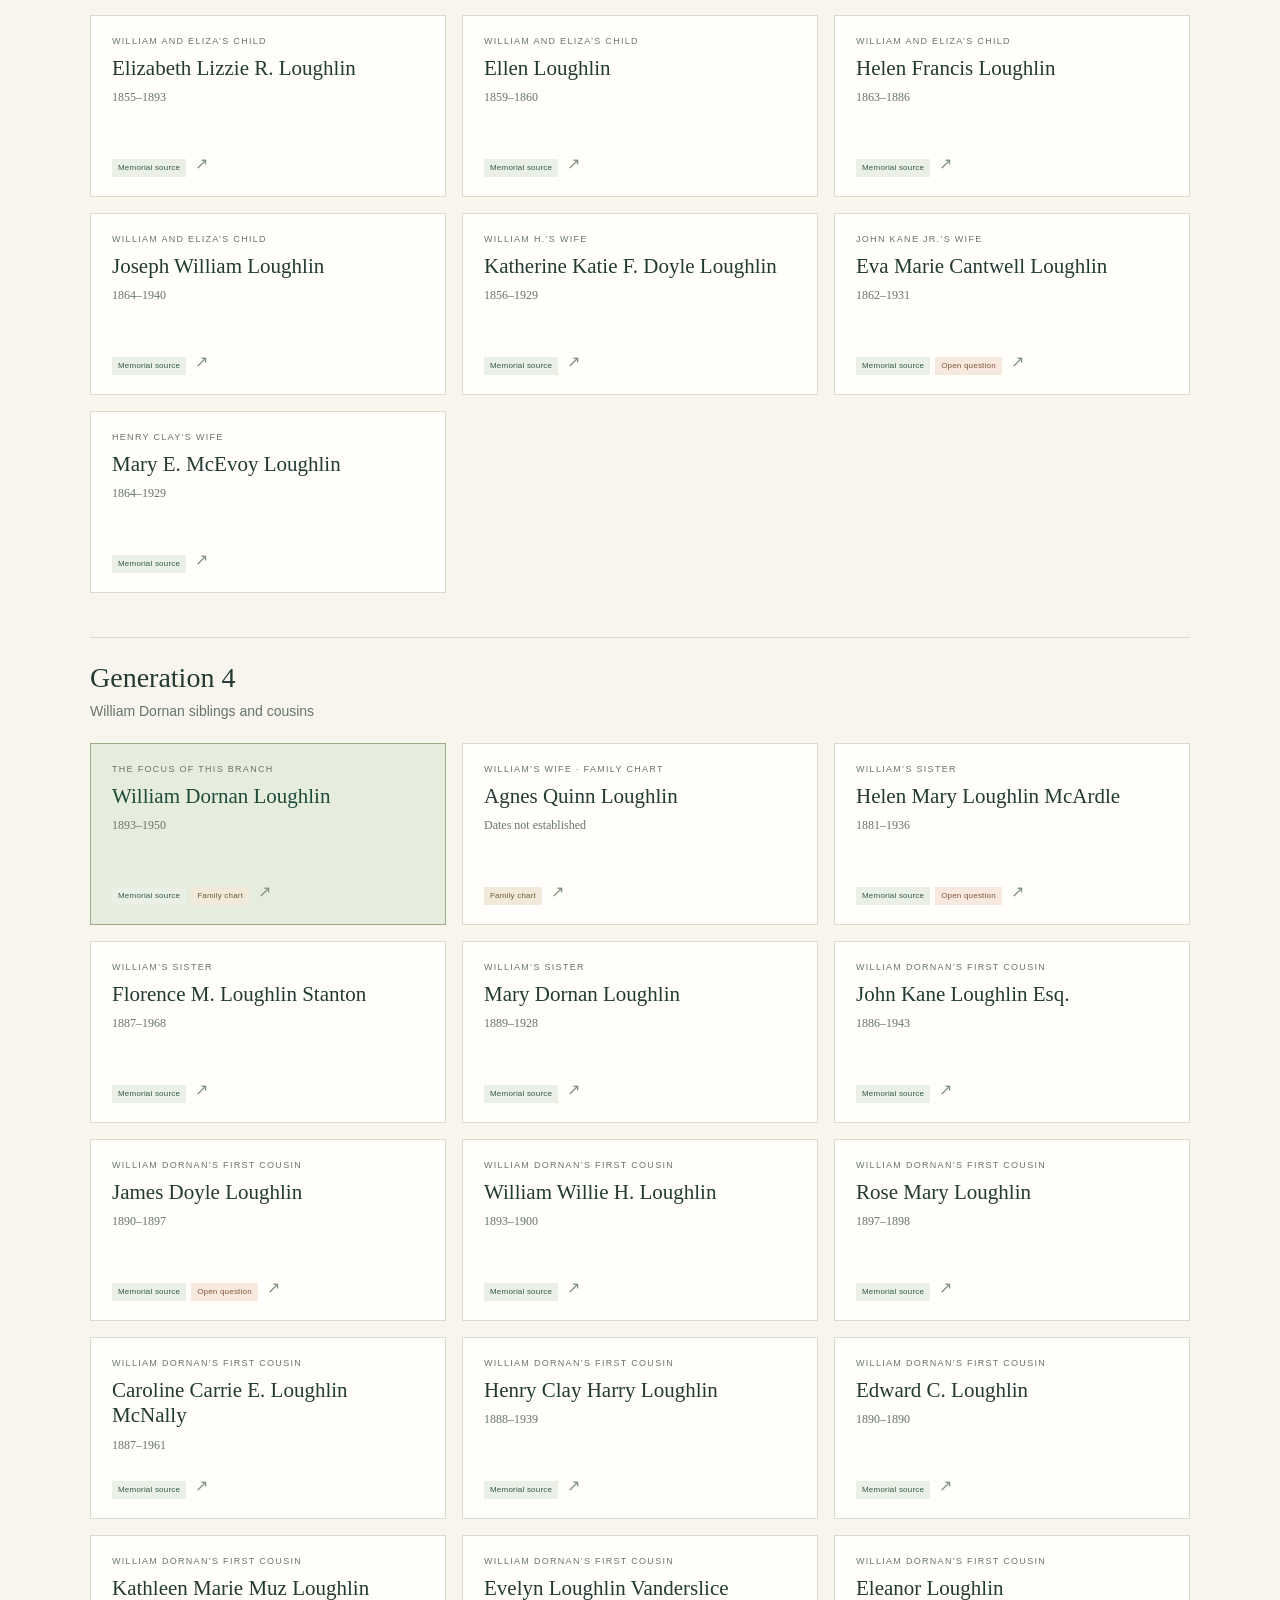
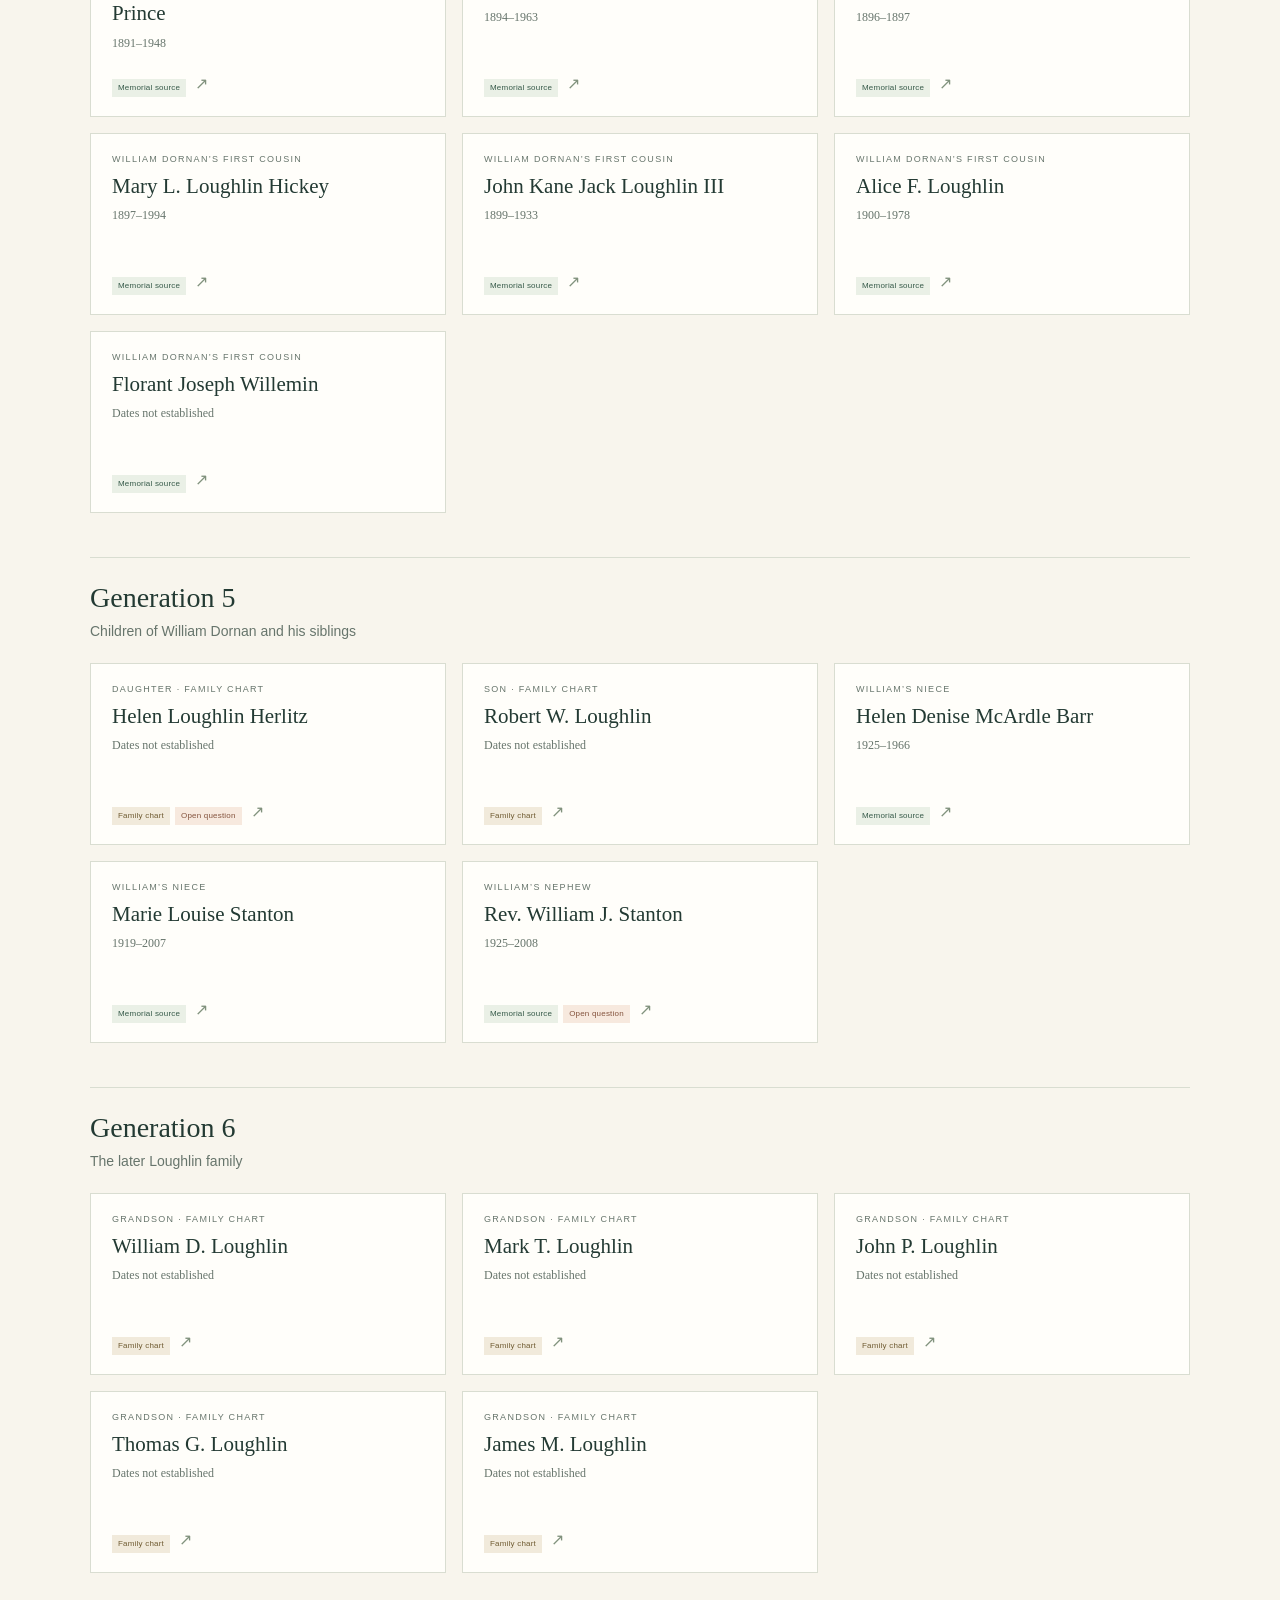
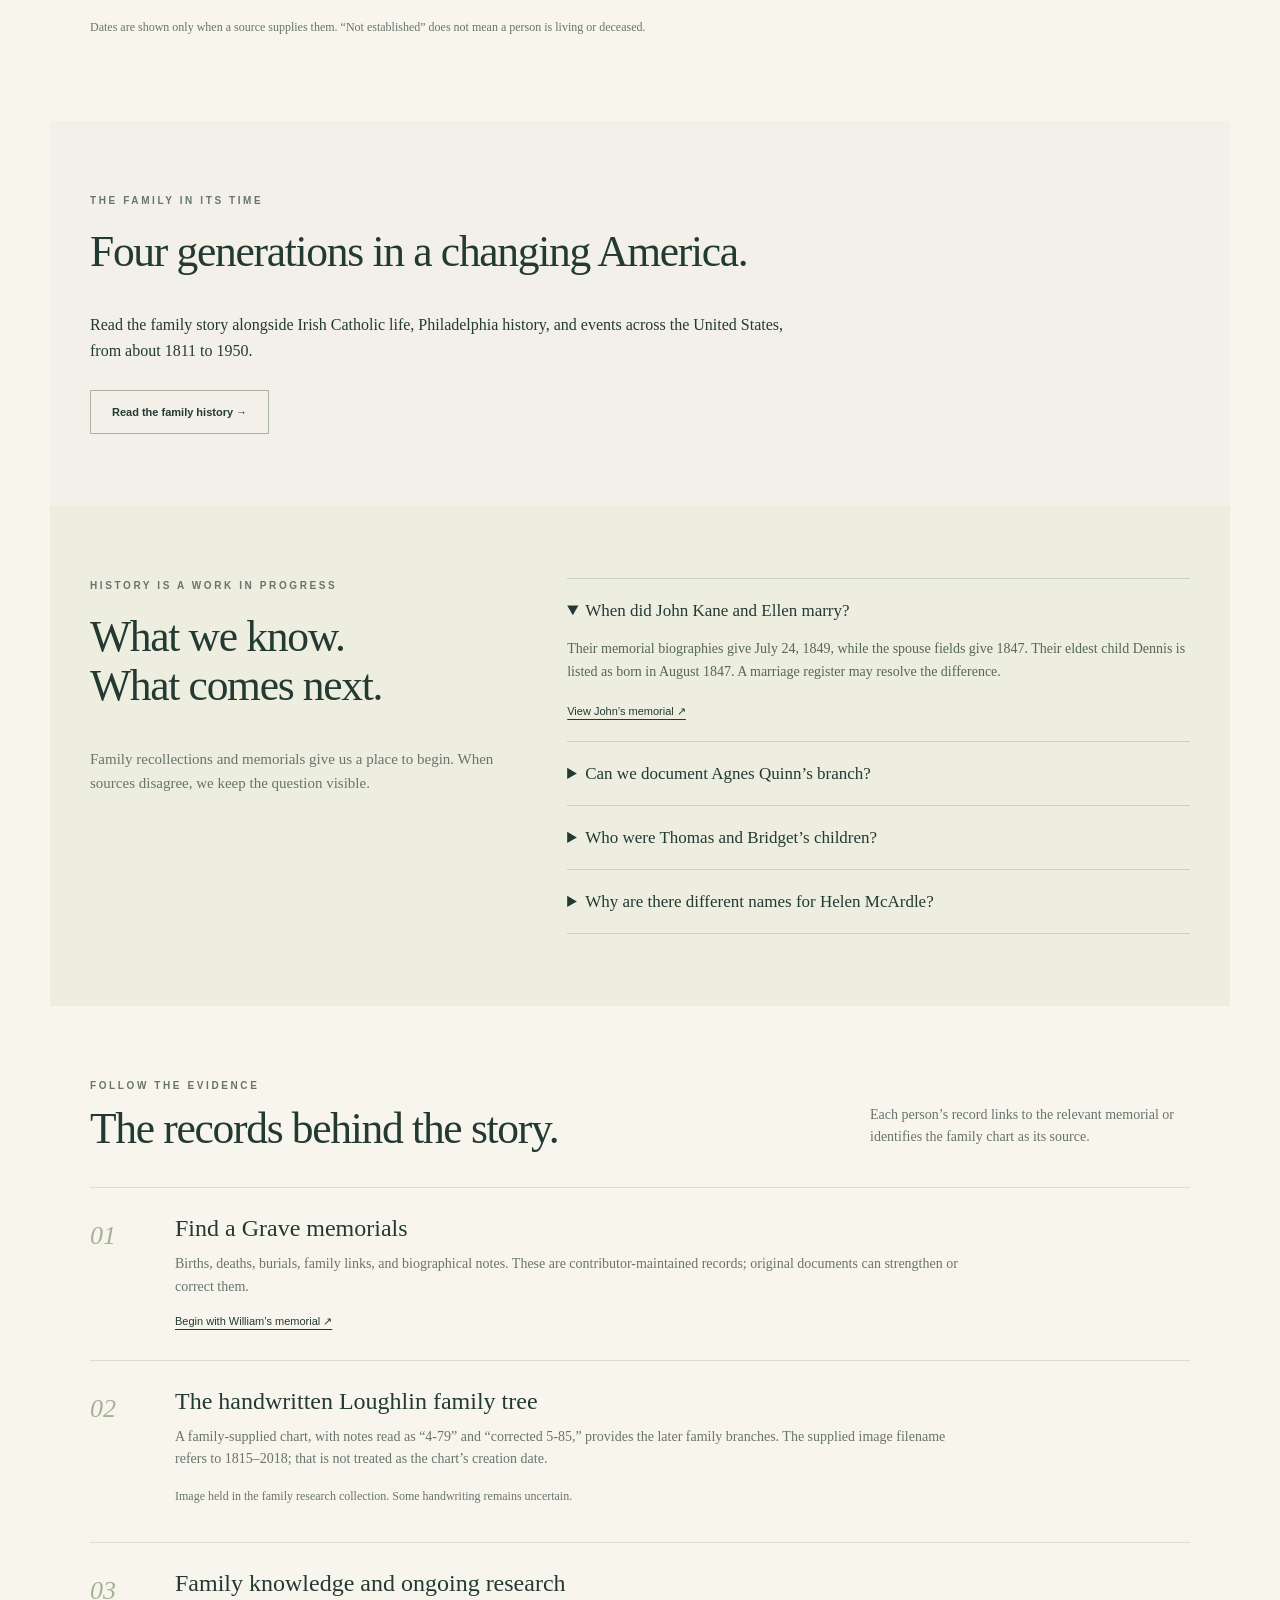
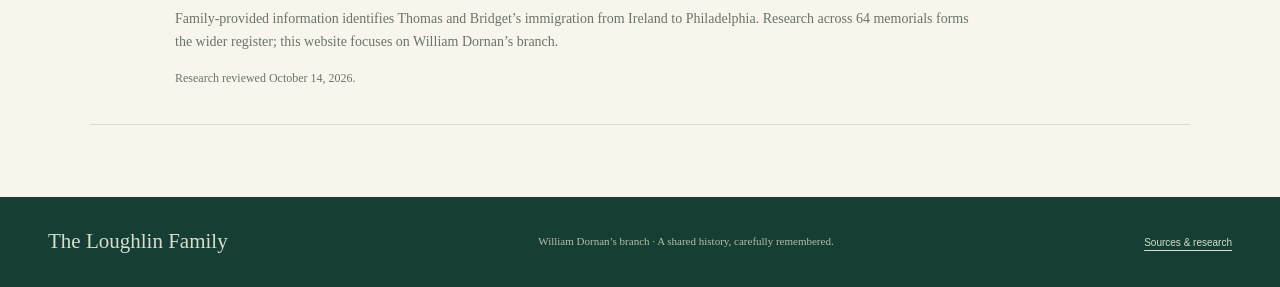
==== commit 4e7e1e31: "Remove walking tour and trip schedule sections" ====
--- a/index.html
+++ b/index.html
@@ -1,54 +1,55 @@
-<!doctype html>
-<html lang="en">
-<head>
-  <meta charset="utf-8">
-  <meta name="viewport" content="width=device-width, initial-scale=1">
-  <meta name="description" content="Explore the Loughlin family line from Donegal to Philadelphia, centered on William Dornan Loughlin (1893–1950), with sources and family research.">
-  <meta name="theme-color" content="#173e35">
-  <title>The Loughlin Family · William Dornan’s Branch</title>
-  <link rel="stylesheet" href="styles.css">
-  <script src="family-data.js" defer></script>
-  <script src="app.js" defer></script>
-</head>
-<body>
-  <a class="skip" href="#main">Skip to family history</a>
-  <header class="site-header">
-    <a class="brand" href="#home"><span class="monogram" aria-hidden="true">L</span><span>THE LOUGHLIN FAMILY<small>A history, still unfolding</small></span></a>
-    <nav aria-label="Main navigation"><a href="history.html">Family history</a><a href="#lineage">Generations</a><a href="#family">Family</a><a href="walking-tour.html">Walking tour</a><a href="schedule.html">Schedule</a><a href="#research">Research</a><a href="#sources">Sources</a></nav>
-  </header>
-  <main id="main">
-    <section class="hero" id="home">
-      <div class="hero-copy"><p class="eyebrow">DONEGAL · PHILADELPHIA · NEW JERSEY</p><h1>Many stories.<br>One family line.</h1><p class="intro">Following the generations that led to <strong>William Dornan Loughlin</strong>, from Thomas and Bridget’s roots in Ireland to the family they built in America.</p><a class="button gold" href="#lineage">Explore our line <span aria-hidden="true">↓</span></a><p class="hero-note">A growing family history, grounded in records and recollections.</p></div>
-      <div class="hero-record"><span class="record-mark" aria-hidden="true">WDL</span><p class="eyebrow">THE FOCUS OF THIS BRANCH</p><h2>William Dornan<br>Loughlin</h2><p class="life">1893 <span>—</span> 1950</p><div class="record-rule"></div><p>Born in Philadelphia, Pennsylvania.<br>Remembered in Boonton, New Jersey.</p><button class="text-button" data-person="william-d">Read William’s record <span aria-hidden="true">↗</span></button><span class="record-number">FAMILY RECORD / 04</span></div>
-    </section>
-    <section class="section lineage-section" id="lineage" aria-labelledby="lineage-title">
-      <div class="section-heading"><div><p class="eyebrow">FOUR GENERATIONS</p><h2 id="lineage-title">Four generations and their families.</h2></div><p>Follow the direct line below, then explore siblings, spouses, and cousins in the generation directory. Select a name for its sources.</p></div>
-      <div class="lineage" id="lineage-tree"></div>
-      <div class="evidence-key"><span><i class="dot memorial"></i> Reported in memorials</span><span><i class="dot chart"></i> Family chart</span><span><i class="dot uncertain"></i> Open question</span></div>
-    </section>
-    <section class="section william-section" aria-labelledby="william-title">
-      <div class="william-heading"><p class="eyebrow">A CLOSER LOOK · 1893–1950</p><h2 id="william-title">William’s family.</h2><p>The youngest of four children of Dr. Dennis Joseph Loughlin and Katherine Dornan. The handwritten chart carries this branch into later generations.</p><button class="button outline" id="print-button">Print this family history</button></div>
-      <div class="william-family"><div class="family-pair" id="focus-couple"></div><p class="connector-label">CHILDREN NAMED IN THE FAMILY CHART</p><div class="children-grid" id="focus-children"></div><p class="small-note">Agnes’s relationship and the later descendants come from the handwritten family chart. William’s memorial does not link a spouse or children.</p><details class="later-generation"><summary>Explore Robert W.’s five children <span aria-hidden="true">+</span></summary><div id="later-children"></div><p class="small-note">Names and child counts are transcribed from the chart; individual dates and supporting records are still needed.</p></details></div>
-    </section>
-    <section class="section" id="family" aria-labelledby="family-title">
-      <div class="section-heading"><div><p class="eyebrow">THE PEOPLE BEHIND THE NAMES</p><h2 id="family-title">The family by generation.</h2></div><p>From Thomas and Bridget to William Dornan and the wider family. Generation numbers describe family position, not fixed historical periods. Spouses share a generation; Eleanor’s parents appear with the early roots.</p></div>
-      <div class="directory-tools"><label class="search-label" for="family-search"><span>Find a family member</span><input type="search" id="family-search" placeholder="Search a name or place…" autocomplete="off"></label><label for="family-filter">Show<select id="family-filter"><option value="all">All generations</option><option value="1">Generation 1</option><option value="2">Generation 2</option><option value="3">Generation 3</option><option value="4">Generation 4</option><option value="5">Generation 5</option><option value="6">Generation 6</option></select></label></div>
-      <nav class="generation-jumps" aria-label="Jump to generation"><a href="#family" data-generation="1">Generation 1</a><a href="#family" data-generation="2">Generation 2</a><a href="#family" data-generation="3">Generation 3</a><a href="#family" data-generation="4">Generation 4</a><a href="#family" data-generation="5">Generation 5</a><a href="#family" data-generation="6">Generation 6</a></nav><p class="results-count" id="results-count" aria-live="polite"></p><div class="directory" id="family-directory"></div>
-      <p class="small-note">Dates are shown only when a source supplies them. “Not established” does not mean a person is living or deceased.</p>
-    </section>
-    <section class="section history-invitation"><p class="eyebrow">THE FAMILY IN ITS TIME</p><h2>Four generations in a changing America.</h2><p>Read the family story alongside Irish Catholic life, Philadelphia history, and events across the United States, from about 1811 to 1950.</p><a class="button outline" href="history.html">Read the family history →</a></section><section class="section tour-invitation" aria-labelledby="tour-invite-title"><div><p class="eyebrow">WALK IN THEIR FOOTSTEPS</p><h2 id="tour-invite-title">The family’s Philadelphia.</h2><p>Three neighborhood walks follow the places associated with Thomas, John Kane, and Ellen Sweeny Loughlin, with a separate cemetery visit. Bring the family notes along as you explore.</p></div><a class="button outline" href="walking-tour.html">Explore the walking guide <span aria-hidden="true">→</span></a></section>
-    <section class="section research-section" id="research" aria-labelledby="research-title">
-      <div><p class="eyebrow">HISTORY IS A WORK IN PROGRESS</p><h2 id="research-title">What we know.<br>What comes next.</h2><p>Family recollections and memorials give us a place to begin. When sources disagree, we keep the question visible.</p></div><div class="questions">
-        <details open><summary>When did John Kane and Ellen marry?</summary><p>Their memorial biographies give July 24, 1849, while the spouse fields give 1847. Their eldest child Dennis is listed as born in August 1847. A marriage register may resolve the difference.</p><a href="https://www.findagrave.com/memorial/90204872/john-kane-loughlin" target="_blank" rel="noopener noreferrer">View John’s memorial ↗</a></details>
-        <details><summary>Can we document Agnes Quinn’s branch?</summary><p>The chart names Agnes as William’s wife, with children Helen and Robert W. William’s memorial does not link them. A marriage record and his 1950 obituary are useful next sources.</p></details>
-        <details><summary>Who were Thomas and Bridget’s children?</summary><p>Their memorial biographies name William, John Kane, Elizabeth, and two daughters named Mary, one who died in infancy. Harry, Dennis, and Robert at the chart’s left edge remain unplaced. Old St. Joseph’s baptism registers may help.</p></details>
-        <details><summary>Why are there different names for Helen McArdle?</summary><p>Helen’s own memorial uses Helen Mary; her mother Katherine’s biography uses Helen Denise. A birth or marriage record is needed to reconcile those names.</p></details>
-      </div>
-    </section>
-    <section class="section sources-section" id="sources" aria-labelledby="sources-title"><div class="section-heading"><div><p class="eyebrow">FOLLOW THE EVIDENCE</p><h2 id="sources-title">The records behind the story.</h2></div><p>Each person’s record links to the relevant memorial or identifies the family chart as its source.</p></div><div class="source-list"><article><span class="source-num">01</span><div><h3>Find a Grave memorials</h3><p>Births, deaths, burials, family links, and biographical notes. These are contributor-maintained records; original documents can strengthen or correct them.</p><a href="https://www.findagrave.com/memorial/96990644/william_d-loughlin" target="_blank" rel="noopener noreferrer">Begin with William’s memorial ↗</a></div></article><article><span class="source-num">02</span><div><h3>The handwritten Loughlin family tree</h3><p>A family-supplied chart, with notes read as “4-79” and “corrected 5-85,” provides the later family branches. The supplied image filename refers to 1815–2018; that is not treated as the chart’s creation date.</p><p class="small-note">Image held in the family research collection. Some handwriting remains uncertain.</p></div></article><article><span class="source-num">03</span><div><h3>Family knowledge and ongoing research</h3><p>Family-provided information identifies Thomas and Bridget’s immigration from Ireland to Philadelphia. Research across 64 memorials forms the wider register; this website focuses on William Dornan’s branch.</p><p class="small-note">Research reviewed October 14, 2026.</p></div></article></div></section>
-  </main>
-  <footer><a class="footer-name" href="#home">The Loughlin Family</a><p>William Dornan’s branch · A shared history, carefully remembered.</p><a href="#sources">Sources & research</a></footer>
-  <dialog id="person-dialog" aria-labelledby="person-title"><button class="close-dialog" aria-label="Close person record">×</button><div id="person-detail"></div></dialog>
-  <noscript><div class="no-script">Enable JavaScript to explore individual family records. William Dornan Loughlin (1893–1950) was the son of Dr. Dennis Joseph Loughlin and Katherine Dornan, and grandson of John Kane Loughlin Sr. and Eleanor Sweeny. Source: <a href="https://www.findagrave.com/memorial/96990644/william_d-loughlin">William’s memorial</a>.</div></noscript>
-</body>
-</html>
+<!doctype html>
+<html lang="en">
+<head>
+  <meta charset="utf-8">
+  <meta name="viewport" content="width=device-width, initial-scale=1">
+  <meta name="description" content="Explore the Loughlin family line from Donegal to Philadelphia, centered on William Dornan Loughlin (1893–1950), with sources and family research.">
+  <meta name="theme-color" content="#173e35">
+  <title>The Loughlin Family · William Dornan’s Branch</title>
+  <link rel="stylesheet" href="styles.css">
+  <script src="family-data.js?v=20261014-civilian" defer></script>
+  <script src="app.js" defer></script>
+</head>
+<body>
+  <a class="skip" href="#main">Skip to family history</a>
+  <header class="site-header">
+    <a class="brand" href="#home"><span class="monogram" aria-hidden="true">L</span><span>THE LOUGHLIN FAMILY<small>A history, still unfolding</small></span></a>
+    <nav aria-label="Main navigation"><a href="history.html">Family history</a><a href="#lineage">Generations</a><a href="#family">Family</a><a href="#research">Research</a><a href="#sources">Sources</a></nav>
+  </header>
+  <main id="main">
+    <section class="hero" id="home">
+      <div class="hero-copy"><p class="eyebrow">DONEGAL · PHILADELPHIA · NEW JERSEY</p><h1>Many stories.<br>One family line.</h1><p class="intro">Following the generations that led to <strong>William Dornan Loughlin</strong>, from Thomas and Bridget’s roots in Ireland to the family they built in America.</p><a class="button gold" href="#lineage">Explore our line <span aria-hidden="true">↓</span></a><p class="hero-note">A growing family history, grounded in records and recollections.</p></div>
+      <div class="hero-record"><span class="record-mark" aria-hidden="true">WDL</span><p class="eyebrow">THE FOCUS OF THIS BRANCH</p><h2>William Dornan<br>Loughlin</h2><p class="life">1893 <span>—</span> 1950</p><div class="record-rule"></div><p>Born in Philadelphia, Pennsylvania.<br>Remembered in Boonton, New Jersey.</p><button class="text-button" data-person="william-d">Read William’s record <span aria-hidden="true">↗</span></button><span class="record-number">FAMILY RECORD / 04</span></div>
+    </section>
+    <section class="section lineage-section" id="lineage" aria-labelledby="lineage-title">
+      <div class="section-heading"><div><p class="eyebrow">FOUR GENERATIONS</p><h2 id="lineage-title">Four generations and their families.</h2></div><p>Follow the direct line below, then explore siblings, spouses, and cousins in the generation directory. Select a name for its sources.</p></div>
+      <div class="lineage" id="lineage-tree"></div>
+      <div class="evidence-key"><span><i class="dot memorial"></i> Reported in memorials</span><span><i class="dot chart"></i> Family chart</span><span><i class="dot uncertain"></i> Open question</span></div>
+    </section>
+    <section class="section william-section" aria-labelledby="william-title">
+      <div class="william-heading"><p class="eyebrow">A CLOSER LOOK · 1893–1950</p><h2 id="william-title">William’s family.</h2><p>The youngest of four children of Dr. Dennis Joseph Loughlin and Katherine Dornan. The handwritten chart carries this branch into later generations.</p><button class="button outline" id="print-button">Print this family history</button></div>
+      <div class="william-family"><div class="family-pair" id="focus-couple"></div><p class="connector-label">CHILDREN NAMED IN THE FAMILY CHART</p><div class="children-grid" id="focus-children"></div><p class="small-note">Agnes’s relationship and the later descendants come from the handwritten family chart. William’s memorial does not link a spouse or children.</p><details class="later-generation"><summary>Explore Robert W.’s five children <span aria-hidden="true">+</span></summary><div id="later-children"></div><p class="small-note">Names and child counts are transcribed from the chart; individual dates and supporting records are still needed.</p></details></div>
+    </section>
+    <section class="section" id="family" aria-labelledby="family-title">
+      <div class="section-heading"><div><p class="eyebrow">THE PEOPLE BEHIND THE NAMES</p><h2 id="family-title">The family by generation.</h2></div><p>From Thomas and Bridget to William Dornan and the wider family. Generation numbers describe family position, not fixed historical periods. Spouses share a generation; Eleanor’s parents appear with the early roots.</p></div>
+      <div class="directory-tools"><label class="search-label" for="family-search"><span>Find a family member</span><input type="search" id="family-search" placeholder="Search a name or place…" autocomplete="off"></label><label for="family-filter">Show<select id="family-filter"><option value="all">All generations</option><option value="1">Generation 1</option><option value="2">Generation 2</option><option value="3">Generation 3</option><option value="4">Generation 4</option><option value="5">Generation 5</option><option value="6">Generation 6</option></select></label></div>
+      <nav class="generation-jumps" aria-label="Jump to generation"><a href="#family" data-generation="1">Generation 1</a><a href="#family" data-generation="2">Generation 2</a><a href="#family" data-generation="3">Generation 3</a><a href="#family" data-generation="4">Generation 4</a><a href="#family" data-generation="5">Generation 5</a><a href="#family" data-generation="6">Generation 6</a></nav><p class="results-count" id="results-count" aria-live="polite"></p><div class="directory" id="family-directory"></div>
+      <p class="small-note">Dates are shown only when a source supplies them. “Not established” does not mean a person is living or deceased.</p>
+    </section>
+    <section class="section history-invitation"><p class="eyebrow">THE FAMILY IN ITS TIME</p><h2>Four generations in a changing America.</h2><p>Read the family story alongside Irish Catholic life, Philadelphia history, and events across the United States, from about 1811 to 1950.</p><a class="button outline" href="history.html">Read the family history →</a></section>
+    <section class="section research-section" id="research" aria-labelledby="research-title">
+      <div><p class="eyebrow">HISTORY IS A WORK IN PROGRESS</p><h2 id="research-title">What we know.<br>What comes next.</h2><p>Family recollections and memorials give us a place to begin. When sources disagree, we keep the question visible.</p></div><div class="questions">
+        <details open><summary>When did John Kane and Ellen marry?</summary><p>Their memorial biographies give July 24, 1849, while the spouse fields give 1847. Their eldest child Dennis is listed as born in August 1847. A marriage register may resolve the difference.</p><a href="https://www.findagrave.com/memorial/90204872/john-kane-loughlin" target="_blank" rel="noopener noreferrer">View John’s memorial ↗</a></details>
+        <details><summary>Can we document Agnes Quinn’s branch?</summary><p>The chart names Agnes as William’s wife, with children Helen and Robert W. William’s memorial does not link them. A marriage record and his 1950 obituary are useful next sources.</p></details>
+        <details><summary>Who were Thomas and Bridget’s children?</summary><p>Their memorial biographies name William, John Kane, Elizabeth, and two daughters named Mary, one who died in infancy. Harry, Dennis, and Robert at the chart’s left edge remain unplaced. Old St. Joseph’s baptism registers may help.</p></details>
+        <details><summary>Why are there different names for Helen McArdle?</summary><p>Helen’s own memorial uses Helen Mary; her mother Katherine’s biography uses Helen Denise. A birth or marriage record is needed to reconcile those names.</p></details>
+      </div>
+    </section>
+    <section class="section sources-section" id="sources" aria-labelledby="sources-title"><div class="section-heading"><div><p class="eyebrow">FOLLOW THE EVIDENCE</p><h2 id="sources-title">The records behind the story.</h2></div><p>Each person’s record links to the relevant memorial or identifies the family chart as its source.</p></div><div class="source-list"><article><span class="source-num">01</span><div><h3>Find a Grave memorials</h3><p>Births, deaths, burials, family links, and biographical notes. These are contributor-maintained records; original documents can strengthen or correct them.</p><a href="https://www.findagrave.com/memorial/96990644/william_d-loughlin" target="_blank" rel="noopener noreferrer">Begin with William’s memorial ↗</a></div></article><article><span class="source-num">02</span><div><h3>The handwritten Loughlin family tree</h3><p>A family-supplied chart, with notes read as “4-79” and “corrected 5-85,” provides the later family branches. The supplied image filename refers to 1815–2018; that is not treated as the chart’s creation date.</p><p class="small-note">Image held in the family research collection. Some handwriting remains uncertain.</p></div></article><article><span class="source-num">03</span><div><h3>Family knowledge and ongoing research</h3><p>Family-provided information identifies Thomas and Bridget’s immigration from Ireland to Philadelphia. Research across 64 memorials forms the wider register; this website focuses on William Dornan’s branch.</p><p class="small-note">Research reviewed October 14, 2026.</p></div></article></div></section>
+  </main>
+  <footer><a class="footer-name" href="#home">The Loughlin Family</a><p>William Dornan’s branch · A shared history, carefully remembered.</p><a href="#sources">Sources & research</a></footer>
+  <dialog id="person-dialog" aria-labelledby="person-title"><button class="close-dialog" aria-label="Close person record">×</button><div id="person-detail"></div></dialog>
+  <noscript><div class="no-script">Enable JavaScript to explore individual family records. William Dornan Loughlin (1893–1950) was the son of Dr. Dennis Joseph Loughlin and Katherine Dornan, and grandson of John Kane Loughlin Sr. and Eleanor Sweeny. Source: <a href="https://www.findagrave.com/memorial/96990644/william_d-loughlin">William’s memorial</a>.</div></noscript>
+</body>
+</html>
+
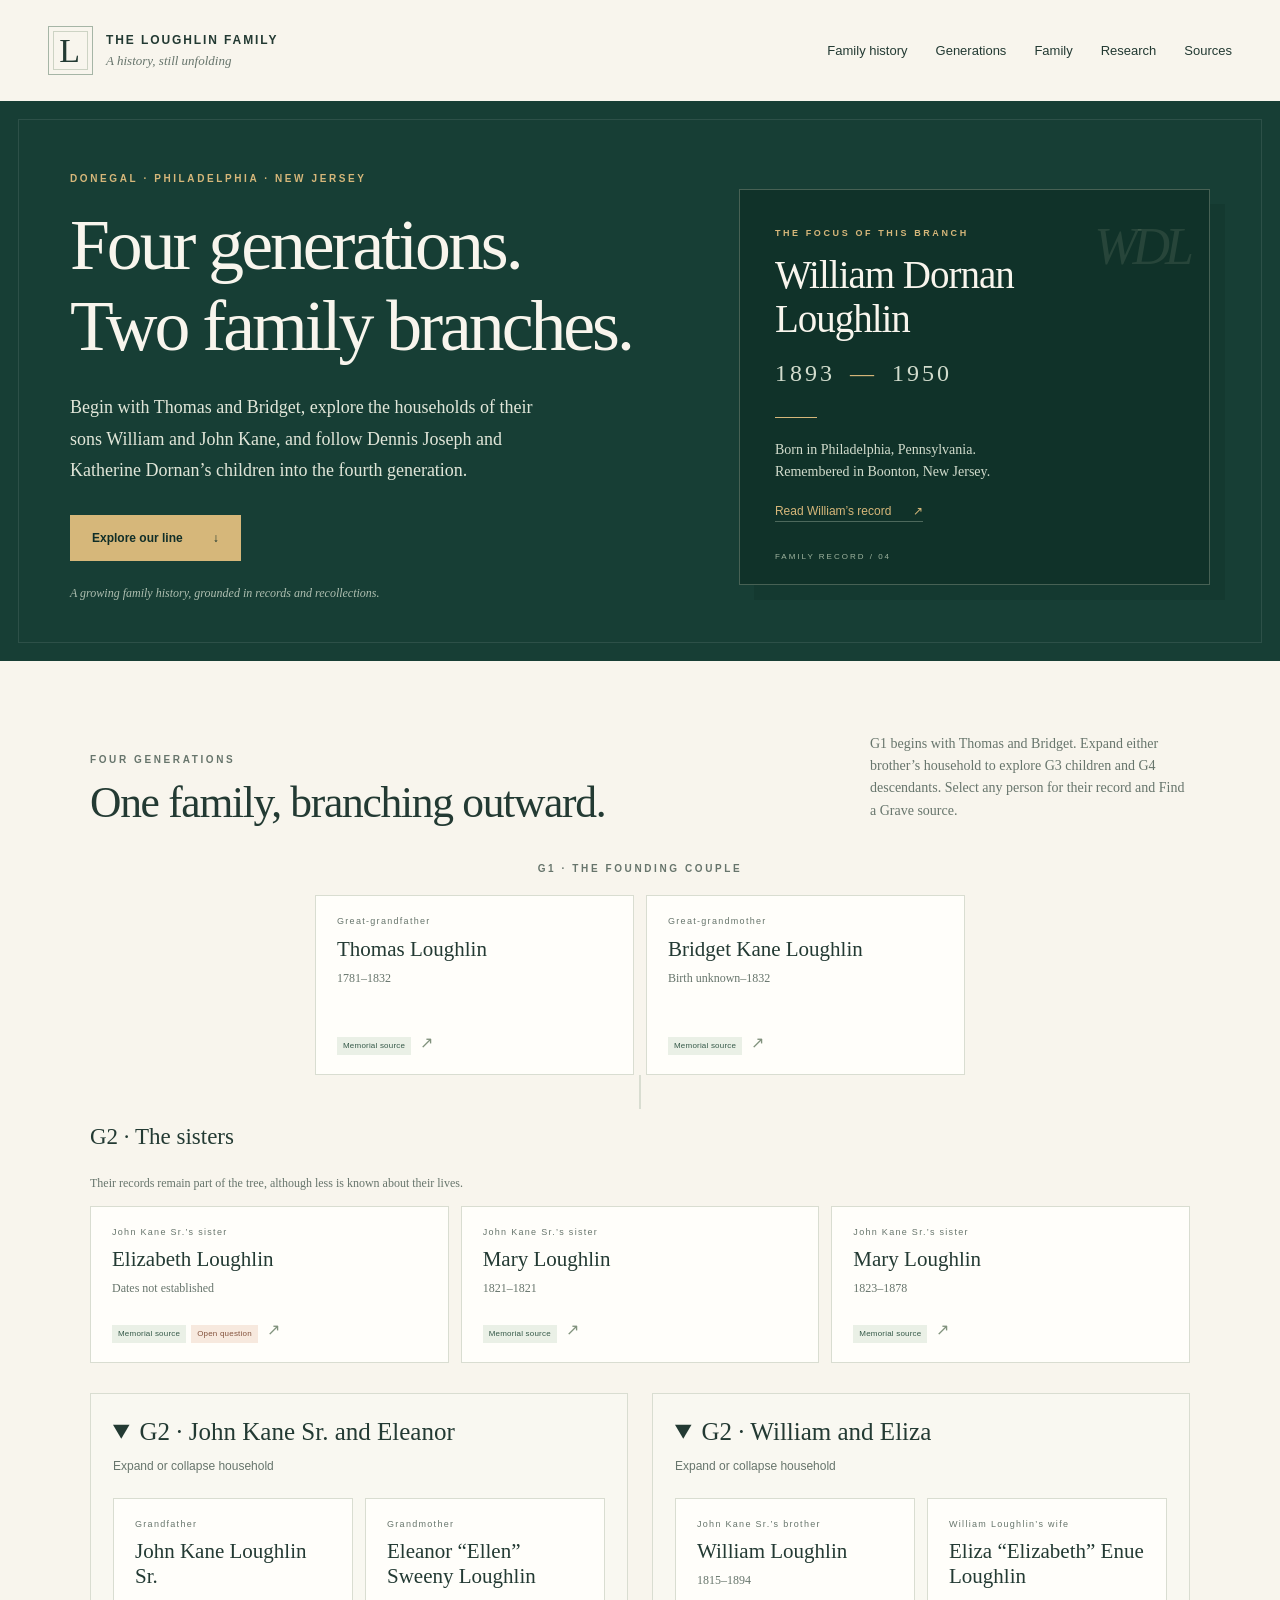
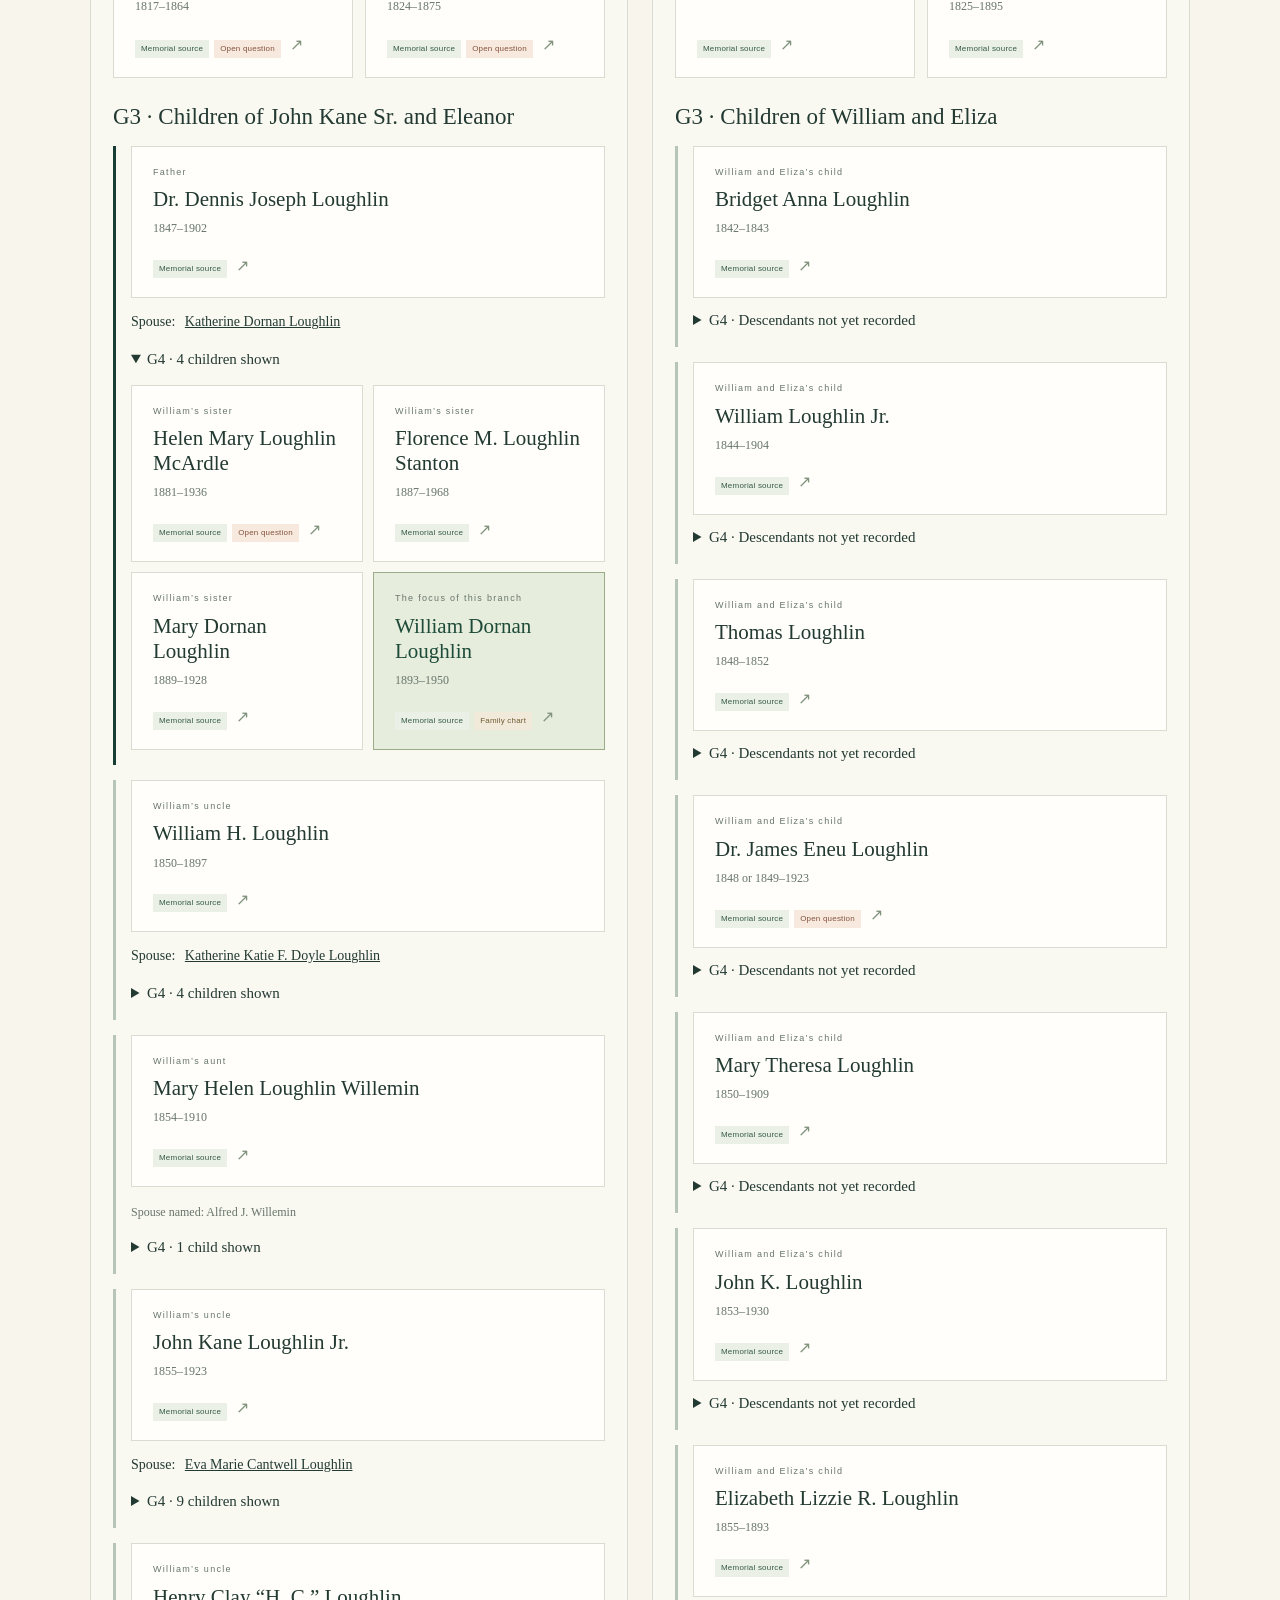
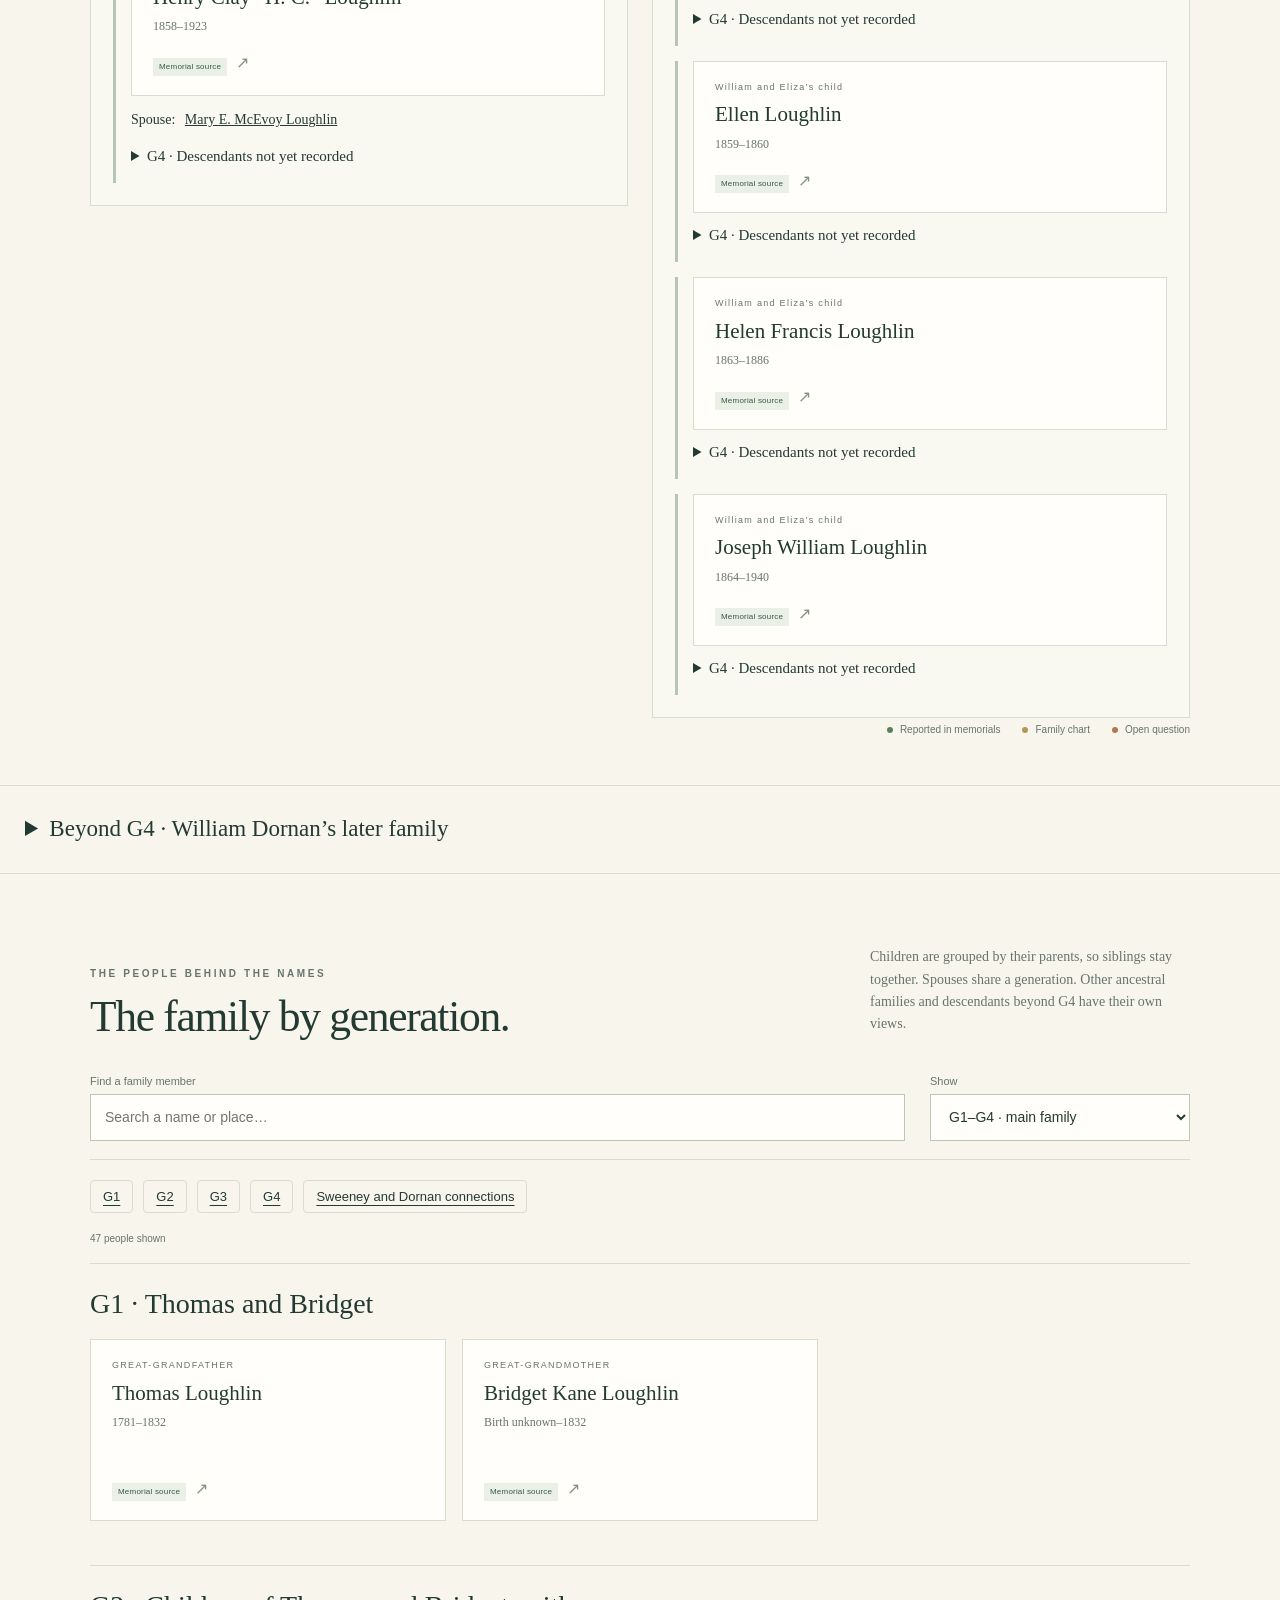
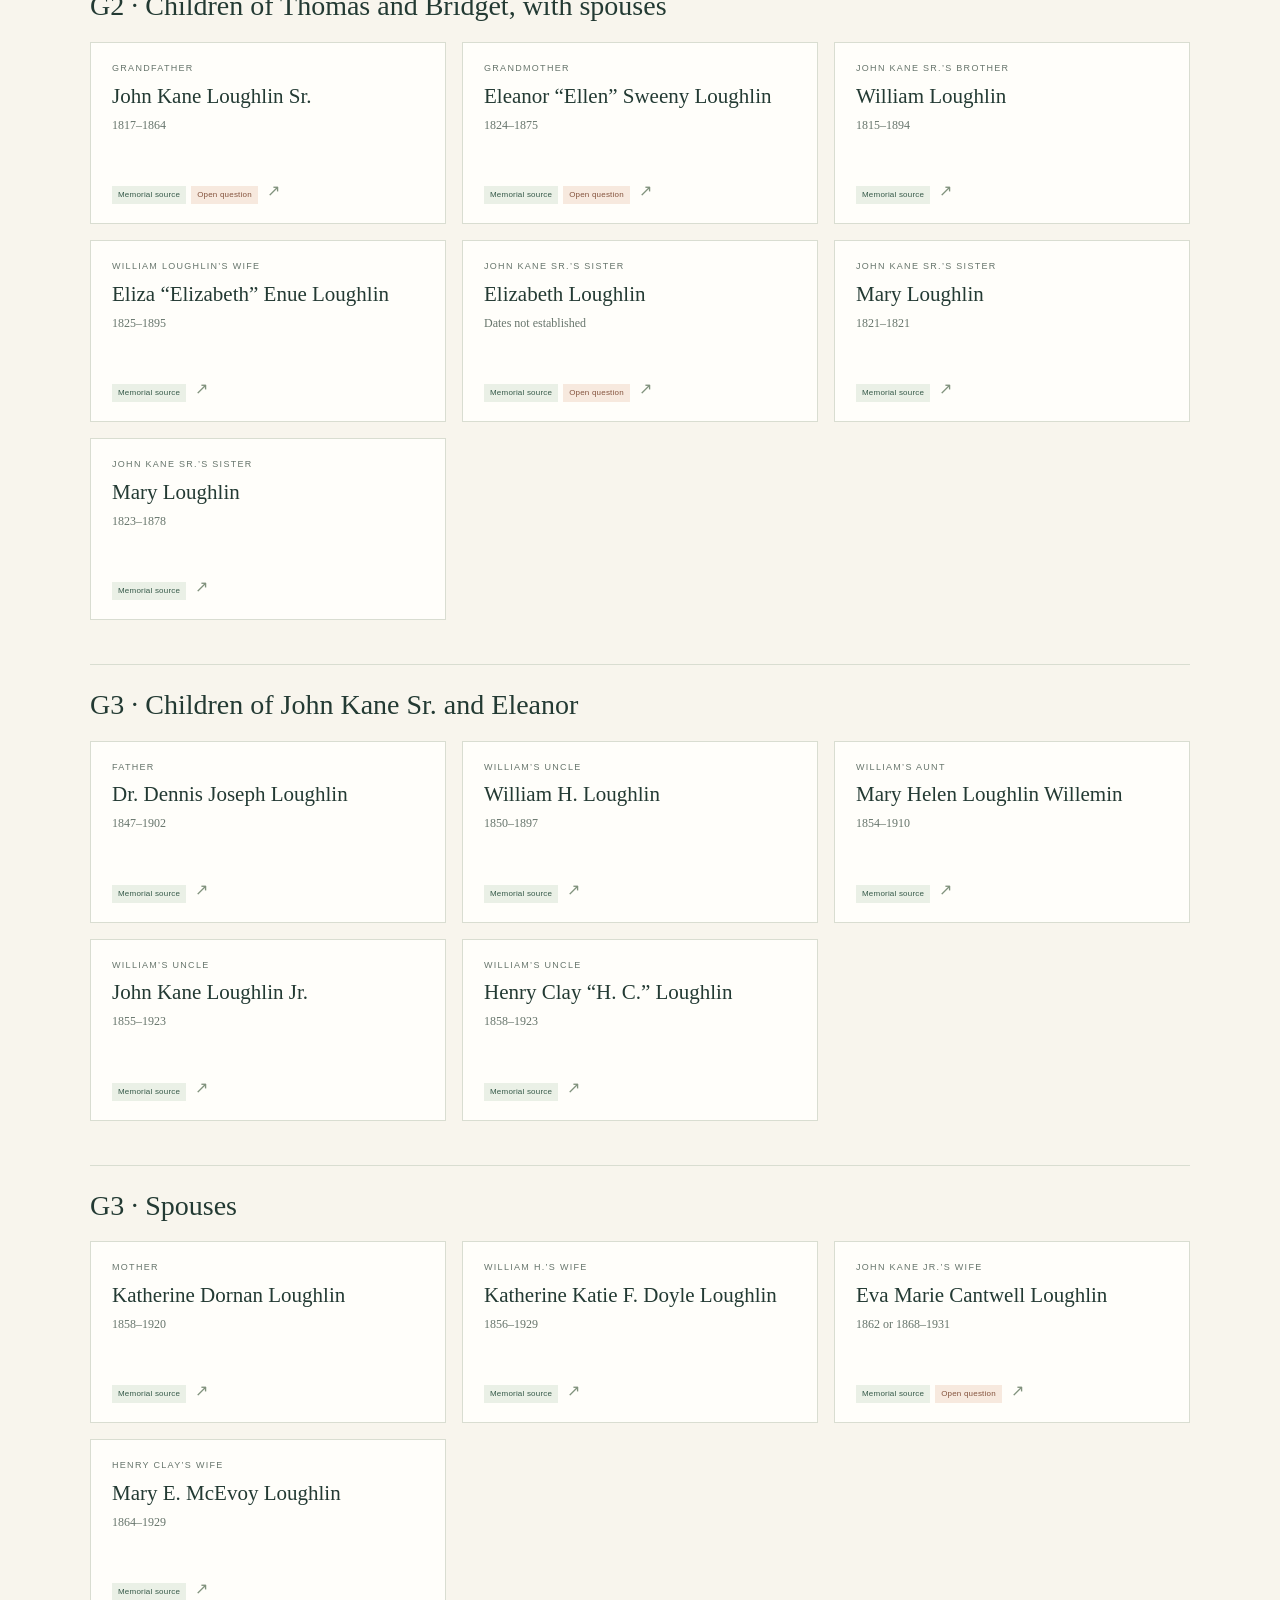
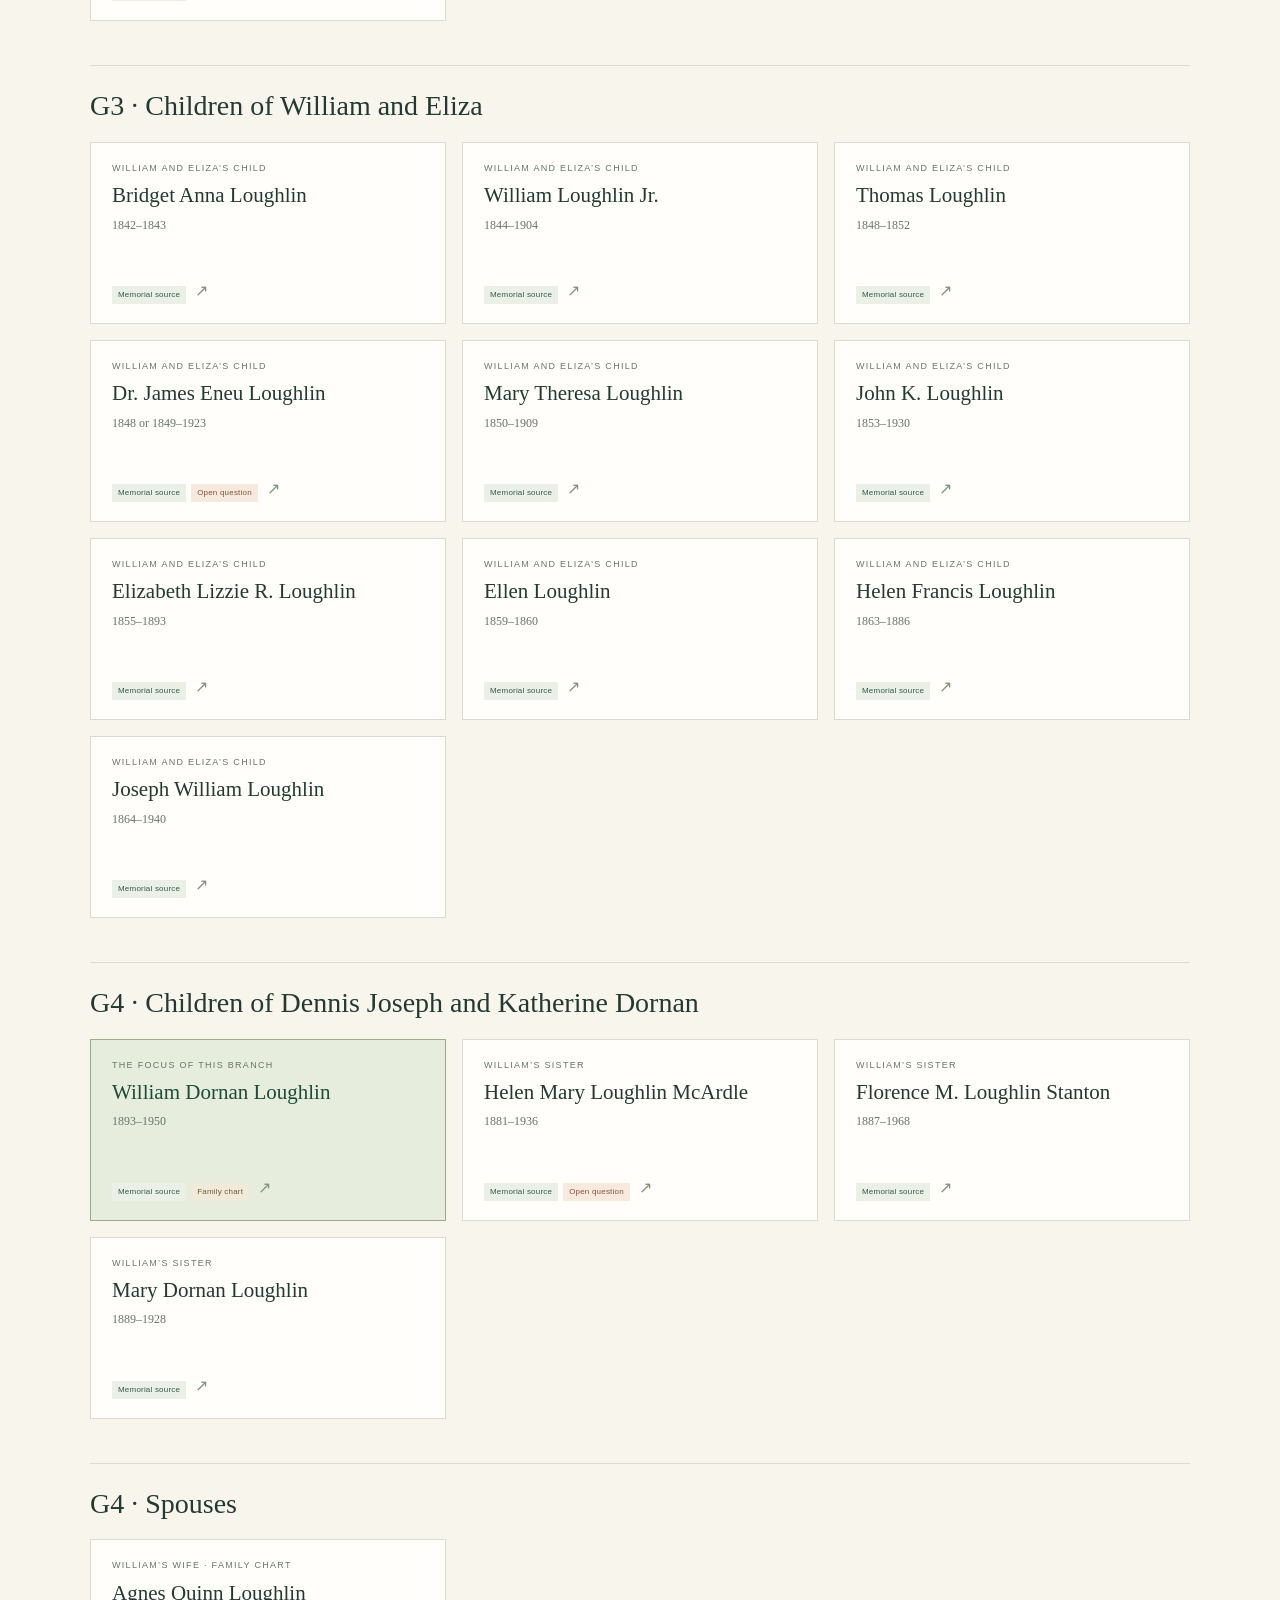
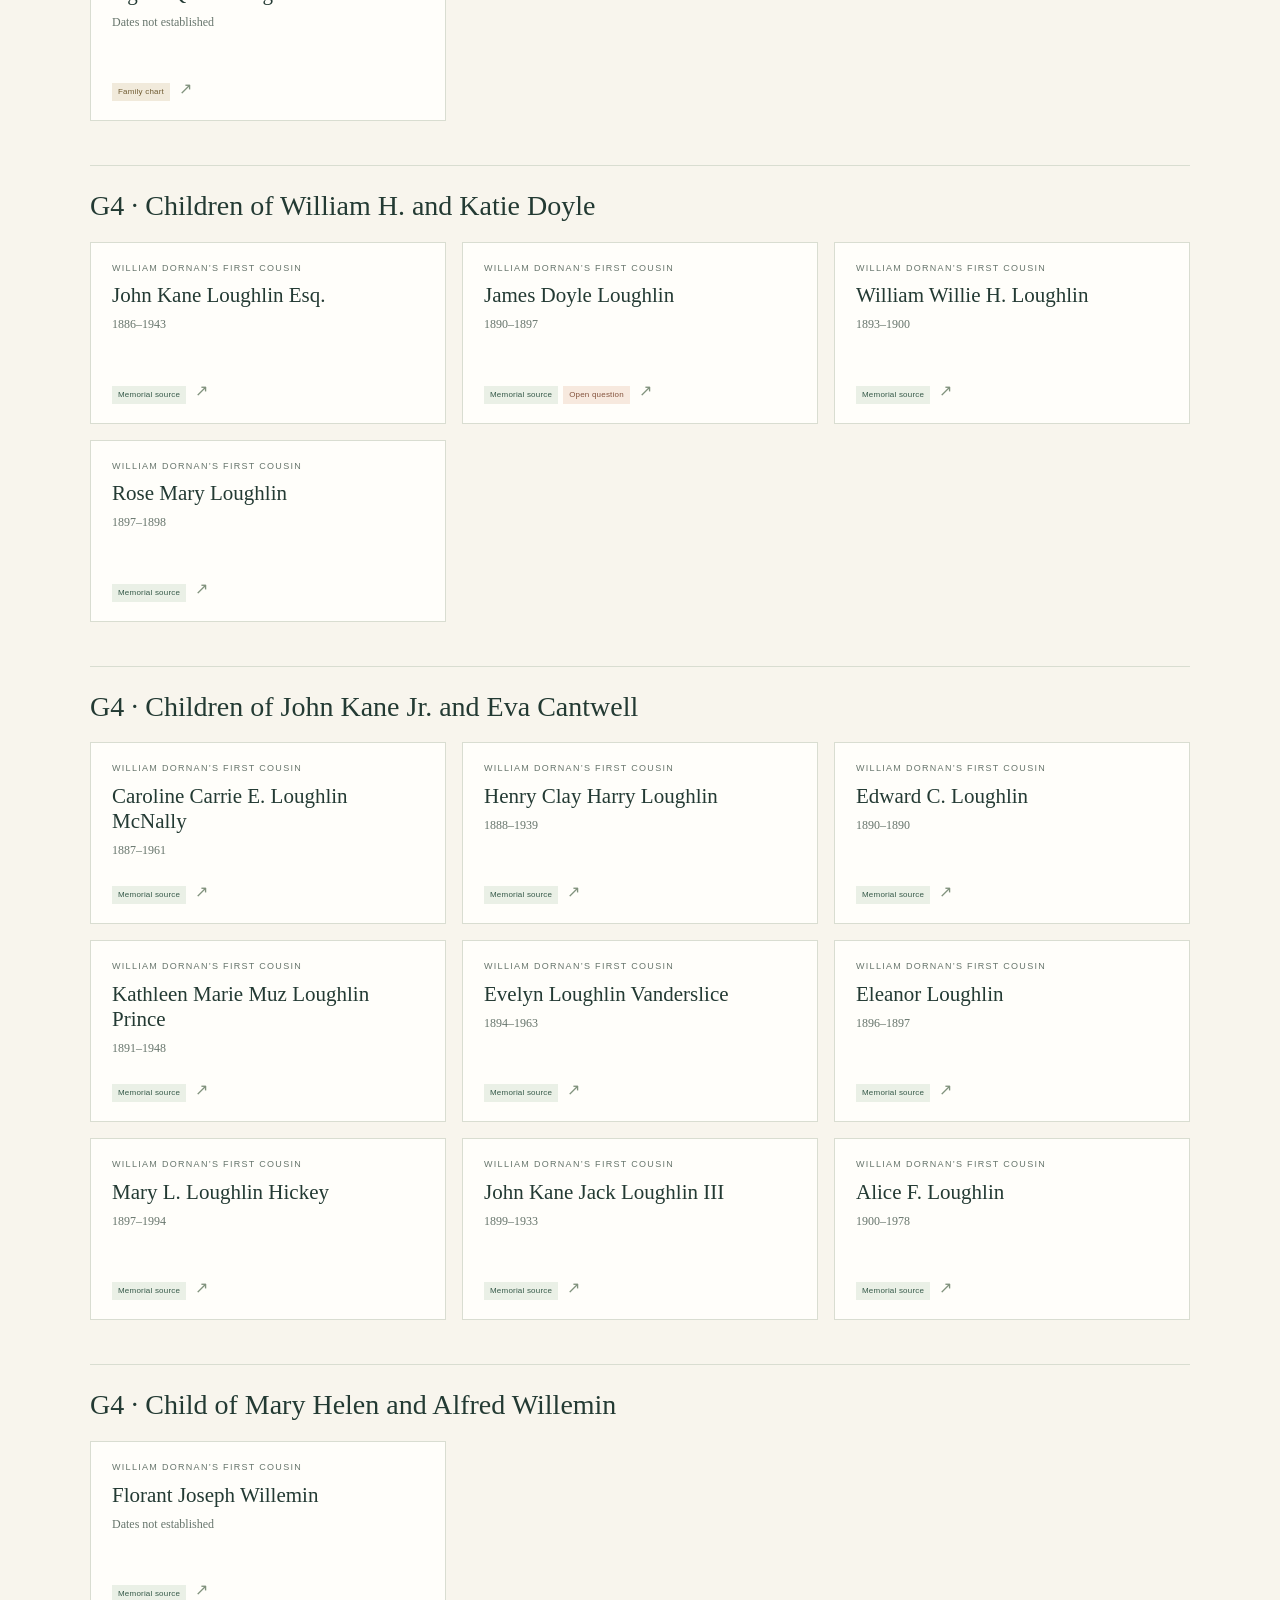
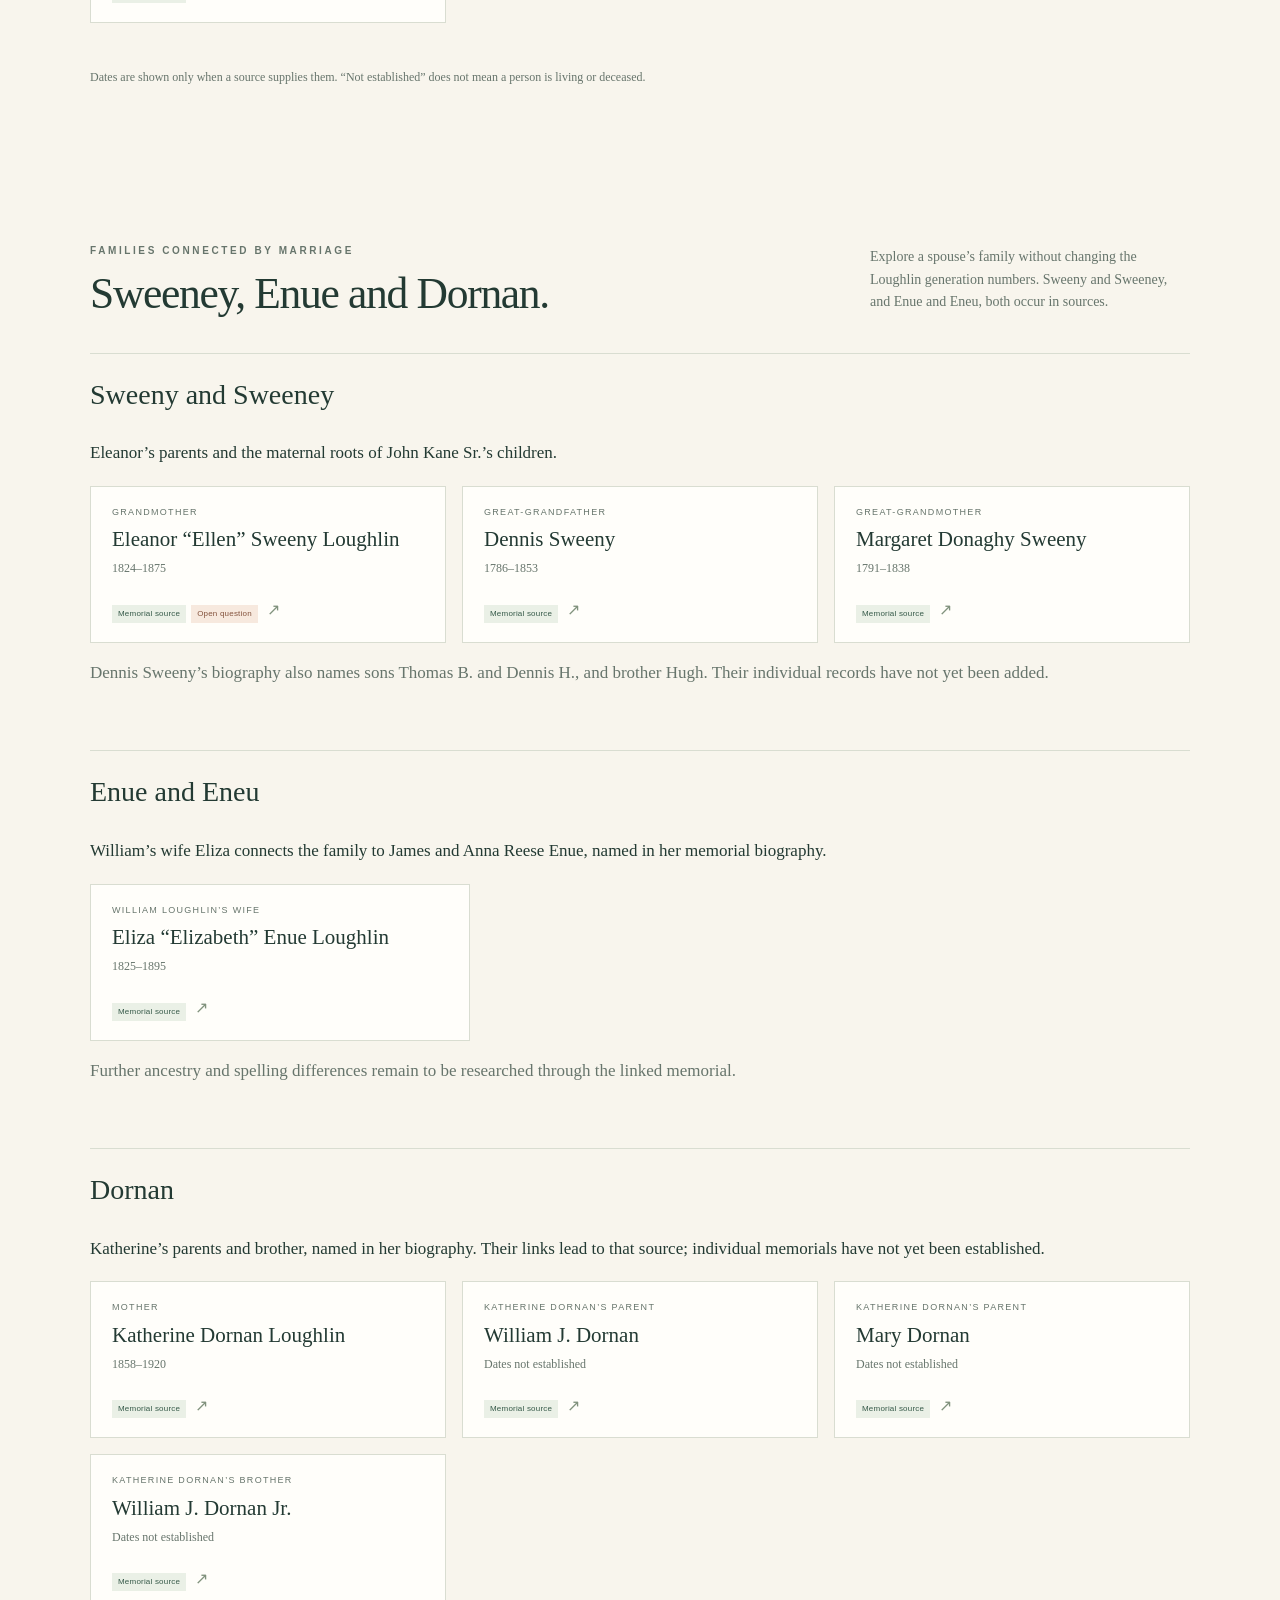
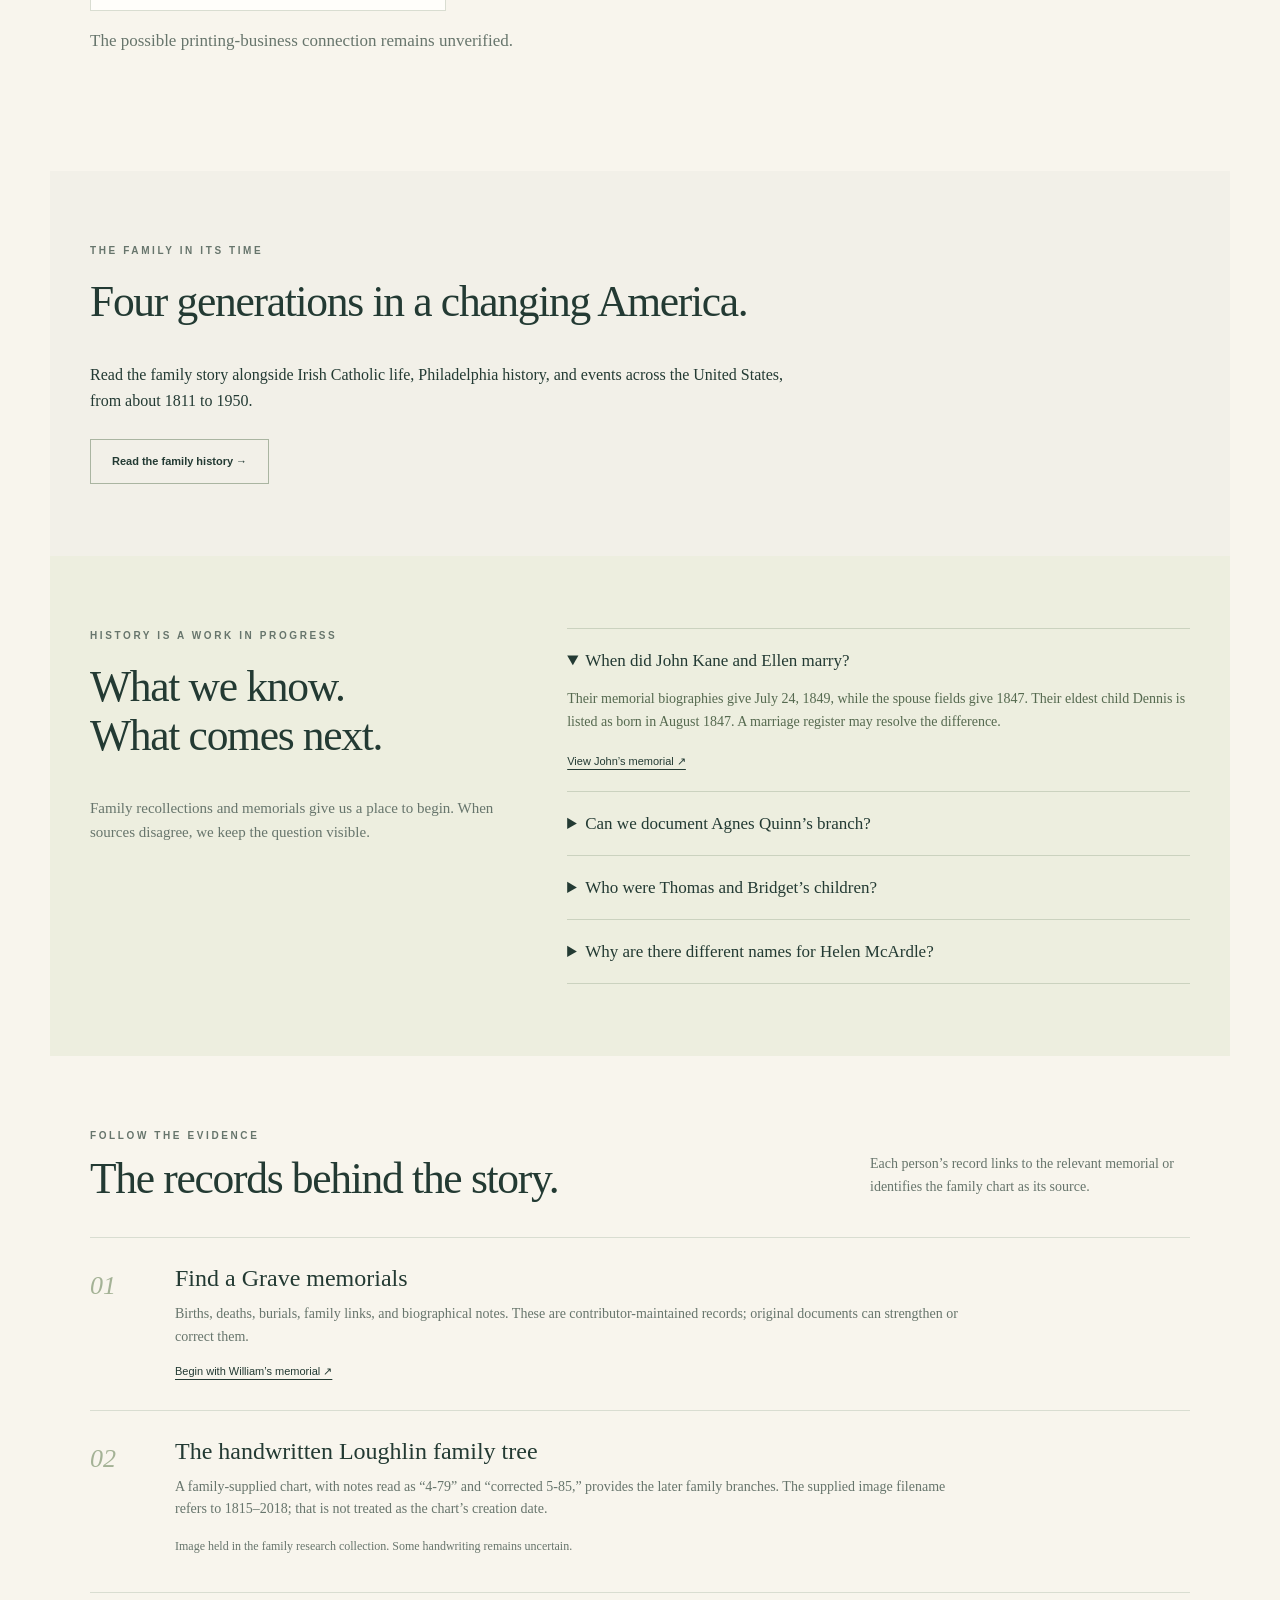
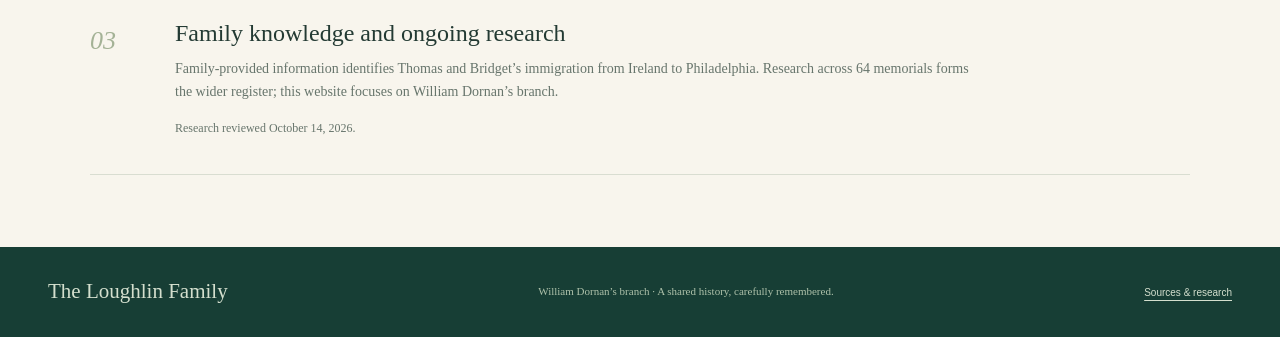
==== commit e89512e1: "Organize family history around four generations and two households" ====
--- a/index.html
+++ b/index.html
@@ -6,9 +6,9 @@
   <meta name="description" content="Explore the Loughlin family line from Donegal to Philadelphia, centered on William Dornan Loughlin (1893–1950), with sources and family research.">
   <meta name="theme-color" content="#173e35">
   <title>The Loughlin Family · William Dornan’s Branch</title>
-  <link rel="stylesheet" href="styles.css">
-  <script src="family-data.js?v=20261014-civilian" defer></script>
-  <script src="app.js" defer></script>
+  <link rel="stylesheet" href="styles.css?v=20261026-tree">
+  <script src="family-data.js?v=20261026-tree" defer></script>
+  <script src="app.js?v=20261026-tree" defer></script>
 </head>
 <body>
   <a class="skip" href="#main">Skip to family history</a>
@@ -18,25 +18,25 @@
   </header>
   <main id="main">
     <section class="hero" id="home">
-      <div class="hero-copy"><p class="eyebrow">DONEGAL · PHILADELPHIA · NEW JERSEY</p><h1>Many stories.<br>One family line.</h1><p class="intro">Following the generations that led to <strong>William Dornan Loughlin</strong>, from Thomas and Bridget’s roots in Ireland to the family they built in America.</p><a class="button gold" href="#lineage">Explore our line <span aria-hidden="true">↓</span></a><p class="hero-note">A growing family history, grounded in records and recollections.</p></div>
+      <div class="hero-copy"><p class="eyebrow">DONEGAL · PHILADELPHIA · NEW JERSEY</p><h1>Four generations.<br>Two family branches.</h1><p class="intro">Begin with Thomas and Bridget, explore the households of their sons William and John Kane, and follow Dennis Joseph and Katherine Dornan’s children into the fourth generation.</p><a class="button gold" href="#lineage">Explore our line <span aria-hidden="true">↓</span></a><p class="hero-note">A growing family history, grounded in records and recollections.</p></div>
       <div class="hero-record"><span class="record-mark" aria-hidden="true">WDL</span><p class="eyebrow">THE FOCUS OF THIS BRANCH</p><h2>William Dornan<br>Loughlin</h2><p class="life">1893 <span>—</span> 1950</p><div class="record-rule"></div><p>Born in Philadelphia, Pennsylvania.<br>Remembered in Boonton, New Jersey.</p><button class="text-button" data-person="william-d">Read William’s record <span aria-hidden="true">↗</span></button><span class="record-number">FAMILY RECORD / 04</span></div>
     </section>
     <section class="section lineage-section" id="lineage" aria-labelledby="lineage-title">
-      <div class="section-heading"><div><p class="eyebrow">FOUR GENERATIONS</p><h2 id="lineage-title">Four generations and their families.</h2></div><p>Follow the direct line below, then explore siblings, spouses, and cousins in the generation directory. Select a name for its sources.</p></div>
-      <div class="lineage" id="lineage-tree"></div>
+      <div class="section-heading"><div><p class="eyebrow">FOUR GENERATIONS</p><h2 id="lineage-title">One family, branching outward.</h2></div><p>G1 begins with Thomas and Bridget. Expand either brother’s household to explore G3 children and G4 descendants. Select any person for their record and Find a Grave source.</p></div>
+      <div id="lineage-tree" class="branch-tree"></div>
       <div class="evidence-key"><span><i class="dot memorial"></i> Reported in memorials</span><span><i class="dot chart"></i> Family chart</span><span><i class="dot uncertain"></i> Open question</span></div>
     </section>
-    <section class="section william-section" aria-labelledby="william-title">
+    <details class="later-focus"><summary>Beyond G4 · William Dornan’s later family</summary><section class="section william-section" aria-labelledby="william-title">
       <div class="william-heading"><p class="eyebrow">A CLOSER LOOK · 1893–1950</p><h2 id="william-title">William’s family.</h2><p>The youngest of four children of Dr. Dennis Joseph Loughlin and Katherine Dornan. The handwritten chart carries this branch into later generations.</p><button class="button outline" id="print-button">Print this family history</button></div>
       <div class="william-family"><div class="family-pair" id="focus-couple"></div><p class="connector-label">CHILDREN NAMED IN THE FAMILY CHART</p><div class="children-grid" id="focus-children"></div><p class="small-note">Agnes’s relationship and the later descendants come from the handwritten family chart. William’s memorial does not link a spouse or children.</p><details class="later-generation"><summary>Explore Robert W.’s five children <span aria-hidden="true">+</span></summary><div id="later-children"></div><p class="small-note">Names and child counts are transcribed from the chart; individual dates and supporting records are still needed.</p></details></div>
     </section>
-    <section class="section" id="family" aria-labelledby="family-title">
-      <div class="section-heading"><div><p class="eyebrow">THE PEOPLE BEHIND THE NAMES</p><h2 id="family-title">The family by generation.</h2></div><p>From Thomas and Bridget to William Dornan and the wider family. Generation numbers describe family position, not fixed historical periods. Spouses share a generation; Eleanor’s parents appear with the early roots.</p></div>
-      <div class="directory-tools"><label class="search-label" for="family-search"><span>Find a family member</span><input type="search" id="family-search" placeholder="Search a name or place…" autocomplete="off"></label><label for="family-filter">Show<select id="family-filter"><option value="all">All generations</option><option value="1">Generation 1</option><option value="2">Generation 2</option><option value="3">Generation 3</option><option value="4">Generation 4</option><option value="5">Generation 5</option><option value="6">Generation 6</option></select></label></div>
-      <nav class="generation-jumps" aria-label="Jump to generation"><a href="#family" data-generation="1">Generation 1</a><a href="#family" data-generation="2">Generation 2</a><a href="#family" data-generation="3">Generation 3</a><a href="#family" data-generation="4">Generation 4</a><a href="#family" data-generation="5">Generation 5</a><a href="#family" data-generation="6">Generation 6</a></nav><p class="results-count" id="results-count" aria-live="polite"></p><div class="directory" id="family-directory"></div>
+    </details><section class="section" id="family" aria-labelledby="family-title">
+      <div class="section-heading"><div><p class="eyebrow">THE PEOPLE BEHIND THE NAMES</p><h2 id="family-title">The family by generation.</h2></div><p>Children are grouped by their parents, so siblings stay together. Spouses share a generation. Other ancestral families and descendants beyond G4 have their own views.</p></div>
+      <div class="directory-tools"><label class="search-label" for="family-search"><span>Find a family member</span><input type="search" id="family-search" placeholder="Search a name or place…" autocomplete="off"></label><label for="family-filter">Show<select id="family-filter"><option value="all">G1–G4 · main family</option><option value="1">G1 · Thomas and Bridget</option><option value="2">G2 · the brothers and sisters</option><option value="3">G3 · children and spouses</option><option value="4">G4 · grandchildren</option><option value="connected">Connected families</option><option value="later">Beyond G4</option></select></label></div>
+      <nav class="generation-jumps" aria-label="Jump to generation"><a href="#family" data-generation="1">G1</a><a href="#family" data-generation="2">G2</a><a href="#family" data-generation="3">G3</a><a href="#family" data-generation="4">G4</a><a href="#connections">Sweeney and Dornan connections</a></nav><p class="results-count" id="results-count" aria-live="polite"></p><div class="directory" id="family-directory"></div>
       <p class="small-note">Dates are shown only when a source supplies them. “Not established” does not mean a person is living or deceased.</p>
     </section>
-    <section class="section history-invitation"><p class="eyebrow">THE FAMILY IN ITS TIME</p><h2>Four generations in a changing America.</h2><p>Read the family story alongside Irish Catholic life, Philadelphia history, and events across the United States, from about 1811 to 1950.</p><a class="button outline" href="history.html">Read the family history →</a></section>
+    <section class="section connected-section" id="connections"><div class="section-heading"><div><p class="eyebrow">FAMILIES CONNECTED BY MARRIAGE</p><h2>Sweeney, Enue and Dornan.</h2></div><p>Explore a spouse’s family without changing the Loughlin generation numbers. Sweeny and Sweeney, and Enue and Eneu, both occur in sources.</p></div><div id="connected-families"></div></section><section class="section history-invitation"><p class="eyebrow">THE FAMILY IN ITS TIME</p><h2>Four generations in a changing America.</h2><p>Read the family story alongside Irish Catholic life, Philadelphia history, and events across the United States, from about 1811 to 1950.</p><a class="button outline" href="history.html">Read the family history →</a></section>
     <section class="section research-section" id="research" aria-labelledby="research-title">
       <div><p class="eyebrow">HISTORY IS A WORK IN PROGRESS</p><h2 id="research-title">What we know.<br>What comes next.</h2><p>Family recollections and memorials give us a place to begin. When sources disagree, we keep the question visible.</p></div><div class="questions">
         <details open><summary>When did John Kane and Ellen marry?</summary><p>Their memorial biographies give July 24, 1849, while the spouse fields give 1847. Their eldest child Dennis is listed as born in August 1847. A marriage register may resolve the difference.</p><a href="https://www.findagrave.com/memorial/90204872/john-kane-loughlin" target="_blank" rel="noopener noreferrer">View John’s memorial ↗</a></details>
--- a/styles.css
+++ b/styles.css
@@ -9,3 +9,6 @@
 /* Generations and sourced family essay */
 #family-directory{display:block}.generation-group{margin:0 0 44px}.generation-group h3{font-size:28px;border-top:1px solid var(--line);padding-top:24px;margin-bottom:20px}.generation-group h3 small{display:block;font:14px/1.6 'Segoe UI',sans-serif;margin-top:7px;color:var(--muted)}.generation-cards{display:grid;grid-template-columns:repeat(3,minmax(0,1fr));gap:16px}.generation-jumps{display:flex;gap:10px;flex-wrap:wrap;margin:20px 0}.generation-jumps a{padding:8px 12px;border:1px solid var(--line);border-radius:4px;font:13px 'Segoe UI',sans-serif}.essay{max-width:850px;padding:50px 30px;margin:auto}.essay h1{font-size:54px}.essay-chapter{margin:48px 0;scroll-margin-top:100px}.essay-chapter h2{font-size:32px;line-height:1.25}.essay-chapter p{font-size:18px;line-height:1.85}.essay-subtitle{font-style:italic;color:var(--muted)}.essay-toc{display:flex;flex-wrap:wrap;gap:14px;border-block:1px solid var(--line);padding:22px 0;margin-top:30px}.essay-toc a{font:14px/1.5 'Segoe UI',sans-serif}#history-sources p{font-size:14px;overflow-wrap:anywhere}.site-header nav{flex-wrap:wrap}.history-invitation{background:#f2f0e8}.history-invitation p{max-width:700px}@media(max-width:800px){.generation-cards{grid-template-columns:repeat(2,minmax(0,1fr))}}@media(max-width:520px){.generation-cards{grid-template-columns:1fr}.essay{padding:30px 20px}.essay h1{font-size:38px}.essay-chapter h2{font-size:27px}.essay-chapter p{font-size:17px}}@media print{.essay-toc{display:none}.essay{max-width:none;padding:0}.essay-chapter p{font-size:11pt}.essay-chapter h2{font-size:18pt}.essay h1{font-size:26pt}.essay-chapter{margin:20px 0}}
 .essay .intro{color:var(--muted)}
+
+/* Household tree */
+.branch-tree{max-width:1250px;margin:auto}.tree-roots{max-width:650px;margin:auto;text-align:center}.branch-parents{display:grid;grid-template-columns:1fr 1fr;gap:12px}.tree-stem{height:34px;border-left:2px solid var(--line);width:1px;margin:auto}.brother-branches{display:grid;grid-template-columns:1fr 1fr;gap:24px;align-items:start}.brother-branch{border:1px solid var(--line);padding:22px;background:#f9f8f1}.brother-branch>summary{font-size:25px;cursor:pointer;margin-bottom:20px;line-height:1.3}.brother-branch>summary small{display:block;font:12px/1.8 'Segoe UI',sans-serif;color:var(--muted);margin-top:8px}.brother-branch h3{font-size:23px;margin:26px 0 16px}.g3-children{display:grid;gap:15px}.child-house{border-left:3px solid #b6c5b5;padding:0 0 15px 15px}.child-house>.person-card{width:100%;min-height:0}.dennis-house{border-left-color:#173e35}.spouse-note{font-size:14px;line-height:1.6;margin:12px 0}.spouse-note button{border:0;background:transparent;color:var(--ink);text-decoration:underline;font:inherit;cursor:pointer}.child-house details{margin-top:10px}.child-house summary{cursor:pointer;font-size:15px;line-height:1.6}.g4-children{display:grid;grid-template-columns:1fr 1fr;gap:10px;margin-top:14px}.g4-children .person-card{min-height:160px}.sisters{margin:15px 0 30px}.sister-cards{display:grid;grid-template-columns:repeat(3,1fr);gap:12px}.sisters h3{font-size:23px}.later-focus{max-width:1320px;margin:0 auto;border-block:1px solid var(--line)}.later-focus>summary{cursor:pointer;padding:25px;font-size:23px}.connection{padding:25px 0;border-top:1px solid var(--line);margin-top:20px}.connection h3{font-size:28px}.connection>p{font-size:17px;line-height:1.8}.connection>.person-card{max-width:380px}.branch-parents .person-card{min-height:180px}.branch-tree .person-role{text-transform:none}.branch-tree button{overflow-wrap:anywhere}@media(max-width:850px){.brother-branches{grid-template-columns:1fr}.sister-cards{grid-template-columns:1fr}.sister-cards .person-card{min-height:0}.brother-branch{padding:16px}}@media(max-width:450px){.branch-parents,.g4-children{grid-template-columns:1fr}.branch-parents .person-card{min-height:0}}@media print{.brother-branches{display:block}.brother-branch{margin-bottom:20px}.branch-tree details::details-content{content-visibility:visible}.later-focus{display:none}.connected-section{break-before:page}}
